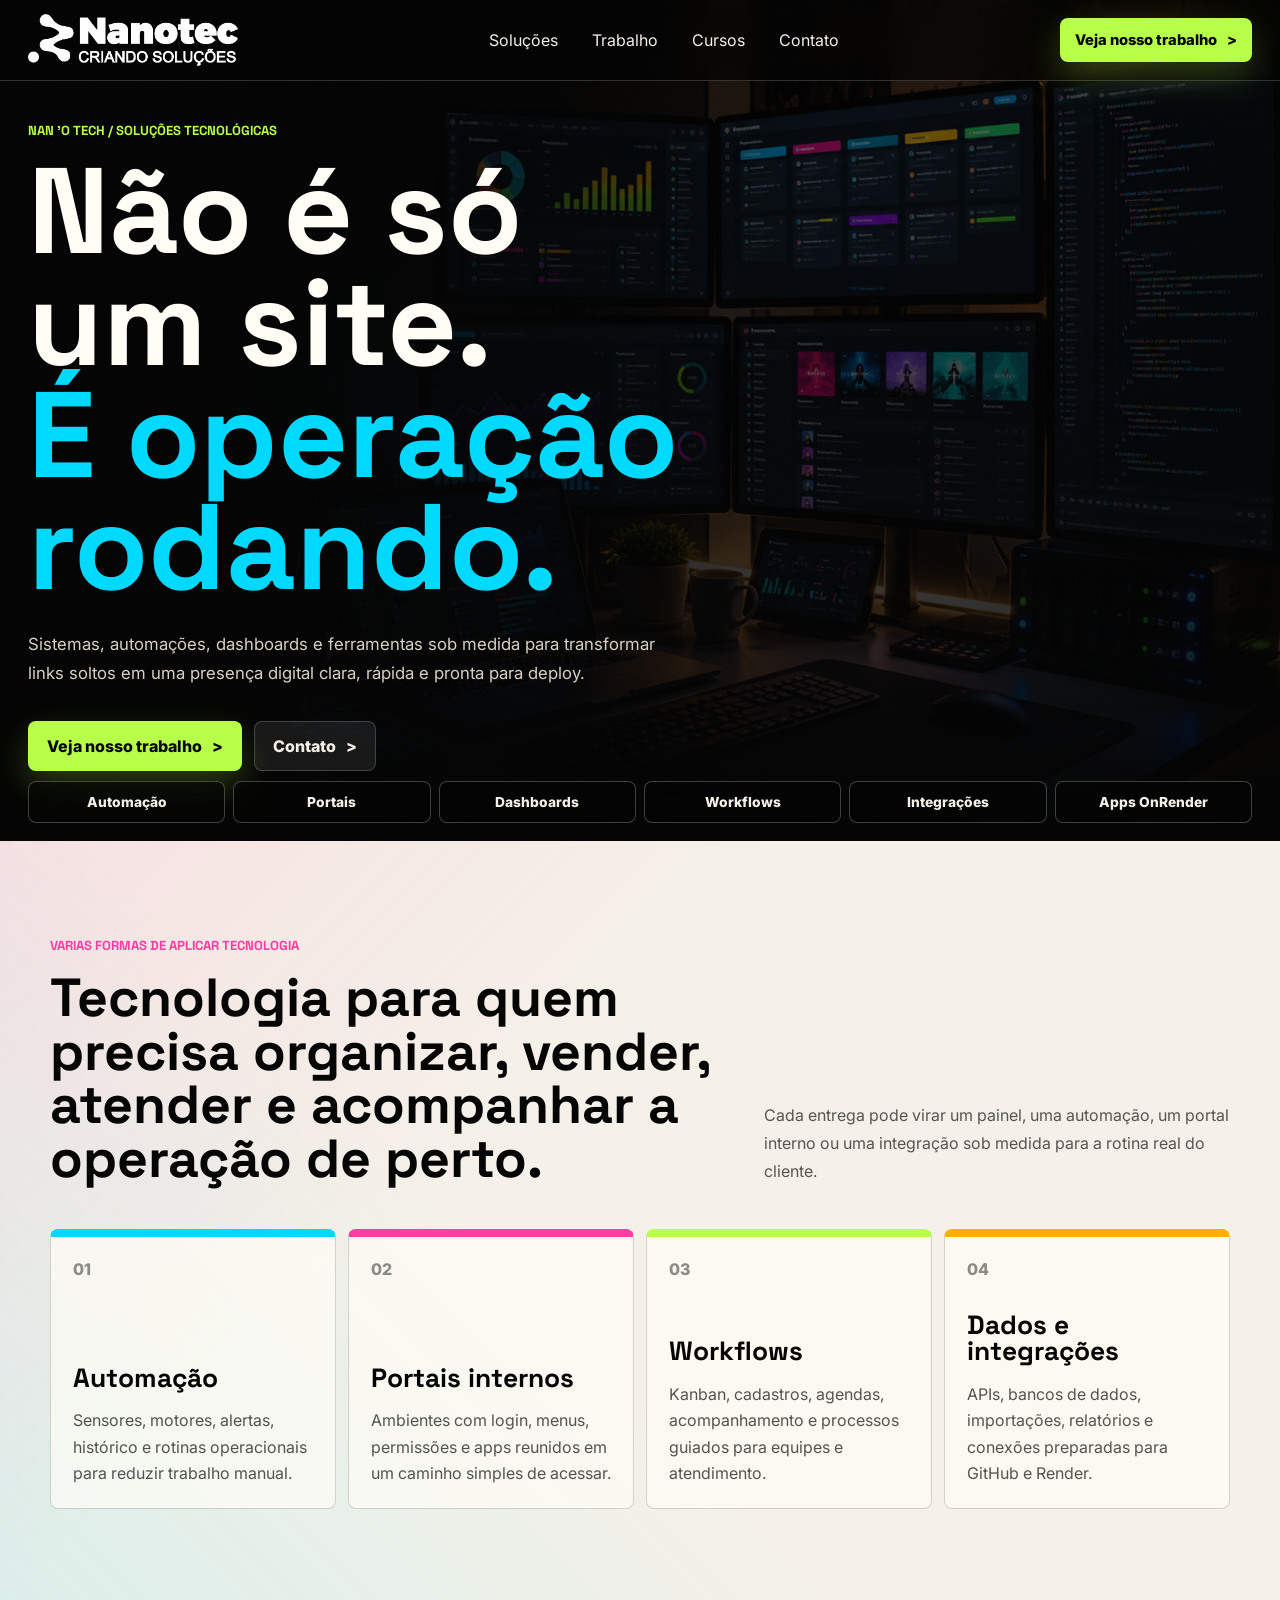
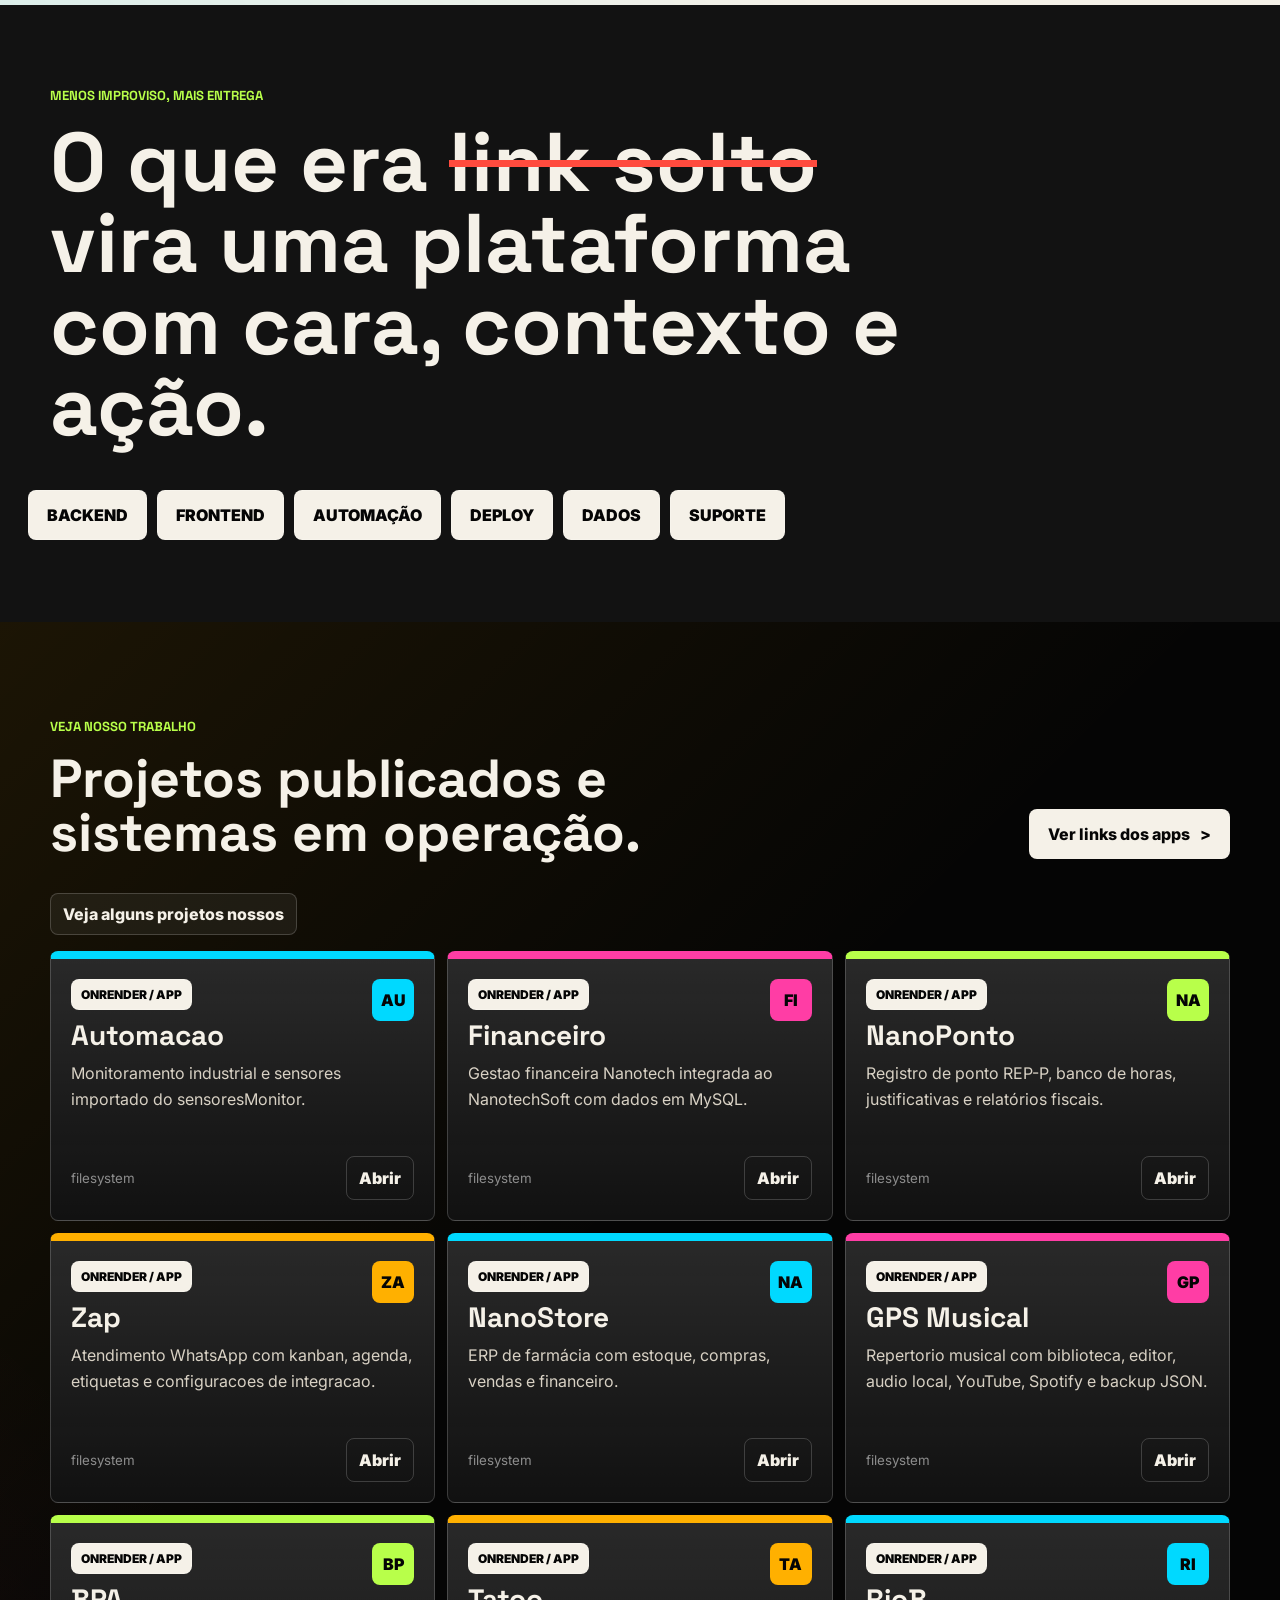
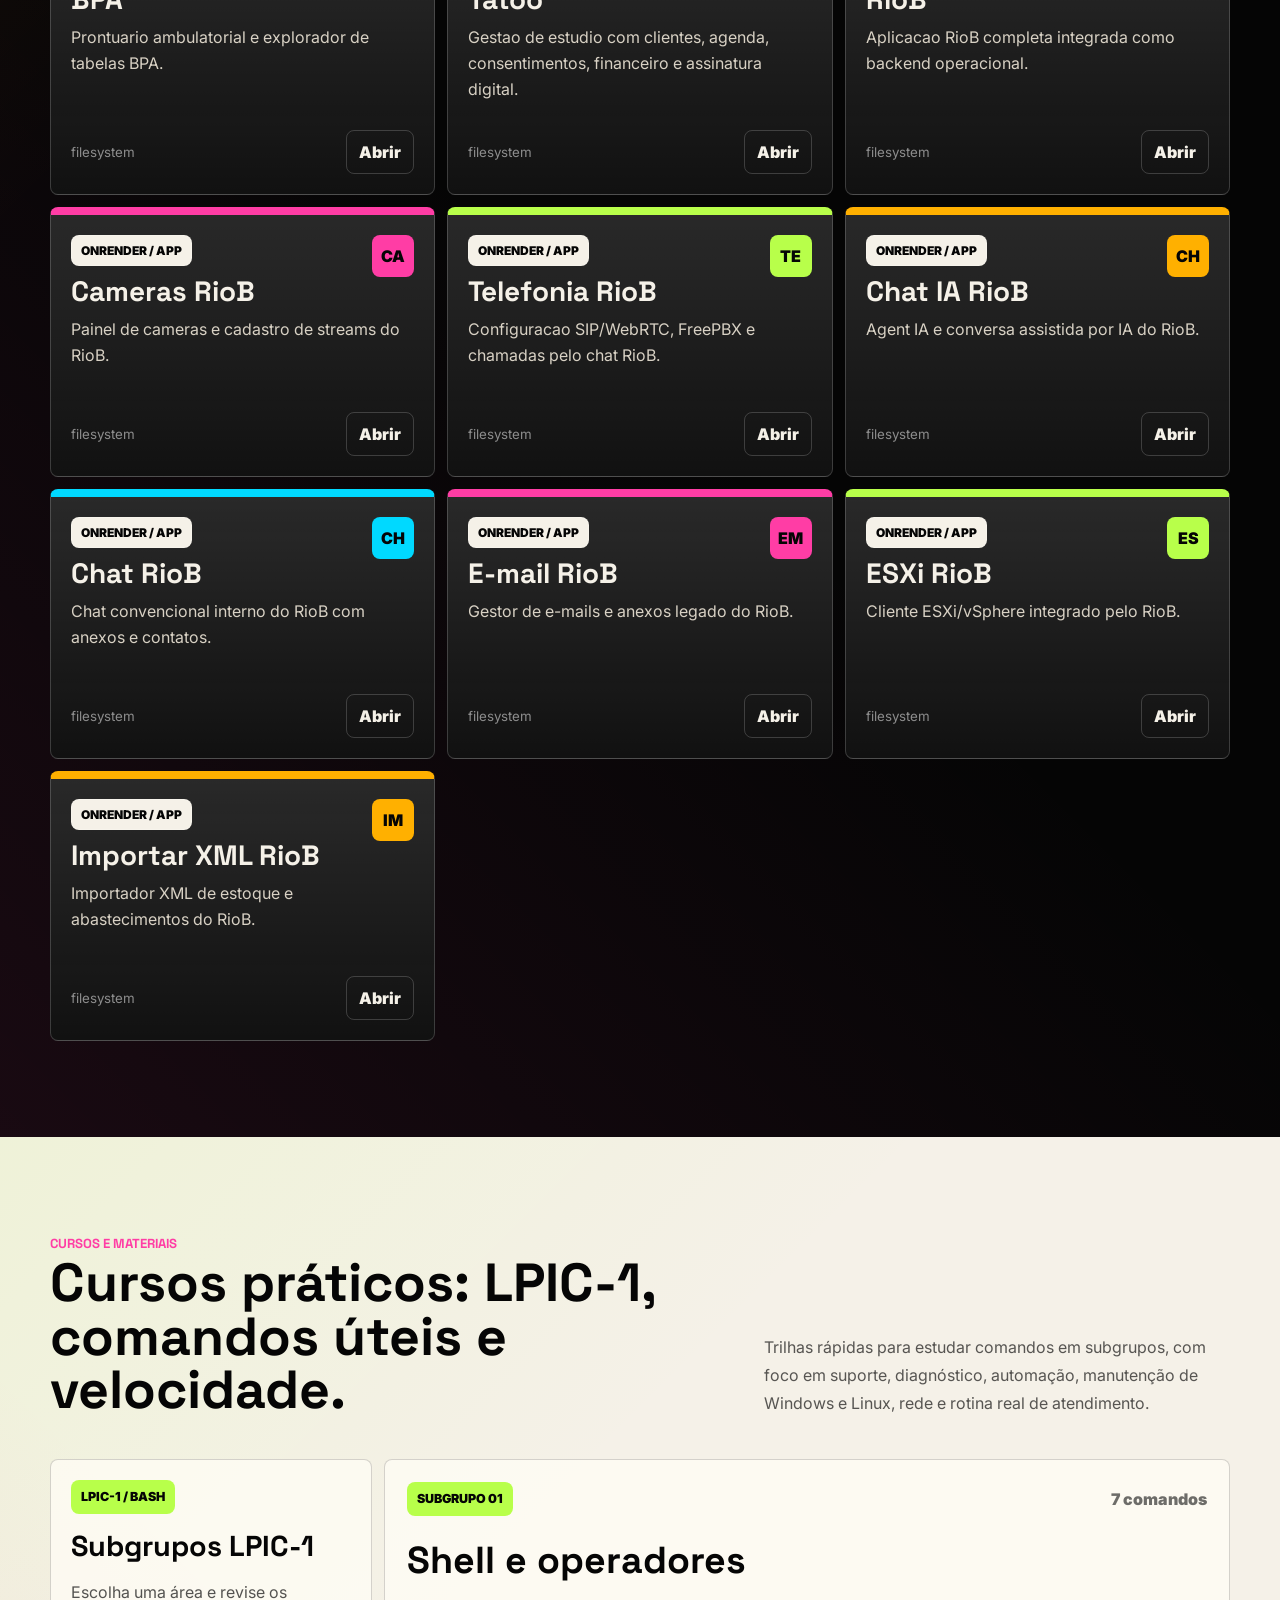
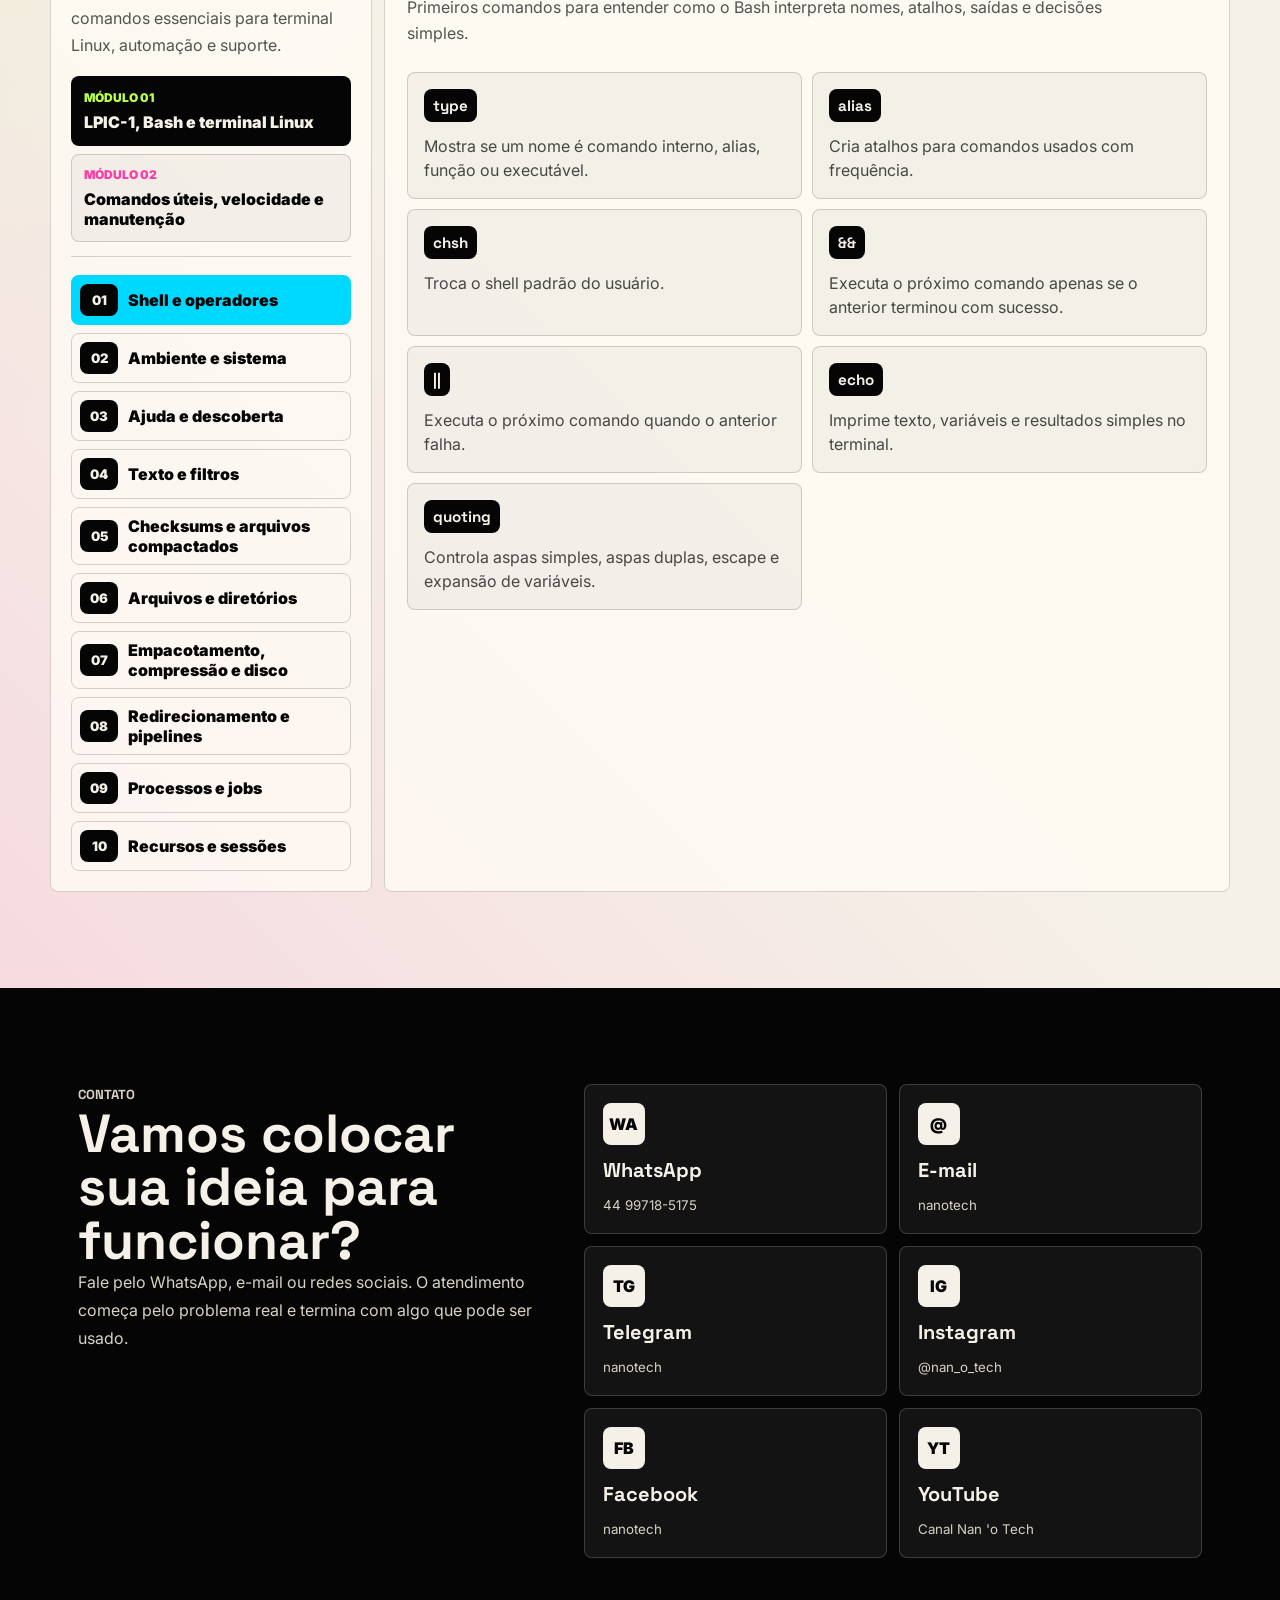
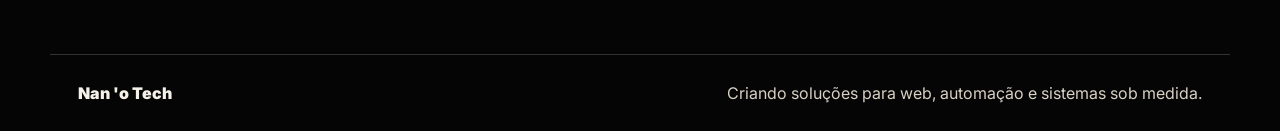
==== index.html @ 8a118ae2 "Ajusta resumo da vitrine de projetos" ====
<!doctype html>
<html lang="pt-BR">
<head>
  <meta charset="utf-8" />
  <meta name="viewport" content="width=device-width, initial-scale=1" />
  <title>Nan 'o Tech | Soluções Tecnológicas</title>
  <meta
    name="description"
    content="Nan 'o Tech cria sistemas, automações, portais, dashboards, integrações, cursos e materiais para colocar tecnologia para rodar."
  />
  <meta property="og:title" content="Nan 'o Tech | Soluções Tecnológicas" />
  <meta
    property="og:description"
    content="Soluções digitais, automações e apps publicados no Render para organizar rotina, atendimento, dados e operação."
  />
  <meta property="og:type" content="website" />
  <meta property="og:image" content="assets/hero-nanotech.png" />
  <link rel="preload" href="assets/hero-nanotech.png" as="image" />
  <link rel="preconnect" href="https://fonts.googleapis.com" />
  <link rel="preconnect" href="https://fonts.gstatic.com" crossorigin />
  <link
    href="https://fonts.googleapis.com/css2?family=Space+Grotesk:wght@500;600;700&family=Inter:wght@400;500;700;800&display=swap"
    rel="stylesheet"
  />
  <link rel="stylesheet" href="style.css" />
</head>
<body>
  <header class="site-header" id="top">
    <a class="brand-link" href="#top" aria-label="Nan 'o Tech">
      <img src="logo.png" alt="Nanotech Criando Soluções" />
    </a>

    <nav class="desktop-nav" aria-label="Menu principal">
      <a href="#solucoes">Soluções</a>
      <a href="#trabalho">Trabalho</a>
      <a href="#cursos">Cursos</a>
      <a href="#contato">Contato</a>
    </nav>

    <div class="header-actions">
      <a class="button button-small button-primary" href="#trabalho">
        Veja nosso trabalho
      </a>
      <button class="menu-toggle" type="button" aria-expanded="false" aria-controls="siteMenu">
        <span class="screen-reader">Abrir menu</span>
        <span></span>
        <span></span>
        <span></span>
      </button>
    </div>
  </header>

  <nav class="menu-panel" id="siteMenu" hidden aria-label="Menu mobile">
    <a href="#solucoes">Soluções</a>
    <a href="#trabalho">Veja nosso trabalho</a>
    <a href="#cursos">Cursos e materiais</a>
    <a href="#contato">Contato</a>
    <a href="#trabalho">Apps publicados</a>
  </nav>

  <main>
    <section class="hero" aria-label="Apresentação da Nan 'o Tech">
      <div class="hero-content reveal">
        <p class="eyebrow">Nan 'o Tech / Soluções Tecnológicas</p>
        <h1>
          Não é só um site.
          <span>É operação rodando.</span>
        </h1>
        <p class="hero-text">
          Sistemas, automações, dashboards e ferramentas sob medida para transformar links soltos em uma presença
          digital clara, rápida e pronta para deploy.
        </p>
        <div class="hero-actions">
          <a class="button button-primary" href="#trabalho">
            Veja nosso trabalho
          </a>
          <a class="button button-secondary" href="#contato">Contato</a>
        </div>
      </div>

      <div class="hero-strip" aria-label="Resumo dos serviços">
        <span>Automação</span>
        <span>Portais</span>
        <span>Dashboards</span>
        <span>Workflows</span>
        <span>Integrações</span>
        <span>Apps OnRender</span>
      </div>
    </section>

    <section class="section section-paper" id="solucoes">
      <div class="section-heading reveal">
        <div>
          <p class="eyebrow dark">Varias formas de aplicar tecnologia</p>
          <h2>Tecnologia para quem precisa organizar, vender, atender e acompanhar a operação de perto.</h2>
        </div>
        <p>
          Cada entrega pode virar um painel, uma automação, um portal interno ou uma integração sob medida para a rotina
          real do cliente.
        </p>
      </div>

      <div class="solution-grid">
        <article class="solution-card reveal" data-tone="cyan">
          <span>01</span>
          <h3>Automação</h3>
          <p>Sensores, motores, alertas, histórico e rotinas operacionais para reduzir trabalho manual.</p>
        </article>
        <article class="solution-card reveal" data-tone="magenta">
          <span>02</span>
          <h3>Portais internos</h3>
          <p>Ambientes com login, menus, permissões e apps reunidos em um caminho simples de acessar.</p>
        </article>
        <article class="solution-card reveal" data-tone="lime">
          <span>03</span>
          <h3>Workflows</h3>
          <p>Kanban, cadastros, agendas, acompanhamento e processos guiados para equipes e atendimento.</p>
        </article>
        <article class="solution-card reveal" data-tone="amber">
          <span>04</span>
          <h3>Dados e integrações</h3>
          <p>APIs, bancos de dados, importações, relatórios e conexões preparadas para GitHub e Render.</p>
        </article>
      </div>
    </section>

    <section class="statement-section">
      <div class="statement-content reveal">
        <p class="eyebrow">Menos improviso, mais entrega</p>
        <h2>
          O que era <span class="strike">link solto</span> vira uma plataforma com cara, contexto e ação.
        </h2>
      </div>
      <div class="statement-rail" aria-hidden="true">
        <span>backend</span>
        <span>frontend</span>
        <span>automação</span>
        <span>deploy</span>
        <span>dados</span>
        <span>suporte</span>
      </div>
    </section>

    <section class="section section-dark" id="trabalho">
      <div class="work-heading reveal">
        <div>
          <p class="eyebrow">Veja nosso trabalho</p>
          <h2>Projetos publicados e sistemas em operação.</h2>
        </div>
        <a class="button button-light" href="#projectsGrid">
          Ver links dos apps
        </a>
      </div>

      <div class="work-summary reveal">
        <span id="workCount">Veja alguns projetos nossos</span>
      </div>

      <div class="project-grid" id="projectsGrid" aria-live="polite"></div>
    </section>

    <section class="section section-paper course-section" id="cursos">
      <div class="course-intro reveal">
        <div>
          <p class="eyebrow dark">Cursos e materiais</p>
          <h2>Cursos práticos: LPIC-1, comandos úteis e velocidade.</h2>
        </div>
        <p>
          Trilhas rápidas para estudar comandos em subgrupos, com foco em suporte, diagnóstico, automação, manutenção
          de Windows e Linux, rede e rotina real de atendimento.
        </p>
      </div>

      <div class="course-shell reveal">
        <aside class="course-map">
          <span class="course-badge" id="courseModuleBadge">LPIC-1 / Bash</span>
          <h3 id="courseMapTitle">Subgrupos de estudo</h3>
          <p id="courseMapText">Escolha uma área e revise os comandos essenciais junto com o objetivo de cada grupo.</p>
          <div class="course-module-tabs" id="courseModuleTabs" role="tablist" aria-label="Módulos de cursos"></div>
          <div class="course-tabs" id="courseTabs" role="tablist" aria-label="Subgrupos do curso LPIC-1"></div>
        </aside>

        <article class="course-panel" id="coursePanel" aria-live="polite">
          <span class="course-badge">Carregando</span>
          <h3>Preparando conteúdo do curso</h3>
          <p>Os subgrupos aparecem aqui automaticamente.</p>
        </article>
      </div>
    </section>

    <section class="contact-section" id="contato">
      <div class="contact-copy reveal">
        <p class="eyebrow">Contato</p>
        <h2>Vamos colocar sua ideia para funcionar?</h2>
        <p>
          Fale pelo WhatsApp, e-mail ou redes sociais. O atendimento começa pelo problema real e termina com algo que
          pode ser usado.
        </p>
      </div>

      <div class="contact-grid reveal">
        <a class="contact-card" href="https://api.whatsapp.com/send?phone=5544997185175&text=Contato%20Pelo%20Google%20Sites" target="_blank" rel="noreferrer">
          <span>WA</span>
          <strong>WhatsApp</strong>
          <small>44 99718-5175</small>
        </a>
        <a class="contact-card" href="mailto:solucoestecnologicasrenan@gmail.com">
          <span>@</span>
          <strong>E-mail</strong>
          <small>nanotech</small>
        </a>
        <a class="contact-card" href="https://t.me/Renan_Santos" target="_blank" rel="noreferrer">
          <span>TG</span>
          <strong>Telegram</strong>
          <small>nanotech</small>
        </a>
        <a class="contact-card" href="https://www.instagram.com/nan_o_tech/" target="_blank" rel="noreferrer">
          <span>IG</span>
          <strong>Instagram</strong>
          <small>@nan_o_tech</small>
        </a>
        <a class="contact-card" href="https://www.facebook.com/renansolucoes/" target="_blank" rel="noreferrer">
          <span>FB</span>
          <strong>Facebook</strong>
          <small>nanotech</small>
        </a>
        <a class="contact-card" href="https://www.youtube.com/channel/UCf3v3RG-D69wr-7ULrUVE5w" target="_blank" rel="noreferrer">
          <span>YT</span>
          <strong>YouTube</strong>
          <small>Canal Nan 'o Tech</small>
        </a>
      </div>
    </section>
  </main>

  <footer class="site-footer">
    <span>Nan 'o Tech</span>
    <span>Criando soluções para web, automação e sistemas sob medida.</span>
  </footer>

  <script src="script.js"></script>
</body>
</html>
---- style.css ----
:root {
  --ink: #050505;
  --ink-soft: #121212;
  --paper: #f5f1e8;
  --paper-muted: #d8d1c4;
  --muted: #8d8d8d;
  --white: #fffdf6;
  --cyan: #00d9ff;
  --magenta: #ff3da5;
  --lime: #b8ff4a;
  --amber: #ffb000;
  --red: #ff4b3e;
  --line-dark: rgba(255, 255, 255, 0.18);
  --line-light: rgba(5, 5, 5, 0.16);
  --radius: 8px;
  --header-height: 78px;
}

* {
  box-sizing: border-box;
}

html {
  scroll-behavior: smooth;
}

body {
  margin: 0;
  min-height: 100vh;
  color: var(--paper);
  background: var(--ink);
  font-family: "Inter", "Segoe UI", Arial, sans-serif;
}

body::before {
  content: "";
  position: fixed;
  inset: 0;
  pointer-events: none;
  z-index: -1;
  background-image:
    linear-gradient(rgba(255, 255, 255, 0.04) 1px, transparent 1px),
    linear-gradient(90deg, rgba(255, 255, 255, 0.04) 1px, transparent 1px);
  background-size: 54px 54px;
}

img {
  max-width: 100%;
  display: block;
}

a {
  color: inherit;
}

button,
a {
  -webkit-tap-highlight-color: transparent;
}

button {
  font: inherit;
  cursor: pointer;
}

.screen-reader {
  position: absolute;
  width: 1px;
  height: 1px;
  padding: 0;
  overflow: hidden;
  clip: rect(0, 0, 0, 0);
  white-space: nowrap;
  border: 0;
}

.site-header {
  position: fixed;
  top: 0;
  left: 0;
  right: 0;
  z-index: 40;
  min-height: var(--header-height);
  display: grid;
  grid-template-columns: minmax(140px, 240px) 1fr auto;
  align-items: center;
  gap: 22px;
  padding: 14px 28px;
  border-bottom: 1px solid var(--line-dark);
  background: rgba(5, 5, 5, 0.72);
  backdrop-filter: blur(18px);
}

.brand-link {
  display: inline-flex;
  align-items: center;
  text-decoration: none;
}

.brand-link img {
  width: 210px;
  height: auto;
}

.desktop-nav {
  display: flex;
  justify-content: center;
  gap: 4px;
}

.desktop-nav a,
.menu-panel a {
  min-height: 44px;
  display: inline-flex;
  align-items: center;
  padding: 0 14px;
  text-decoration: none;
  color: var(--paper);
  border: 1px solid transparent;
  border-radius: var(--radius);
  transition: color 0.2s ease, border-color 0.2s ease, background 0.2s ease;
}

.desktop-nav a:hover,
.desktop-nav a:focus-visible,
.menu-panel a:hover,
.menu-panel a:focus-visible {
  color: var(--lime);
  border-color: rgba(184, 255, 74, 0.3);
  background: rgba(184, 255, 74, 0.08);
  outline: none;
}

.header-actions {
  display: flex;
  align-items: center;
  justify-content: flex-end;
  gap: 12px;
}

.menu-toggle {
  width: 48px;
  height: 48px;
  display: none;
  place-items: center;
  gap: 5px;
  padding: 10px;
  border: 1px solid var(--line-dark);
  border-radius: var(--radius);
  color: var(--paper);
  background: rgba(255, 255, 255, 0.06);
}

.menu-toggle span:not(.screen-reader) {
  width: 22px;
  height: 2px;
  display: block;
  background: currentColor;
}

.menu-panel {
  position: fixed;
  top: var(--header-height);
  left: 16px;
  right: 16px;
  z-index: 38;
  display: grid;
  gap: 8px;
  padding: 12px;
  border: 1px solid var(--line-dark);
  border-radius: var(--radius);
  background: rgba(5, 5, 5, 0.94);
  box-shadow: 0 26px 70px rgba(0, 0, 0, 0.45);
}

.menu-panel[hidden] {
  display: none;
}

.button {
  min-height: 50px;
  display: inline-flex;
  align-items: center;
  justify-content: center;
  gap: 10px;
  padding: 0 18px;
  border: 1px solid transparent;
  border-radius: var(--radius);
  text-decoration: none;
  font-weight: 800;
  line-height: 1;
  transition: transform 0.2s ease, box-shadow 0.2s ease, border-color 0.2s ease, background 0.2s ease;
}

.button::after {
  content: ">";
  font-weight: 800;
}

.button:hover,
.button:focus-visible {
  transform: translateY(-2px);
  outline: none;
}

.button-small {
  min-height: 44px;
  padding: 0 14px;
  font-size: 0.92rem;
}

.button-primary {
  color: var(--ink);
  background: var(--lime);
  box-shadow: 0 14px 34px rgba(184, 255, 74, 0.22);
}

.button-primary:hover,
.button-primary:focus-visible {
  background: var(--cyan);
  box-shadow: 0 16px 38px rgba(0, 217, 255, 0.2);
}

.button-secondary {
  color: var(--paper);
  border-color: var(--line-dark);
  background: rgba(255, 255, 255, 0.08);
}

.button-light {
  color: var(--ink);
  background: var(--paper);
}

.hero {
  position: relative;
  min-height: 88svh;
  display: grid;
  align-items: center;
  padding: 122px 28px 70px;
  overflow: hidden;
  background:
    linear-gradient(90deg, rgba(5, 5, 5, 0.96) 0%, rgba(5, 5, 5, 0.8) 34%, rgba(5, 5, 5, 0.3) 64%, rgba(5, 5, 5, 0.52) 100%),
    linear-gradient(180deg, rgba(5, 5, 5, 0.28), rgba(5, 5, 5, 0.88)),
    url("assets/hero-nanotech.png") center right / cover no-repeat;
}

.hero::after {
  content: "";
  position: absolute;
  inset: auto 0 0;
  height: 120px;
  pointer-events: none;
  background: linear-gradient(180deg, transparent, var(--ink));
}

.hero-content {
  position: relative;
  z-index: 2;
  width: min(780px, 100%);
}

.eyebrow {
  margin: 0 0 16px;
  color: var(--lime);
  font-family: "Space Grotesk", "Inter", sans-serif;
  font-size: 0.82rem;
  font-weight: 700;
  line-height: 1.4;
  letter-spacing: 0;
  text-transform: uppercase;
}

.eyebrow.dark {
  color: var(--magenta);
}

.hero h1,
.section-heading h2,
.statement-content h2,
.work-heading h2,
.course-intro h2,
.contact-copy h2 {
  margin: 0;
  font-family: "Space Grotesk", "Inter", sans-serif;
  letter-spacing: 0;
}

.hero h1 {
  max-width: 9ch;
  color: var(--white);
  font-size: 3.35rem;
  line-height: 0.92;
  font-weight: 700;
  text-wrap: balance;
}

.hero h1 span {
  display: block;
  color: var(--cyan);
}

.hero-text {
  max-width: 58ch;
  margin: 26px 0 0;
  color: var(--paper-muted);
  font-size: 1.05rem;
  line-height: 1.75;
}

.hero-actions {
  display: flex;
  flex-wrap: wrap;
  gap: 12px;
  margin-top: 32px;
}

.hero-strip {
  position: absolute;
  left: 28px;
  right: 28px;
  bottom: 18px;
  z-index: 3;
  display: grid;
  grid-template-columns: repeat(6, minmax(0, 1fr));
  gap: 8px;
}

.hero-strip span {
  min-height: 42px;
  display: inline-flex;
  align-items: center;
  justify-content: center;
  padding: 0 10px;
  border: 1px solid rgba(255, 255, 255, 0.24);
  border-radius: var(--radius);
  color: var(--paper);
  background: rgba(5, 5, 5, 0.56);
  backdrop-filter: blur(12px);
  font-size: 0.86rem;
  font-weight: 800;
  text-align: center;
}

.section {
  padding: 96px 28px;
}

.section-paper {
  color: var(--ink);
  background:
    linear-gradient(135deg, rgba(255, 61, 165, 0.09), transparent 38%),
    linear-gradient(45deg, rgba(0, 217, 255, 0.1), transparent 42%),
    var(--paper);
}

.section-dark {
  color: var(--paper);
  background:
    linear-gradient(135deg, rgba(255, 176, 0, 0.09), transparent 36%),
    linear-gradient(45deg, rgba(255, 61, 165, 0.08), transparent 42%),
    var(--ink);
}

.section-heading,
.work-heading,
.course-intro,
.course-shell,
.contact-section,
.site-footer {
  width: min(1180px, 100%);
  margin: 0 auto;
}

.section-heading {
  display: grid;
  grid-template-columns: minmax(0, 0.95fr) minmax(280px, 0.65fr);
  gap: 32px;
  align-items: end;
}

.section-heading h2,
.work-heading h2,
.course-intro h2,
.contact-copy h2 {
  font-size: 2.65rem;
  line-height: 1;
}

.section-heading p:not(.eyebrow),
.course-intro p,
.contact-copy p {
  margin: 0;
  color: rgba(5, 5, 5, 0.66);
  line-height: 1.75;
}

.solution-grid {
  width: min(1180px, 100%);
  display: grid;
  grid-template-columns: repeat(4, minmax(0, 1fr));
  gap: 12px;
  margin: 44px auto 0;
}

.solution-card,
.project-card,
.course-map,
.course-panel,
.command-card,
.contact-card {
  border-radius: var(--radius);
}

.solution-card {
  min-height: 280px;
  display: flex;
  flex-direction: column;
  justify-content: space-between;
  padding: 22px;
  border: 1px solid var(--line-light);
  color: var(--ink);
  background: rgba(255, 253, 246, 0.66);
}

.solution-card[data-tone="cyan"] {
  border-top: 8px solid var(--cyan);
}

.solution-card[data-tone="magenta"] {
  border-top: 8px solid var(--magenta);
}

.solution-card[data-tone="lime"] {
  border-top: 8px solid var(--lime);
}

.solution-card[data-tone="amber"] {
  border-top: 8px solid var(--amber);
}

.solution-card span {
  color: rgba(5, 5, 5, 0.45);
  font-weight: 800;
}

.solution-card h3 {
  margin: auto 0 16px;
  font-family: "Space Grotesk", "Inter", sans-serif;
  font-size: 1.65rem;
  line-height: 1;
}

.solution-card p {
  margin: 0;
  color: rgba(5, 5, 5, 0.68);
  line-height: 1.65;
}

.statement-section {
  overflow: hidden;
  padding: 82px 0;
  color: var(--paper);
  background: var(--ink-soft);
}

.statement-content {
  width: min(1180px, calc(100% - 56px));
  margin: 0 auto;
}

.statement-content h2 {
  max-width: 900px;
  font-size: 3.8rem;
  line-height: 0.98;
}

.strike {
  text-decoration-line: line-through;
  text-decoration-color: var(--red);
  text-decoration-thickness: 0.08em;
}

.statement-rail {
  display: flex;
  gap: 10px;
  margin-top: 42px;
  padding: 0 28px;
  animation: rail 22s linear infinite;
}

.statement-rail span {
  min-width: max-content;
  padding: 14px 18px;
  border: 1px solid var(--line-dark);
  border-radius: var(--radius);
  color: var(--ink);
  background: var(--paper);
  font-weight: 900;
  text-transform: uppercase;
}

.work-heading {
  display: flex;
  align-items: end;
  justify-content: space-between;
  gap: 24px;
}

.work-heading h2 {
  max-width: 680px;
}

.work-summary {
  width: min(1180px, 100%);
  display: flex;
  flex-wrap: wrap;
  gap: 8px;
  margin: 34px auto 16px;
}

.work-summary span {
  padding: 10px 12px;
  border: 1px solid var(--line-dark);
  border-radius: var(--radius);
  color: var(--paper);
  background: rgba(255, 255, 255, 0.06);
  font-weight: 800;
}

.project-grid {
  width: min(1180px, 100%);
  display: grid;
  grid-template-columns: repeat(3, minmax(0, 1fr));
  gap: 12px;
  margin: 0 auto;
}

.project-card {
  min-height: 270px;
  display: grid;
  align-content: space-between;
  gap: 28px;
  padding: 20px;
  border: 1px solid var(--line-dark);
  color: var(--paper);
  background:
    linear-gradient(180deg, rgba(255, 255, 255, 0.1), transparent),
    #111;
}

.project-card[data-accent="cyan"] {
  border-top: 8px solid var(--cyan);
}

.project-card[data-accent="magenta"] {
  border-top: 8px solid var(--magenta);
}

.project-card[data-accent="lime"] {
  border-top: 8px solid var(--lime);
}

.project-card[data-accent="amber"] {
  border-top: 8px solid var(--amber);
}

.project-top {
  display: flex;
  justify-content: space-between;
  gap: 12px;
  align-items: start;
}

.project-tag {
  padding: 7px 9px;
  border: 1px solid var(--line-dark);
  border-radius: var(--radius);
  color: var(--ink);
  background: var(--paper);
  font-size: 0.75rem;
  font-weight: 900;
  text-transform: uppercase;
}

.project-icon {
  width: 42px;
  height: 42px;
  display: grid;
  place-items: center;
  border-radius: var(--radius);
  color: var(--ink);
  background: var(--cyan);
  font-weight: 900;
}

.project-card[data-accent="magenta"] .project-icon {
  background: var(--magenta);
}

.project-card[data-accent="lime"] .project-icon {
  background: var(--lime);
}

.project-card[data-accent="amber"] .project-icon {
  background: var(--amber);
}

.project-card h3 {
  margin: 0;
  font-family: "Space Grotesk", "Inter", sans-serif;
  font-size: 1.75rem;
  line-height: 1;
}

.project-card p {
  margin: 12px 0 0;
  color: var(--paper-muted);
  line-height: 1.6;
}

.project-footer {
  display: flex;
  align-items: center;
  justify-content: space-between;
  gap: 12px;
}

.project-footer small {
  color: var(--muted);
  word-break: break-word;
}

.project-footer a {
  min-width: max-content;
  padding: 11px 12px;
  border: 1px solid var(--line-dark);
  border-radius: var(--radius);
  color: var(--paper);
  text-decoration: none;
  font-weight: 900;
}

.project-footer a:hover,
.project-footer a:focus-visible {
  color: var(--ink);
  background: var(--lime);
  outline: none;
}

.course-section {
  background:
    linear-gradient(135deg, rgba(184, 255, 74, 0.1), transparent 34%),
    linear-gradient(45deg, rgba(255, 61, 165, 0.12), transparent 45%),
    var(--paper);
}

.course-intro {
  display: grid;
  grid-template-columns: minmax(0, 0.95fr) minmax(280px, 0.65fr);
  gap: 32px;
  align-items: end;
}

.course-shell {
  display: grid;
  grid-template-columns: minmax(260px, 0.38fr) minmax(0, 1fr);
  gap: 12px;
  margin-top: 42px;
}

.course-map,
.course-panel {
  border: 1px solid var(--line-light);
  background: rgba(255, 253, 246, 0.74);
}

.course-map {
  align-self: start;
  position: sticky;
  top: calc(var(--header-height) + 18px);
  display: grid;
  gap: 18px;
  padding: 20px;
}

.course-badge {
  width: max-content;
  max-width: 100%;
  display: inline-flex;
  align-items: center;
  min-height: 34px;
  padding: 0 10px;
  border-radius: var(--radius);
  color: var(--ink);
  background: var(--lime);
  font-size: 0.78rem;
  font-weight: 900;
  text-transform: uppercase;
}

.course-map h3,
.course-panel h3 {
  margin: 0;
  font-family: "Space Grotesk", "Inter", sans-serif;
  font-size: 1.8rem;
  line-height: 1;
}

.course-map p,
.course-panel p {
  margin: 0;
  color: rgba(5, 5, 5, 0.68);
  line-height: 1.65;
}

.course-module-tabs,
.course-tabs {
  display: grid;
  gap: 8px;
}

.course-module-tabs {
  padding-bottom: 14px;
  border-bottom: 1px solid var(--line-light);
}

.course-module-tab {
  min-height: 70px;
  display: grid;
  gap: 7px;
  align-content: center;
  padding: 12px;
  border: 1px solid var(--line-light);
  border-radius: var(--radius);
  color: var(--ink);
  background: rgba(5, 5, 5, 0.04);
  text-align: left;
  font-weight: 900;
  transition: transform 0.2s ease, background 0.2s ease, border-color 0.2s ease;
}

.course-module-tab span {
  color: var(--magenta);
  font-size: 0.75rem;
  text-transform: uppercase;
}

.course-module-tab:hover,
.course-module-tab:focus-visible {
  transform: translateY(-1px);
  border-color: rgba(255, 61, 165, 0.38);
  outline: none;
}

.course-module-tab.is-active {
  color: var(--paper);
  border-color: transparent;
  background: var(--ink);
}

.course-module-tab.is-active span {
  color: var(--lime);
}

.course-tab {
  min-height: 48px;
  display: grid;
  grid-template-columns: 38px 1fr;
  gap: 10px;
  align-items: center;
  padding: 8px;
  border: 1px solid var(--line-light);
  border-radius: var(--radius);
  color: var(--ink);
  background: transparent;
  text-align: left;
  font-weight: 900;
  transition: transform 0.2s ease, background 0.2s ease, border-color 0.2s ease;
}

.course-tab span {
  min-height: 32px;
  display: grid;
  place-items: center;
  border-radius: var(--radius);
  color: var(--paper);
  background: var(--ink);
  font-size: 0.82rem;
}

.course-tab:hover,
.course-tab:focus-visible {
  transform: translateY(-1px);
  border-color: rgba(255, 61, 165, 0.38);
  outline: none;
}

.course-tab.is-active {
  color: var(--ink);
  border-color: transparent;
  background: var(--cyan);
}

.course-panel {
  min-height: 650px;
  padding: 22px;
}

.course-panel-head {
  display: flex;
  flex-wrap: wrap;
  align-items: center;
  justify-content: space-between;
  gap: 12px;
  margin-bottom: 26px;
}

.course-panel-head > span:last-child {
  color: rgba(5, 5, 5, 0.58);
  font-weight: 900;
}

.course-panel h3 {
  font-size: 2.35rem;
}

.course-panel p {
  max-width: 72ch;
  margin-top: 14px;
}

.command-grid {
  display: grid;
  grid-template-columns: repeat(2, minmax(0, 1fr));
  gap: 10px;
  margin-top: 26px;
}

.command-card {
  min-height: 118px;
  display: grid;
  align-content: start;
  gap: 12px;
  padding: 16px;
  border: 1px solid var(--line-light);
  background: rgba(5, 5, 5, 0.04);
}

.command-card code {
  width: max-content;
  max-width: 100%;
  padding: 7px 9px;
  border-radius: var(--radius);
  color: var(--paper);
  background: var(--ink);
  font-family: "Space Grotesk", "Consolas", monospace;
  font-size: 0.95rem;
  font-weight: 800;
  overflow-wrap: anywhere;
}

.command-card span {
  color: rgba(5, 5, 5, 0.72);
  line-height: 1.5;
}

.contact-section {
  display: grid;
  grid-template-columns: minmax(0, 0.75fr) minmax(320px, 1fr);
  gap: 42px;
  align-items: start;
  padding: 96px 28px;
}

.contact-copy p {
  color: var(--paper-muted);
}

.contact-grid {
  display: grid;
  grid-template-columns: repeat(2, minmax(0, 1fr));
  gap: 12px;
}

.contact-card {
  min-height: 150px;
  display: grid;
  align-content: space-between;
  gap: 12px;
  padding: 18px;
  border: 1px solid var(--line-dark);
  color: var(--paper);
  text-decoration: none;
  background: rgba(255, 255, 255, 0.06);
  transition: transform 0.2s ease, background 0.2s ease, border-color 0.2s ease;
}

.contact-card:hover,
.contact-card:focus-visible {
  transform: translateY(-2px);
  border-color: rgba(0, 217, 255, 0.5);
  background: rgba(0, 217, 255, 0.08);
  outline: none;
}

.contact-card span {
  width: 42px;
  height: 42px;
  display: grid;
  place-items: center;
  border-radius: var(--radius);
  color: var(--ink);
  background: var(--paper);
  font-weight: 900;
}

.contact-card strong,
.contact-card small {
  display: block;
}

.contact-card strong {
  font-family: "Space Grotesk", "Inter", sans-serif;
  font-size: 1.25rem;
}

.contact-card small {
  color: var(--paper-muted);
  line-height: 1.45;
  overflow-wrap: anywhere;
}

.site-footer {
  display: flex;
  justify-content: space-between;
  gap: 20px;
  padding: 28px;
  border-top: 1px solid var(--line-dark);
  color: var(--paper-muted);
}

.site-footer span:first-child {
  color: var(--paper);
  font-weight: 900;
}

.reveal {
  opacity: 0;
  transform: translateY(18px);
  transition: opacity 0.6s ease, transform 0.6s ease;
}

.reveal.is-visible {
  opacity: 1;
  transform: translateY(0);
}

@keyframes rail {
  from {
    transform: translateX(0);
  }

  to {
    transform: translateX(-220px);
  }
}

@media (min-width: 760px) {
  .hero h1 {
    font-size: 5.6rem;
  }

  .section-heading h2,
  .work-heading h2,
  .course-intro h2,
  .contact-copy h2 {
    font-size: 3.35rem;
  }
}

@media (min-width: 1160px) {
  .hero h1 {
    font-size: 7.6rem;
  }

  .statement-content h2 {
    font-size: 5.2rem;
  }
}

@media (max-width: 980px) {
  .site-header {
    grid-template-columns: minmax(120px, 210px) 1fr auto;
    padding-inline: 18px;
  }

  .desktop-nav {
    display: none;
  }

  .menu-toggle {
    display: grid;
  }

  .header-actions .button {
    display: none;
  }

  .hero {
    min-height: 84svh;
    padding-inline: 20px;
    background-position: 62% center;
  }

  .hero-strip,
  .solution-grid,
  .project-grid {
    grid-template-columns: repeat(2, minmax(0, 1fr));
  }

  .section-heading,
  .course-intro,
  .course-shell,
  .contact-section {
    grid-template-columns: 1fr;
  }

  .course-map {
    position: static;
  }

  .course-module-tabs,
  .course-tabs {
    grid-template-columns: repeat(2, minmax(0, 1fr));
  }

  .work-heading {
    align-items: start;
    flex-direction: column;
  }
}

@media (max-width: 620px) {
  :root {
    --header-height: 72px;
  }

  .brand-link img {
    width: 166px;
  }

  .site-header {
    gap: 10px;
    padding: 12px;
  }

  .hero {
    min-height: 82svh;
    padding: 104px 16px 132px;
    background-position: 66% center;
  }

  .hero h1 {
    font-size: 3.1rem;
  }

  .hero-text {
    font-size: 1rem;
  }

  .hero-actions,
  .button {
    width: 100%;
  }

  .hero-strip {
    left: 16px;
    right: 16px;
    grid-template-columns: repeat(2, minmax(0, 1fr));
  }

  .hero-strip span {
    min-height: 36px;
    font-size: 0.78rem;
  }

  .section,
  .contact-section {
    padding: 68px 16px;
  }

  .section-heading h2,
  .statement-content h2,
  .work-heading h2,
  .course-intro h2,
  .contact-copy h2 {
    font-size: 2.25rem;
  }

  .solution-grid,
  .project-grid,
  .course-module-tabs,
  .course-tabs,
  .command-grid,
  .contact-grid {
    grid-template-columns: 1fr;
  }

  .course-shell {
    margin-top: 28px;
  }

  .course-map,
  .course-panel {
    padding: 16px;
  }

  .course-panel {
    min-height: 0;
  }

  .course-panel h3 {
    font-size: 1.85rem;
  }

  .statement-content {
    width: calc(100% - 32px);
  }

  .project-footer {
    align-items: stretch;
    flex-direction: column;
  }

  .project-footer a {
    text-align: center;
  }

  .site-footer {
    flex-direction: column;
    padding-inline: 16px;
  }
}

@media (prefers-reduced-motion: reduce) {
  html {
    scroll-behavior: auto;
  }

  *,
  *::before,
  *::after {
    animation-duration: 0.01ms !important;
    animation-iteration-count: 1 !important;
    transition-duration: 0.01ms !important;
  }
}
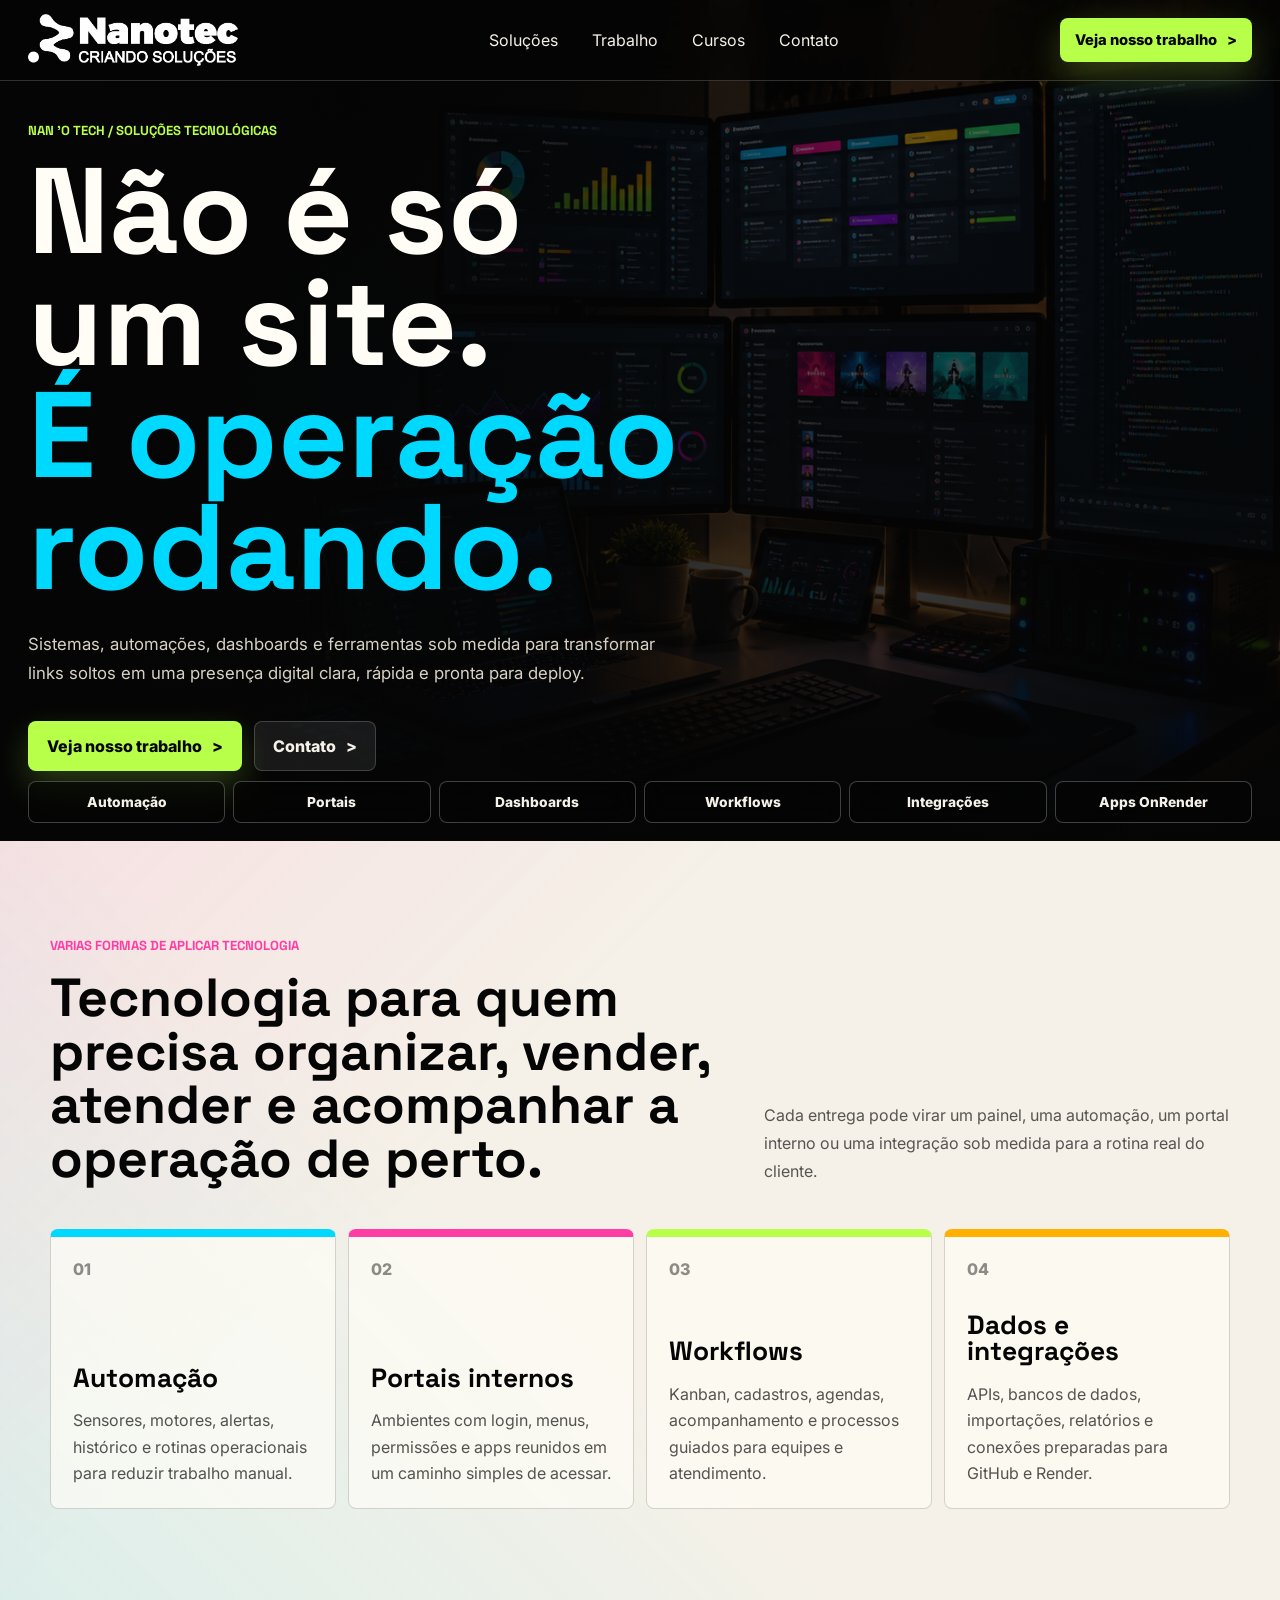
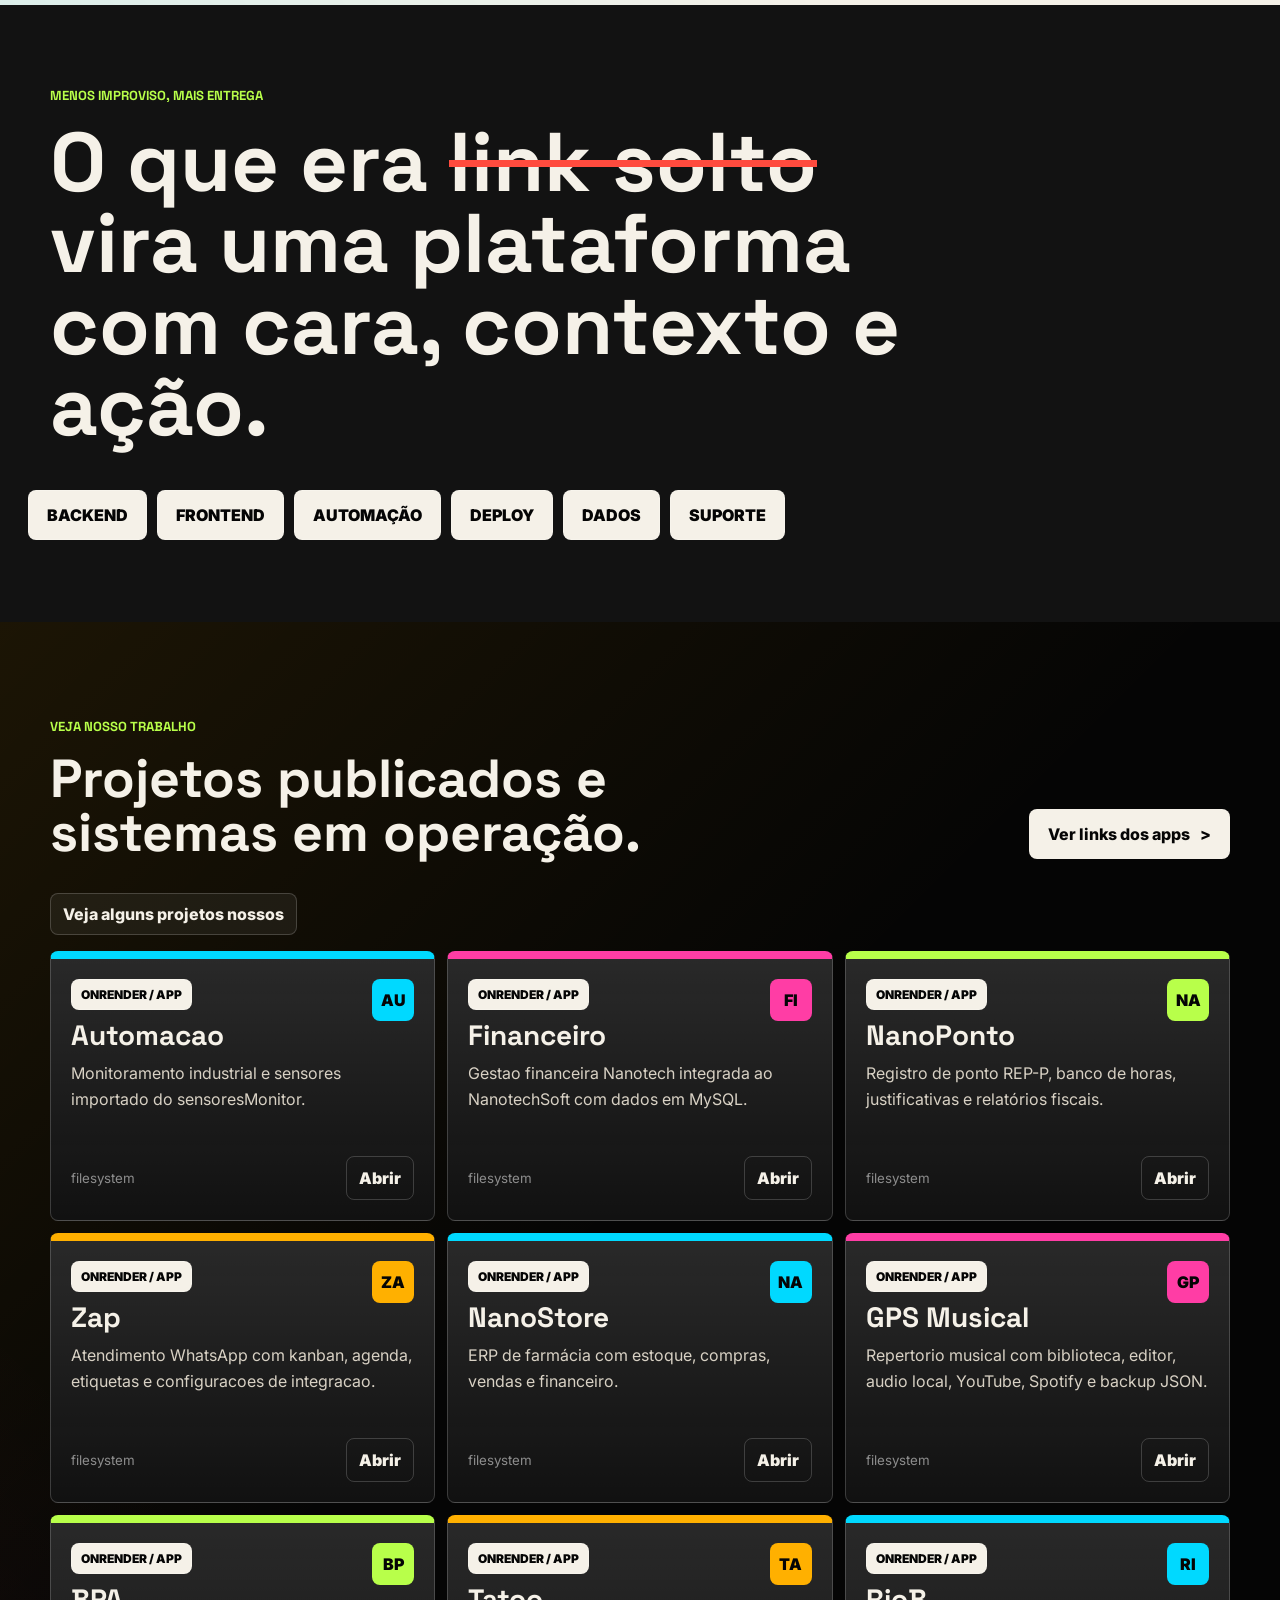
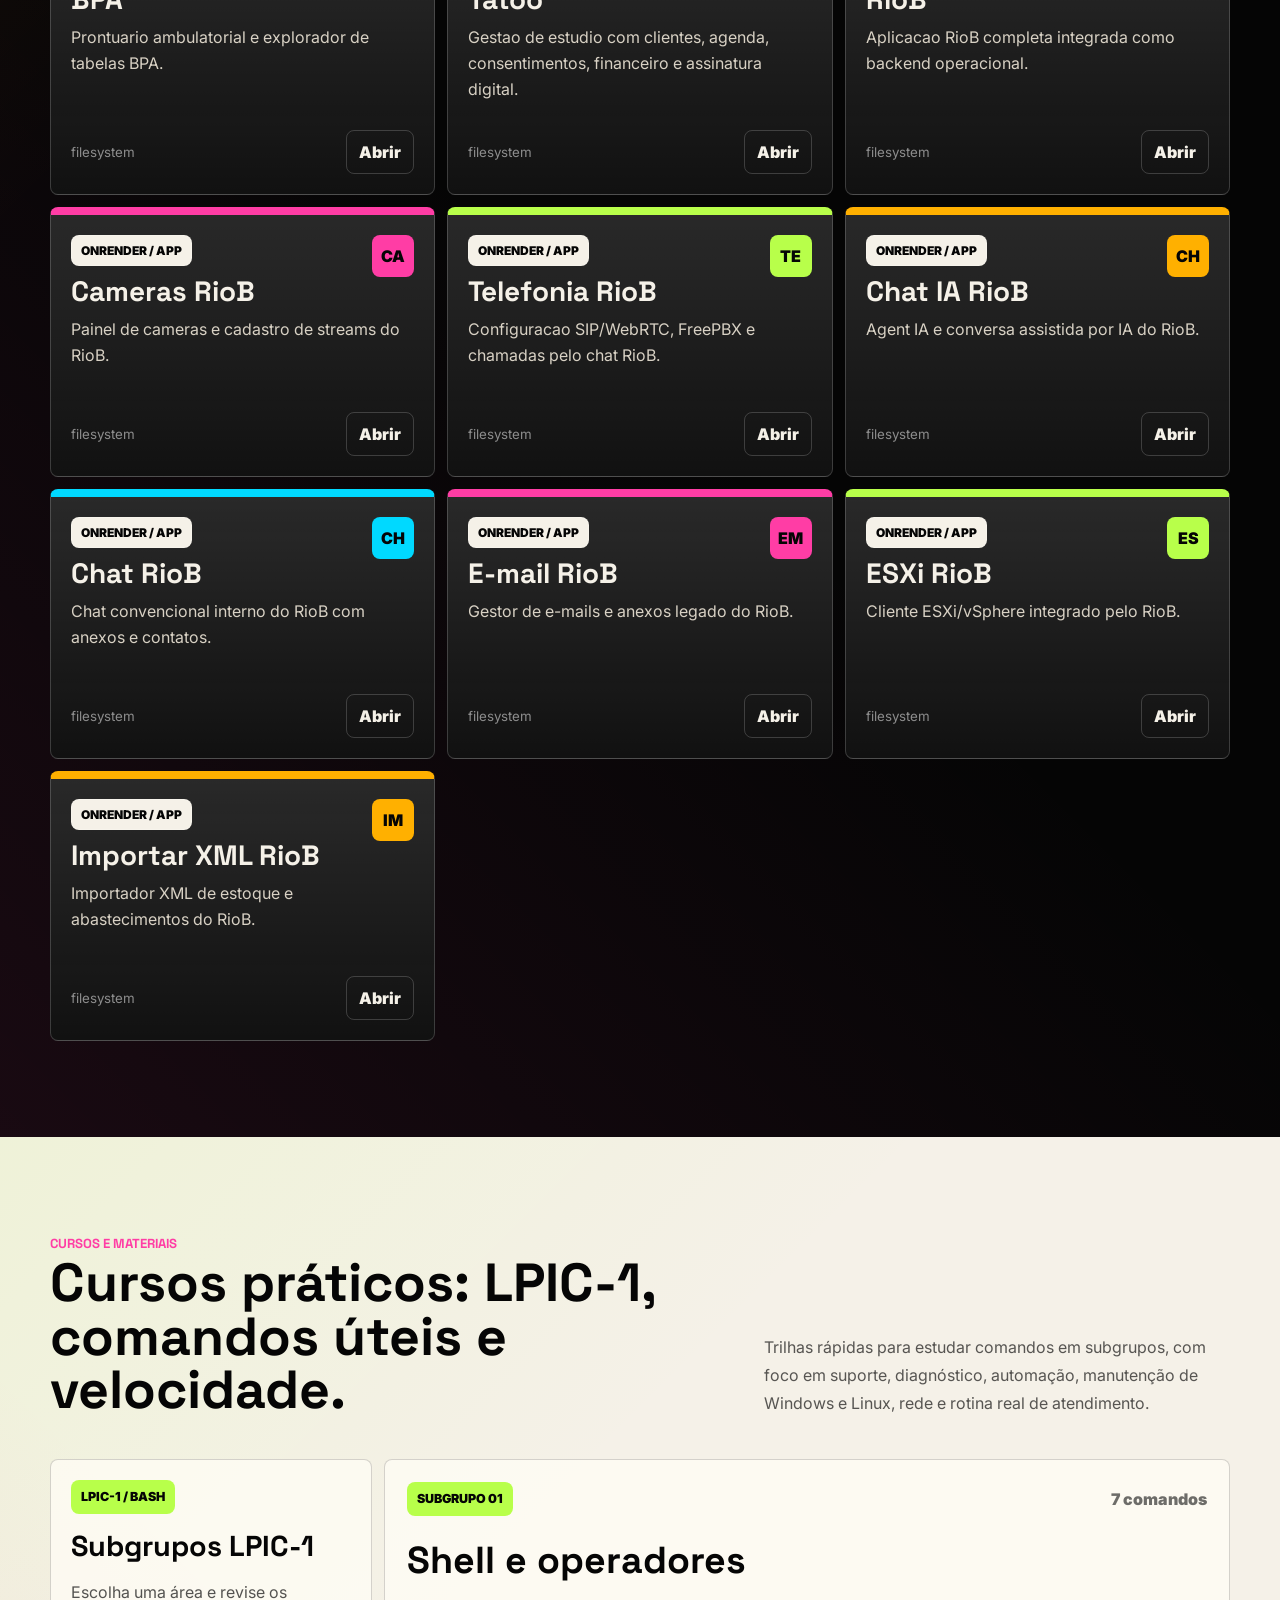
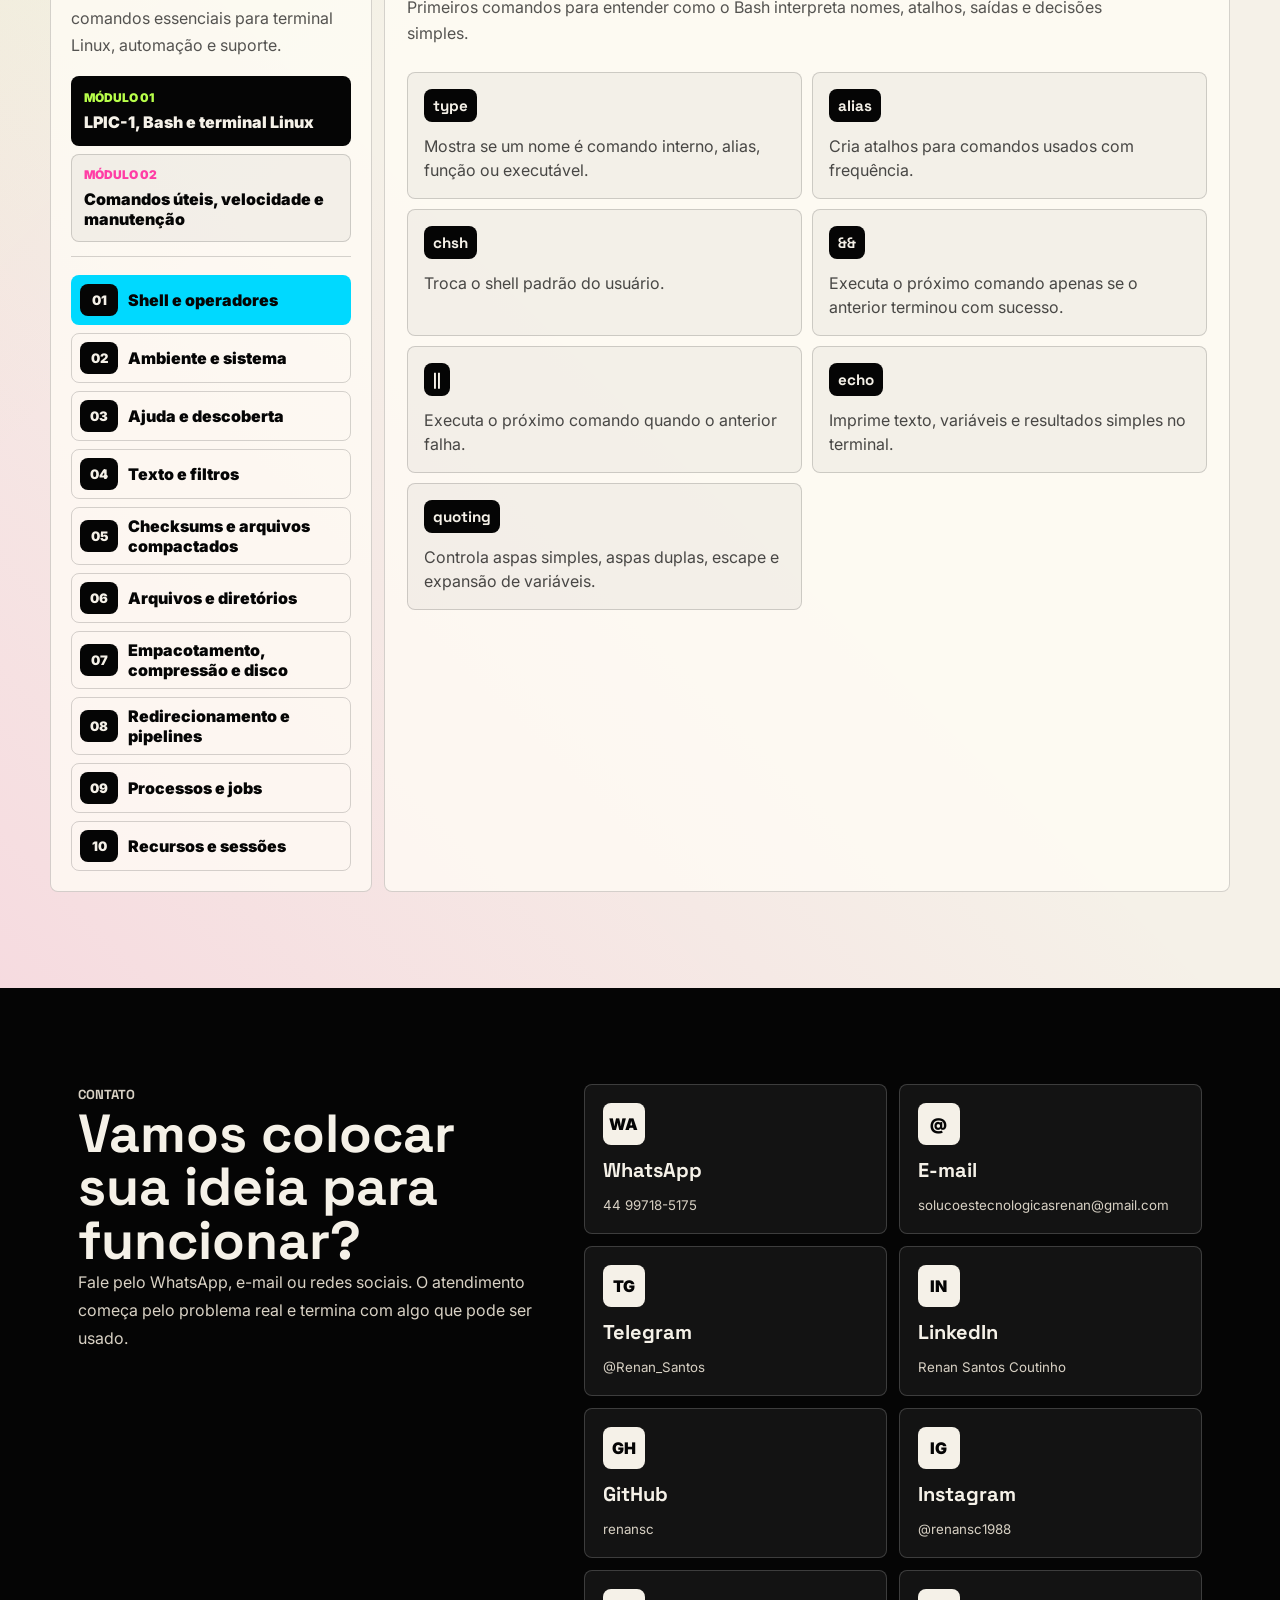
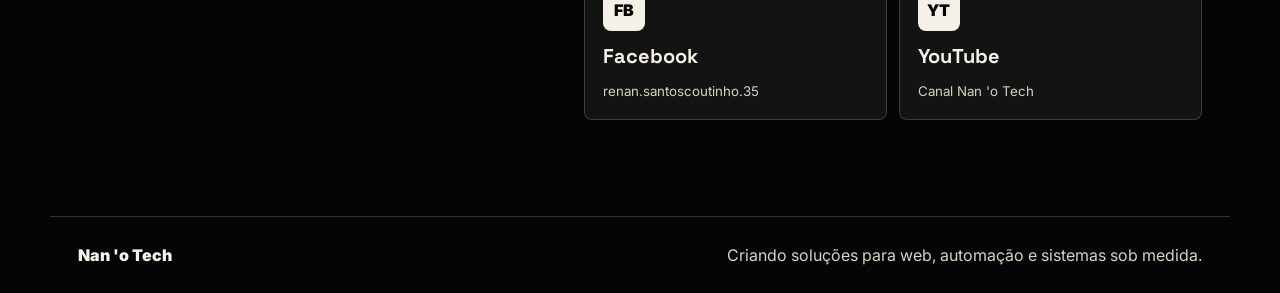
==== commit 157fae37: "Ajusta resumo da vitrine de projetos" ====
--- a/index.html
+++ b/index.html
@@ -207,22 +207,32 @@
         <a class="contact-card" href="mailto:solucoestecnologicasrenan@gmail.com">
           <span>@</span>
           <strong>E-mail</strong>
-          <small>nanotech</small>
+          <small>solucoestecnologicasrenan@gmail.com</small>
         </a>
         <a class="contact-card" href="https://t.me/Renan_Santos" target="_blank" rel="noreferrer">
           <span>TG</span>
           <strong>Telegram</strong>
-          <small>nanotech</small>
-        </a>
-        <a class="contact-card" href="https://www.instagram.com/nan_o_tech/" target="_blank" rel="noreferrer">
+          <small>@Renan_Santos</small>
+        </a>
+        <a class="contact-card" href="https://www.linkedin.com/in/renan-santos-coutinho-812865a3/" target="_blank" rel="noreferrer">
+          <span>IN</span>
+          <strong>LinkedIn</strong>
+          <small>Renan Santos Coutinho</small>
+        </a>
+        <a class="contact-card" href="https://github.com/renansc?tab=repositories" target="_blank" rel="noreferrer">
+          <span>GH</span>
+          <strong>GitHub</strong>
+          <small>renansc</small>
+        </a>
+        <a class="contact-card" href="https://www.instagram.com/renansc1988/" target="_blank" rel="noreferrer">
           <span>IG</span>
           <strong>Instagram</strong>
-          <small>@nan_o_tech</small>
-        </a>
-        <a class="contact-card" href="https://www.facebook.com/renansolucoes/" target="_blank" rel="noreferrer">
+          <small>@renansc1988</small>
+        </a>
+        <a class="contact-card" href="https://www.facebook.com/renan.santoscoutinho.35/" target="_blank" rel="noreferrer">
           <span>FB</span>
           <strong>Facebook</strong>
-          <small>nanotech</small>
+          <small>renan.santoscoutinho.35</small>
         </a>
         <a class="contact-card" href="https://www.youtube.com/channel/UCf3v3RG-D69wr-7ULrUVE5w" target="_blank" rel="noreferrer">
           <span>YT</span>
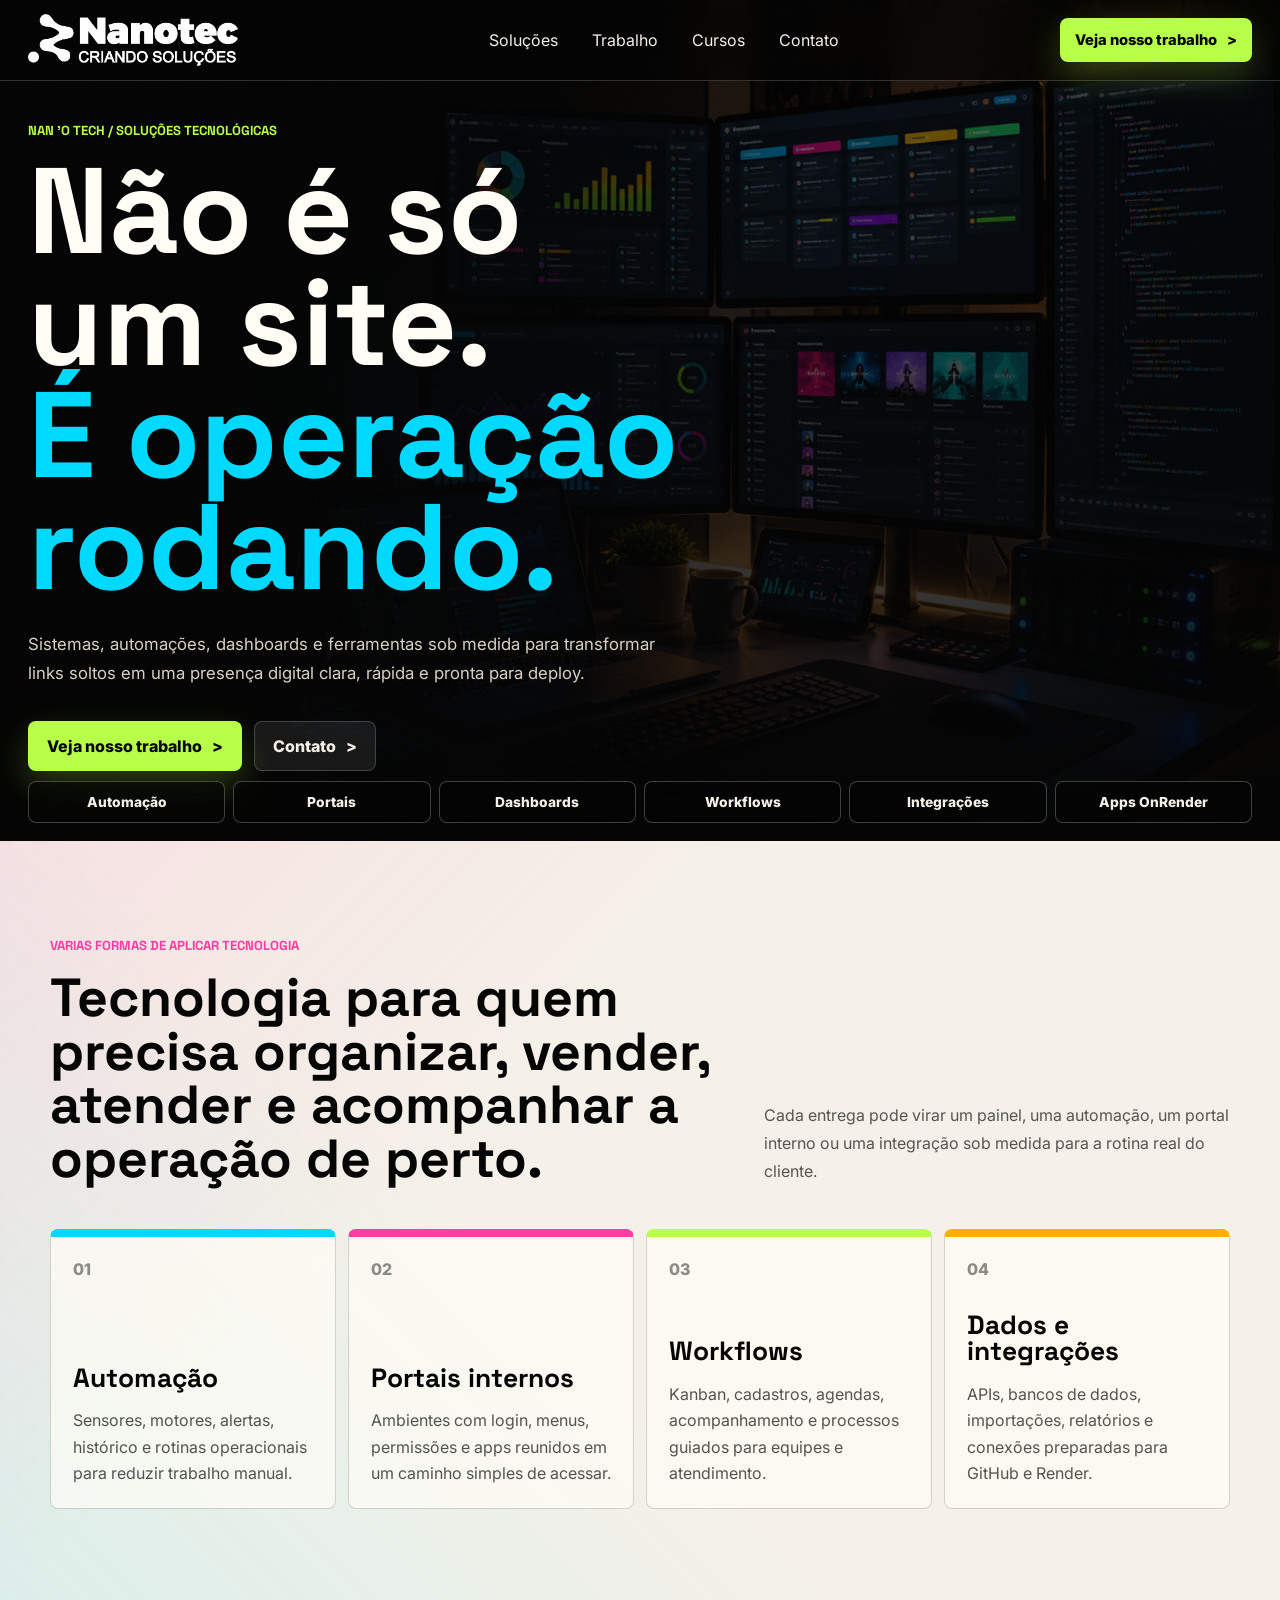
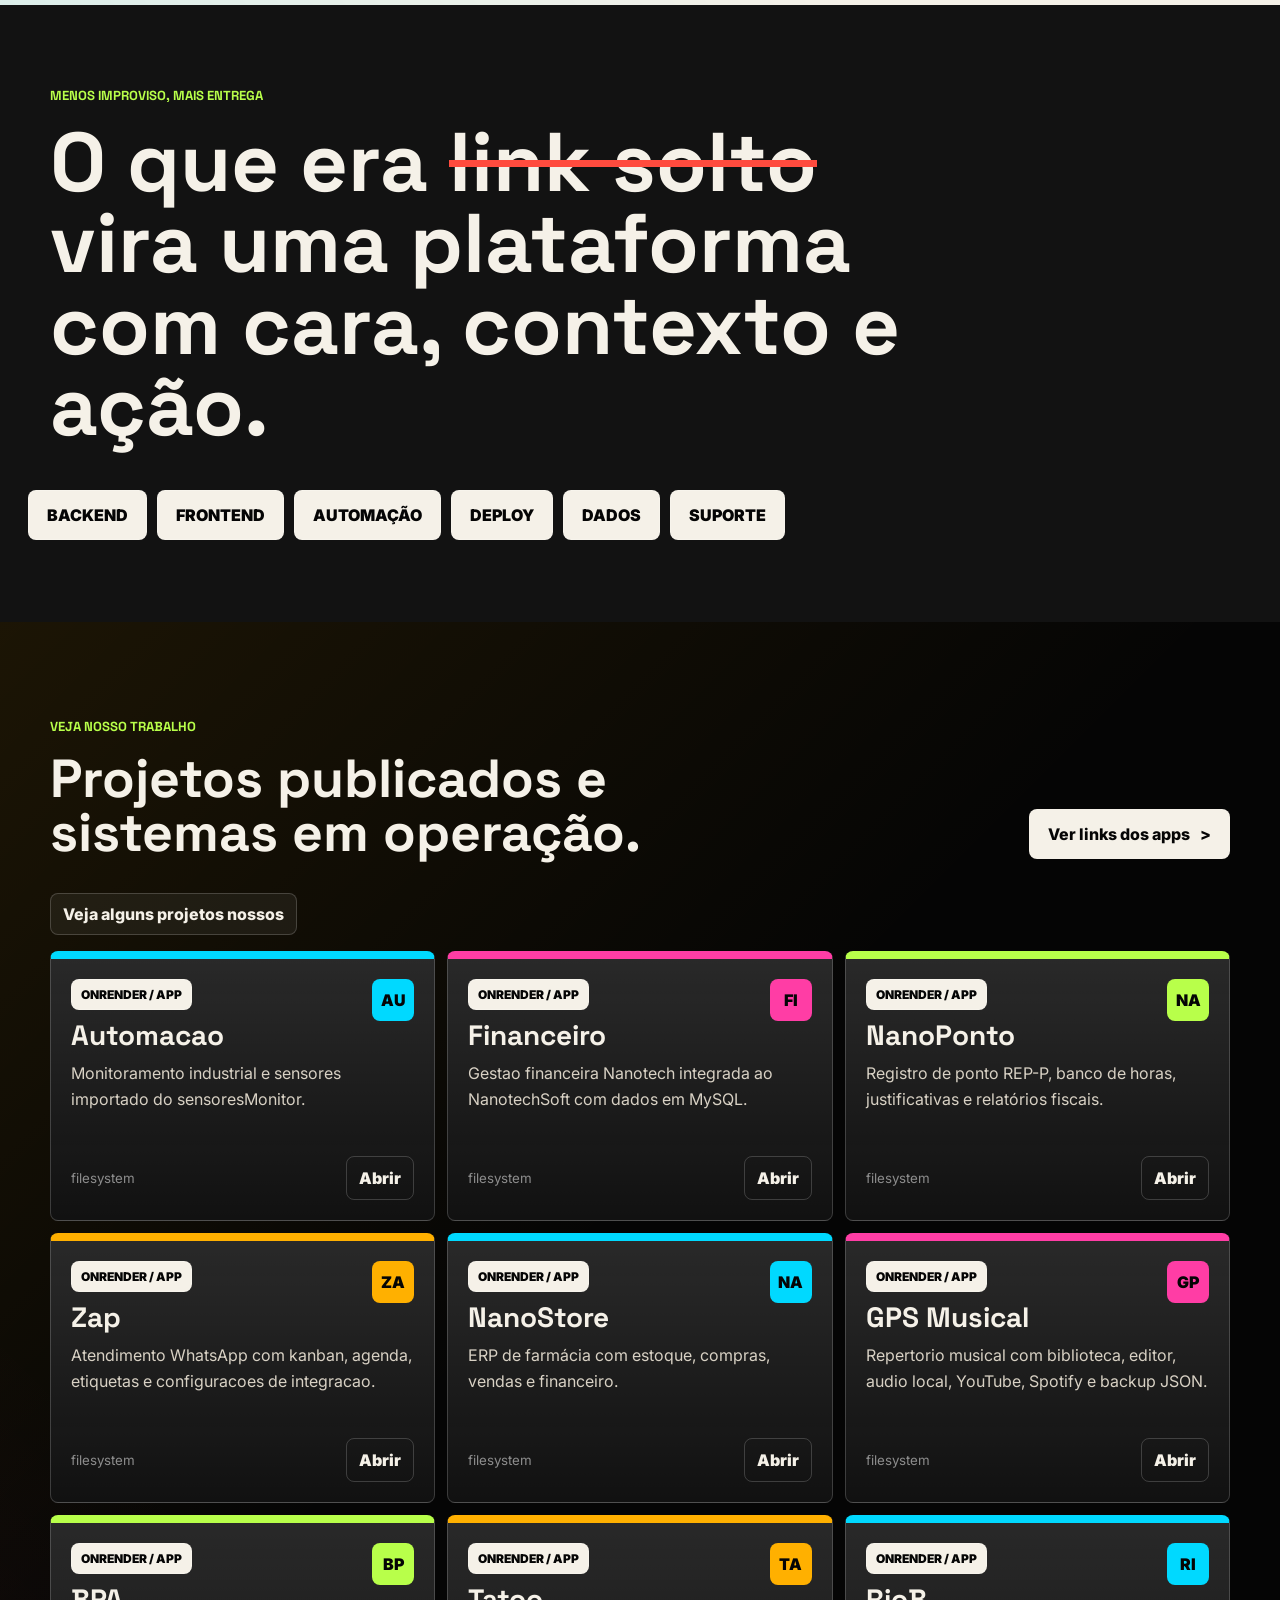
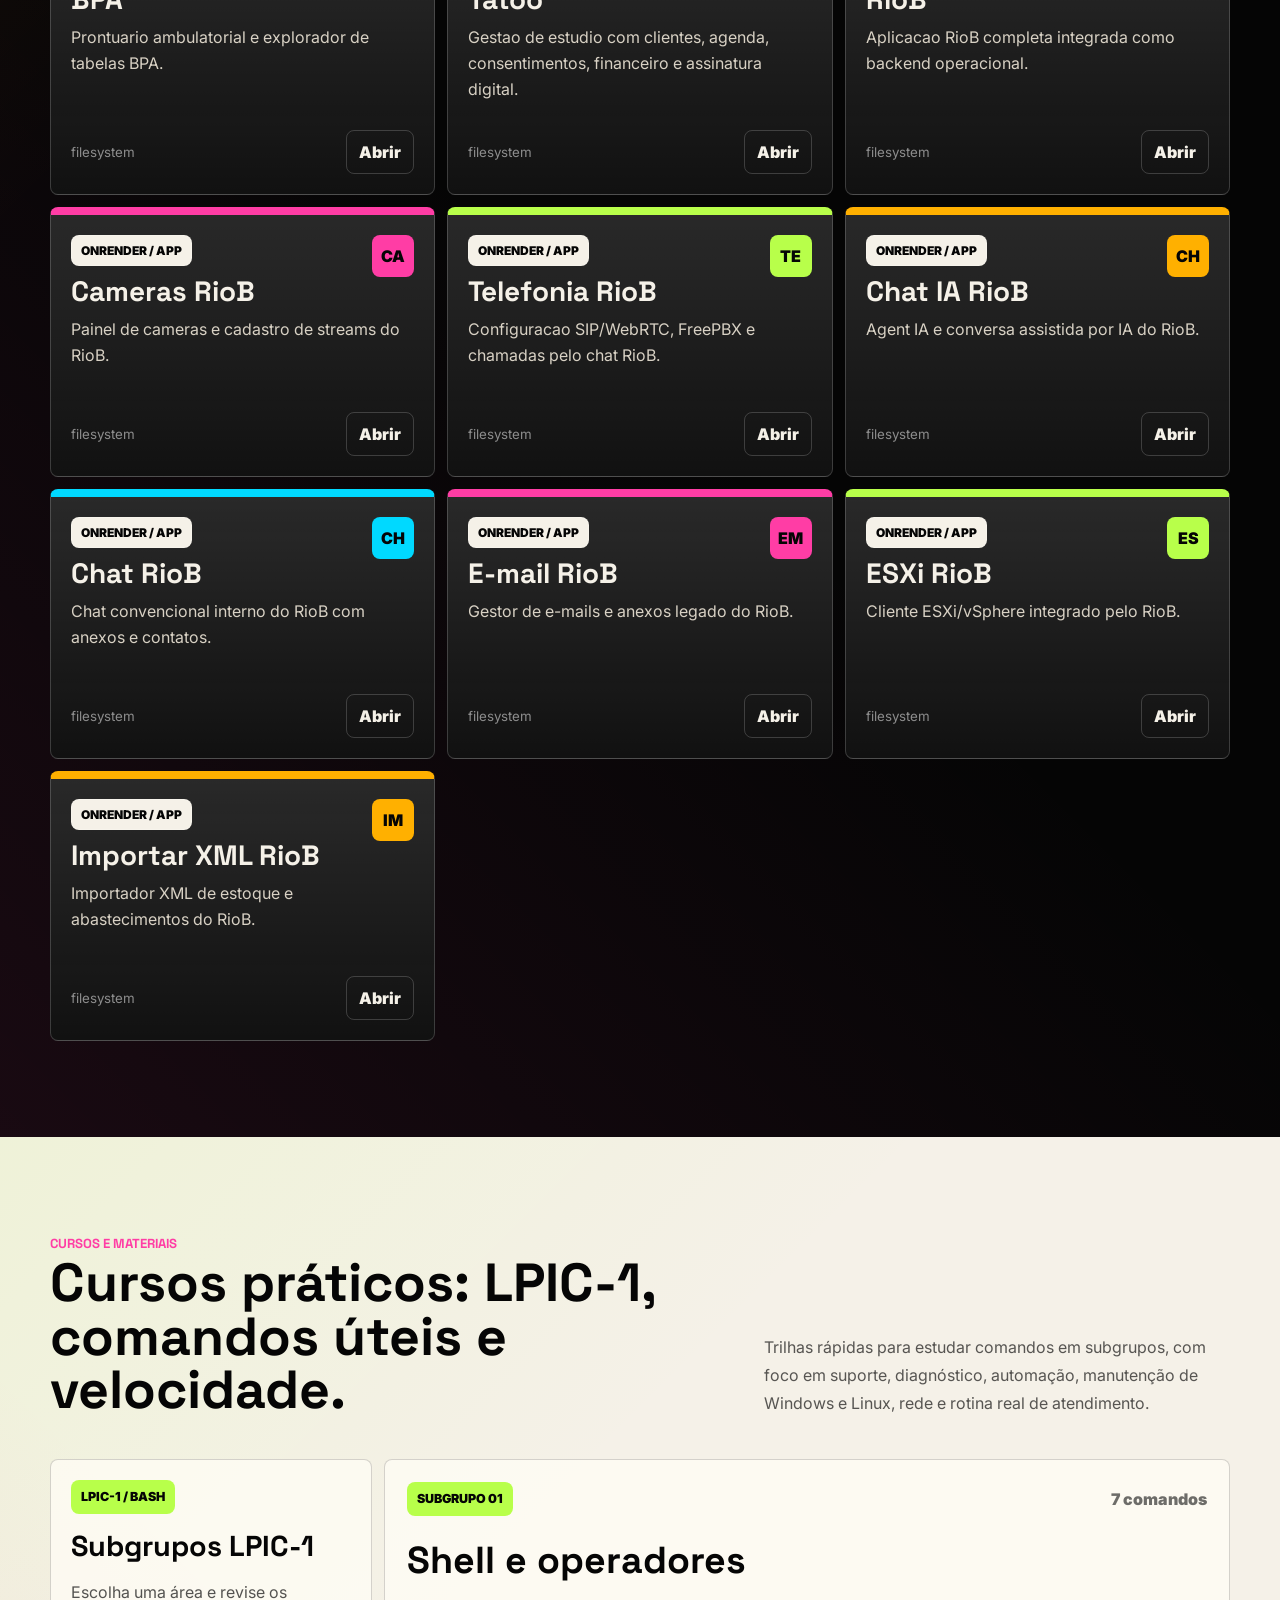
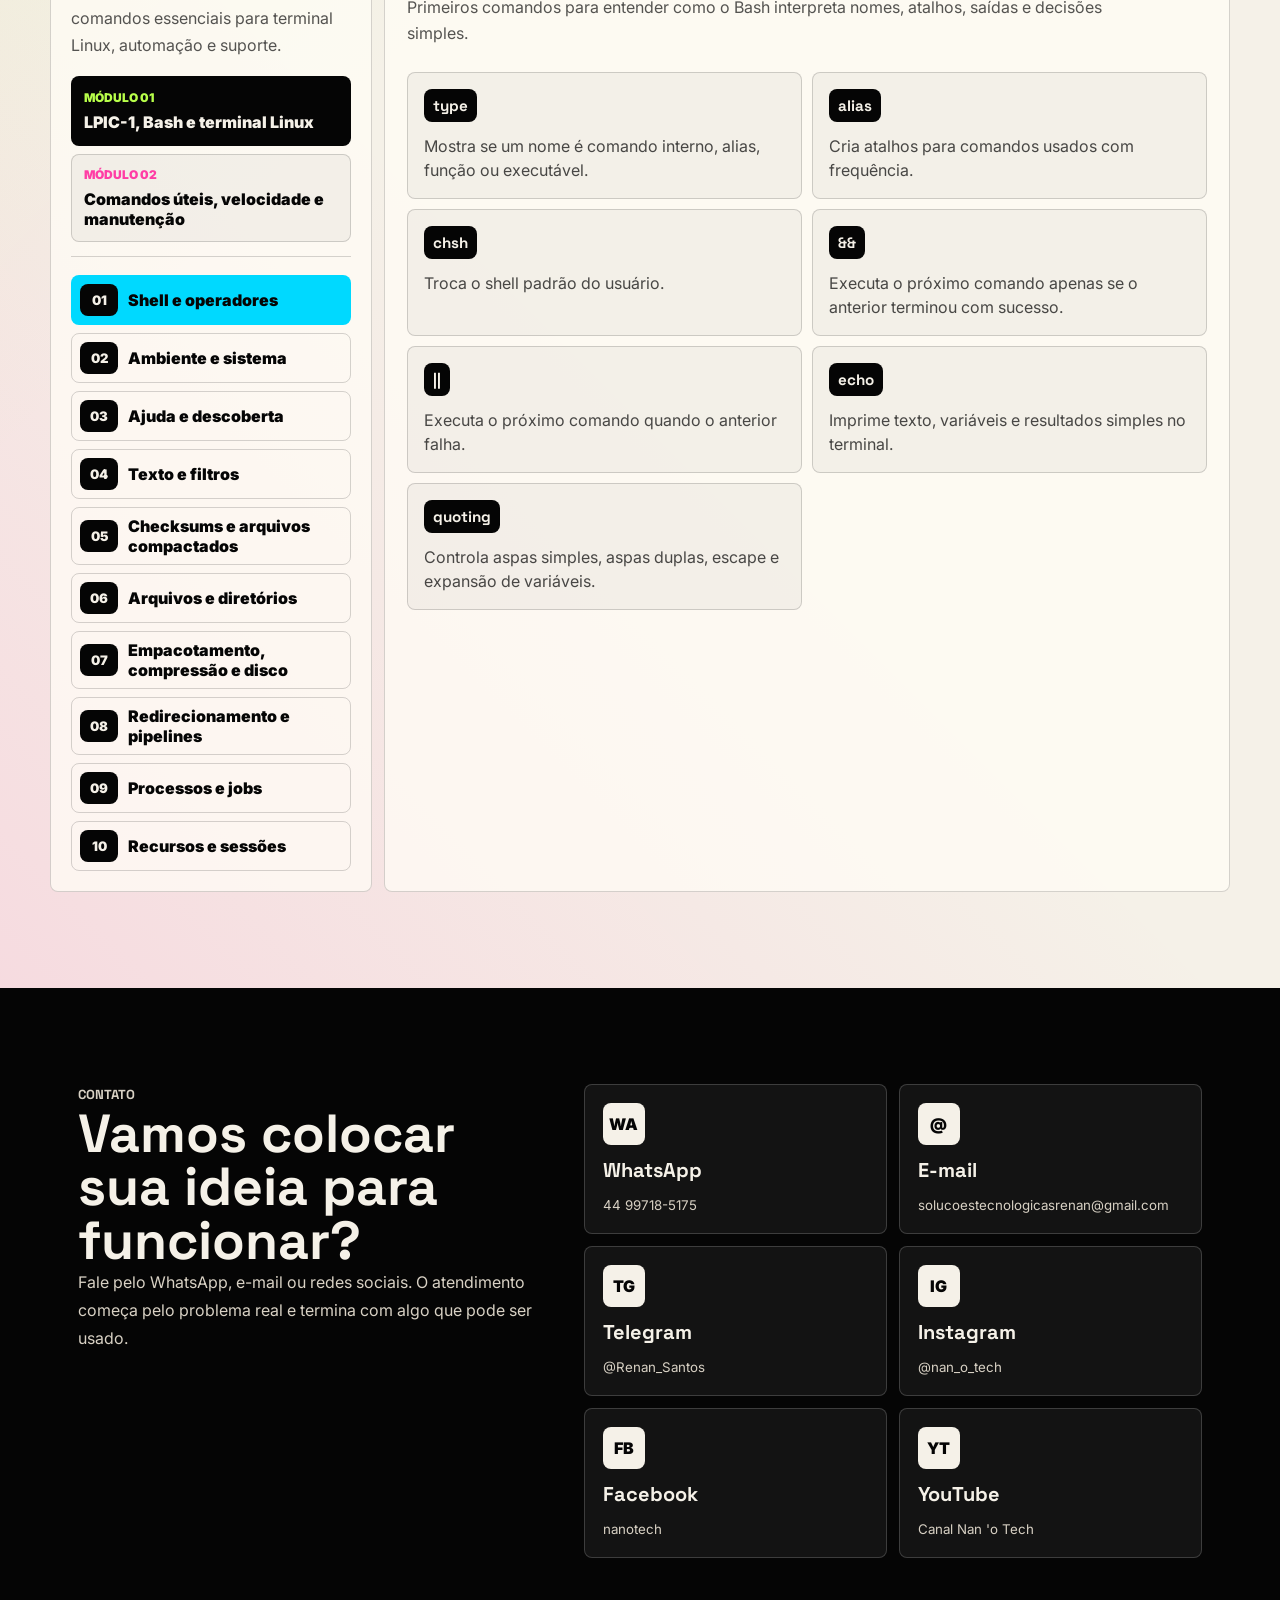
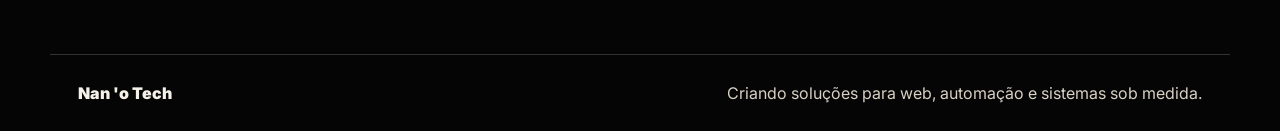
==== commit a18c3042: "Atualiza redes sociais de contato" ====
--- a/index.html
+++ b/index.html
@@ -214,25 +214,15 @@
           <strong>Telegram</strong>
           <small>@Renan_Santos</small>
         </a>
-        <a class="contact-card" href="https://www.linkedin.com/in/renan-santos-coutinho-812865a3/" target="_blank" rel="noreferrer">
-          <span>IN</span>
-          <strong>LinkedIn</strong>
-          <small>Renan Santos Coutinho</small>
-        </a>
-        <a class="contact-card" href="https://github.com/renansc?tab=repositories" target="_blank" rel="noreferrer">
-          <span>GH</span>
-          <strong>GitHub</strong>
-          <small>renansc</small>
-        </a>
-        <a class="contact-card" href="https://www.instagram.com/renansc1988/" target="_blank" rel="noreferrer">
+        <a class="contact-card" href="https://www.instagram.com/nan_o_tech/" target="_blank" rel="noreferrer">
           <span>IG</span>
           <strong>Instagram</strong>
-          <small>@renansc1988</small>
-        </a>
-        <a class="contact-card" href="https://www.facebook.com/renan.santoscoutinho.35/" target="_blank" rel="noreferrer">
+          <small>@nan_o_tech</small>
+        </a>
+        <a class="contact-card" href="https://www.facebook.com/renansolucoes/" target="_blank" rel="noreferrer">
           <span>FB</span>
           <strong>Facebook</strong>
-          <small>renan.santoscoutinho.35</small>
+          <small>nanotech</small>
         </a>
         <a class="contact-card" href="https://www.youtube.com/channel/UCf3v3RG-D69wr-7ULrUVE5w" target="_blank" rel="noreferrer">
           <span>YT</span>
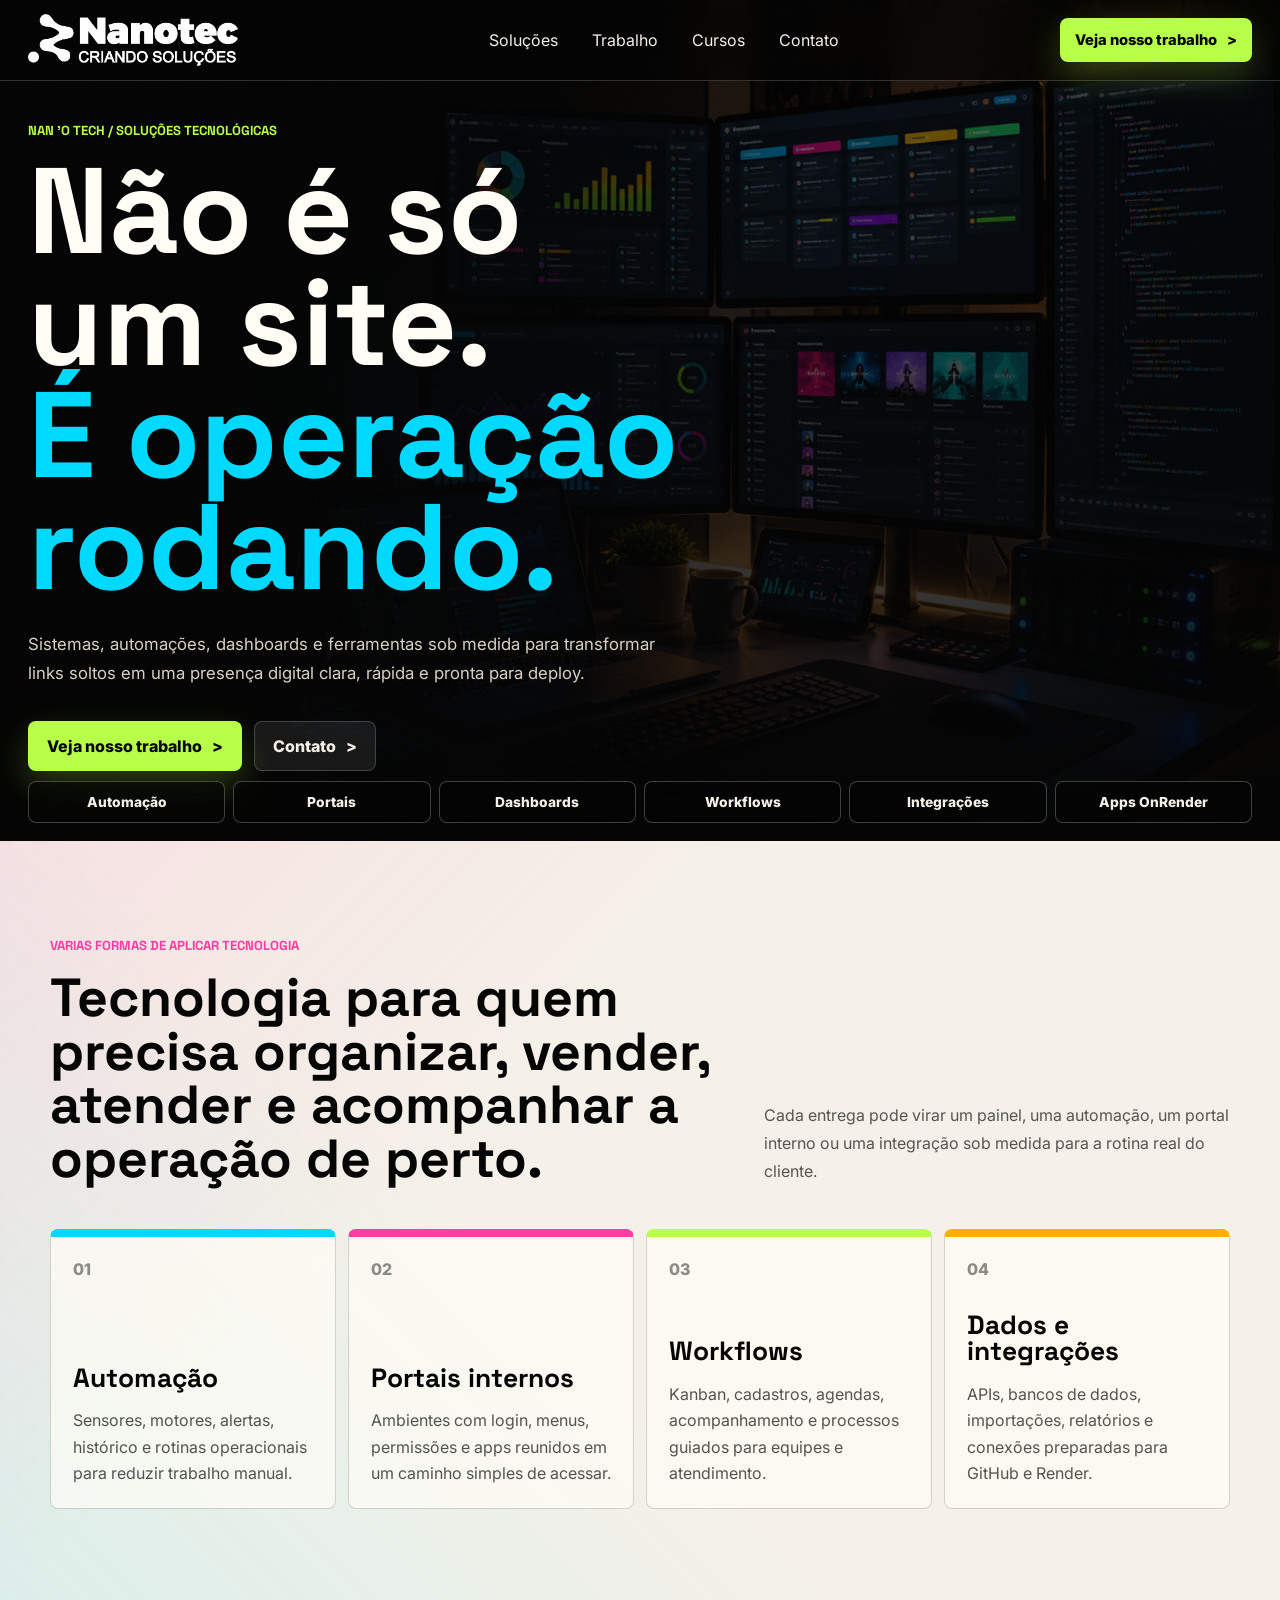
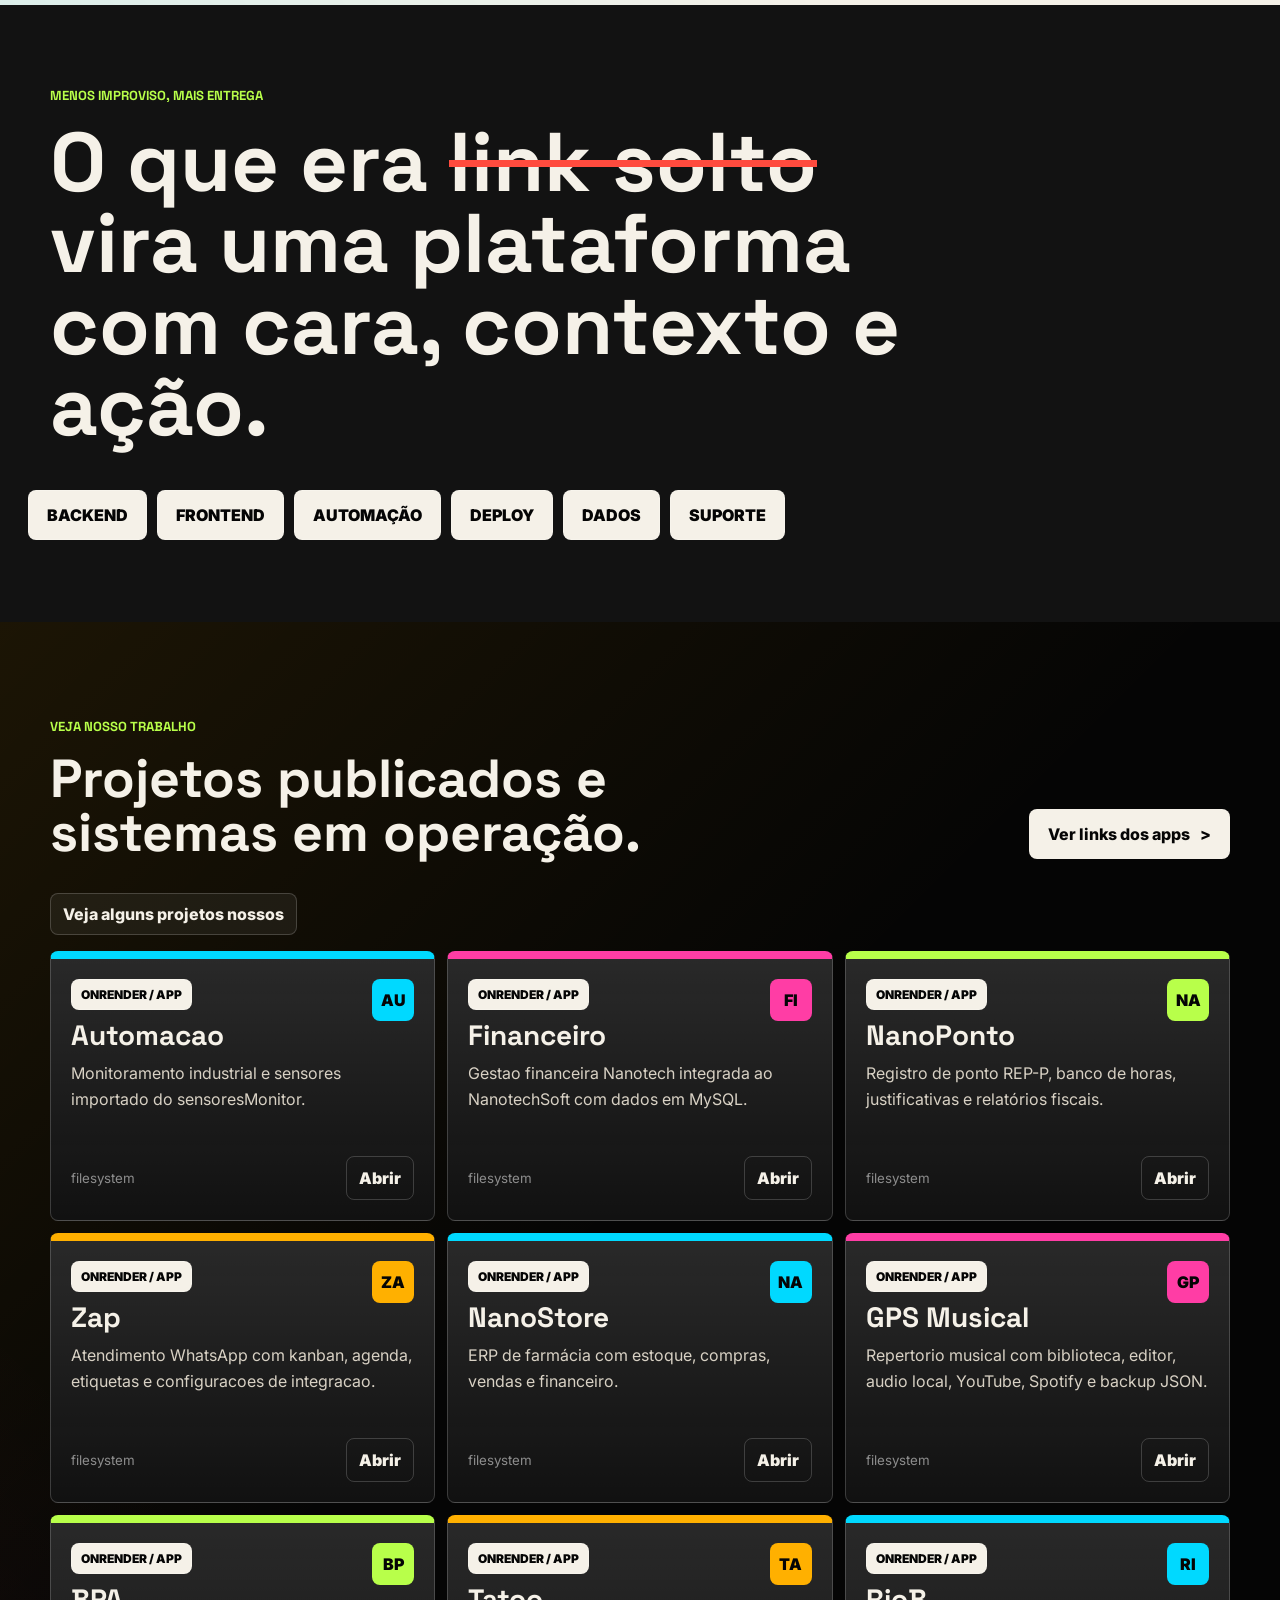
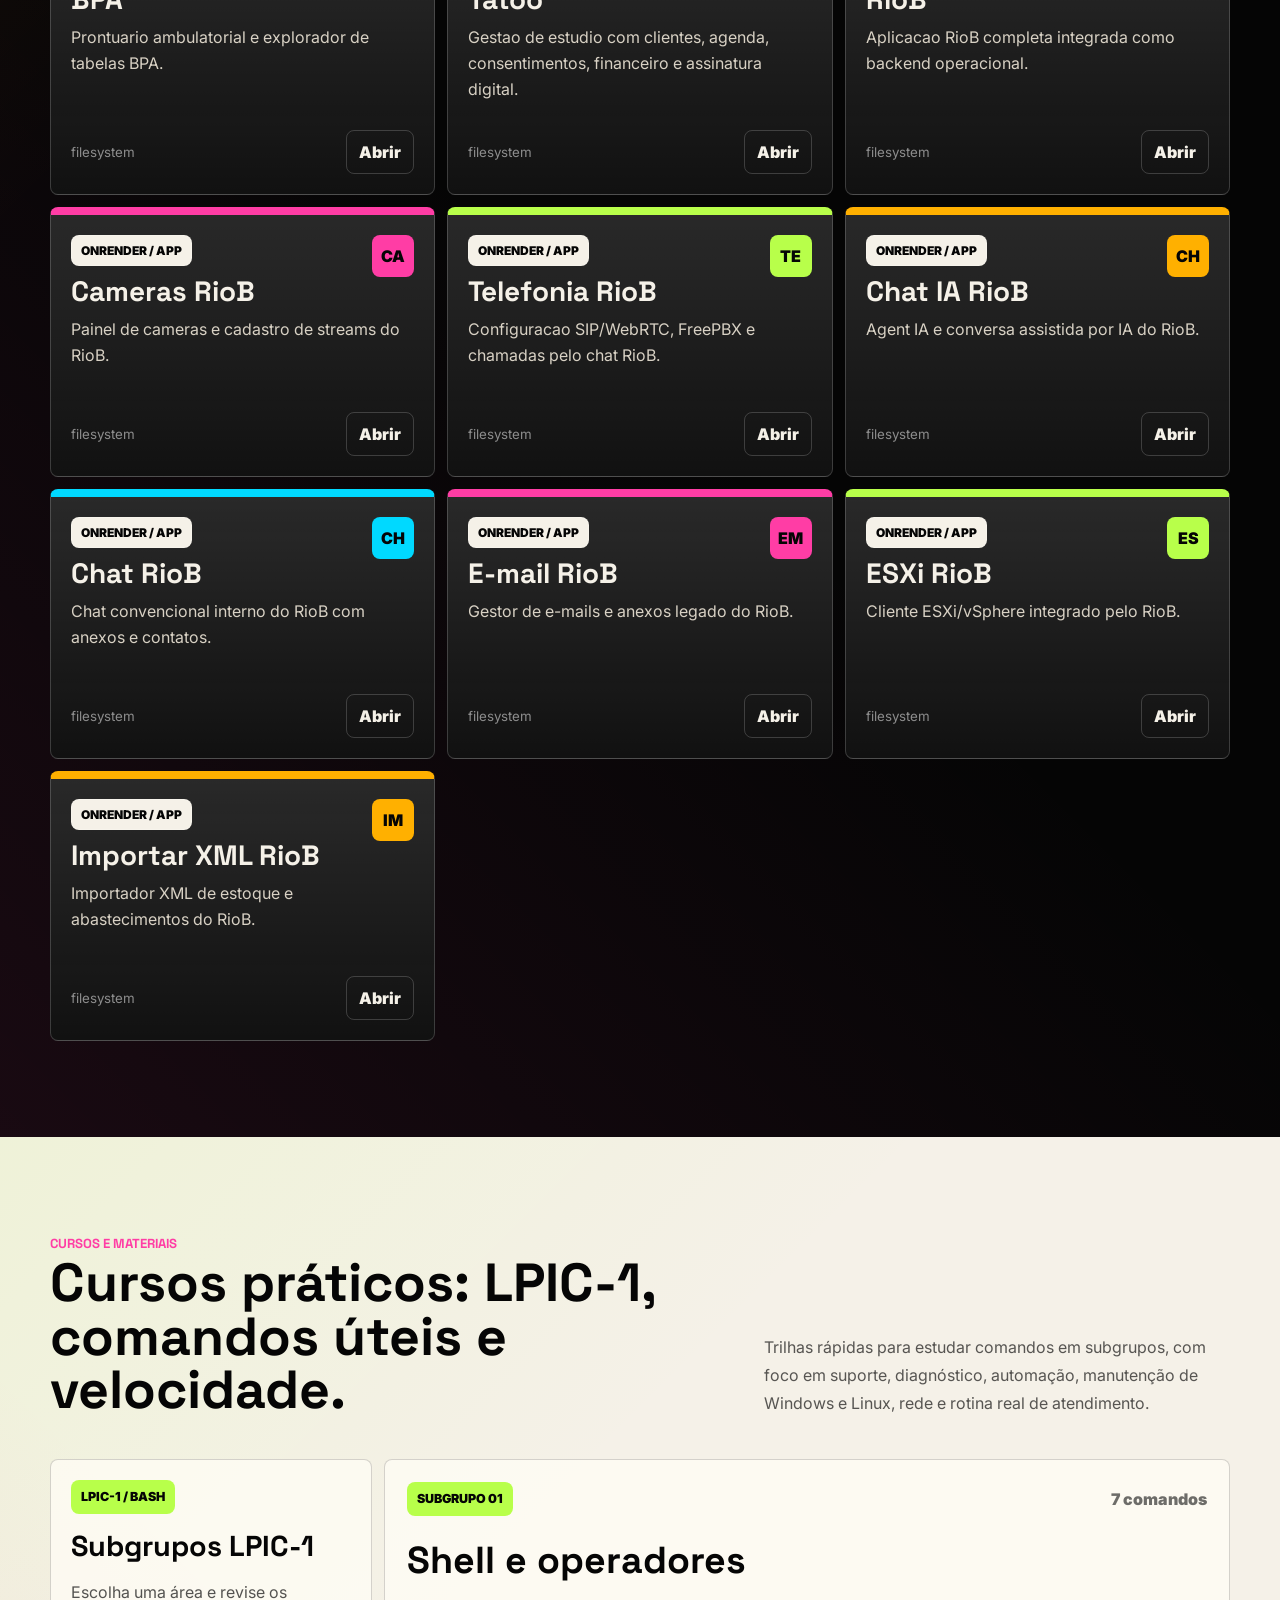
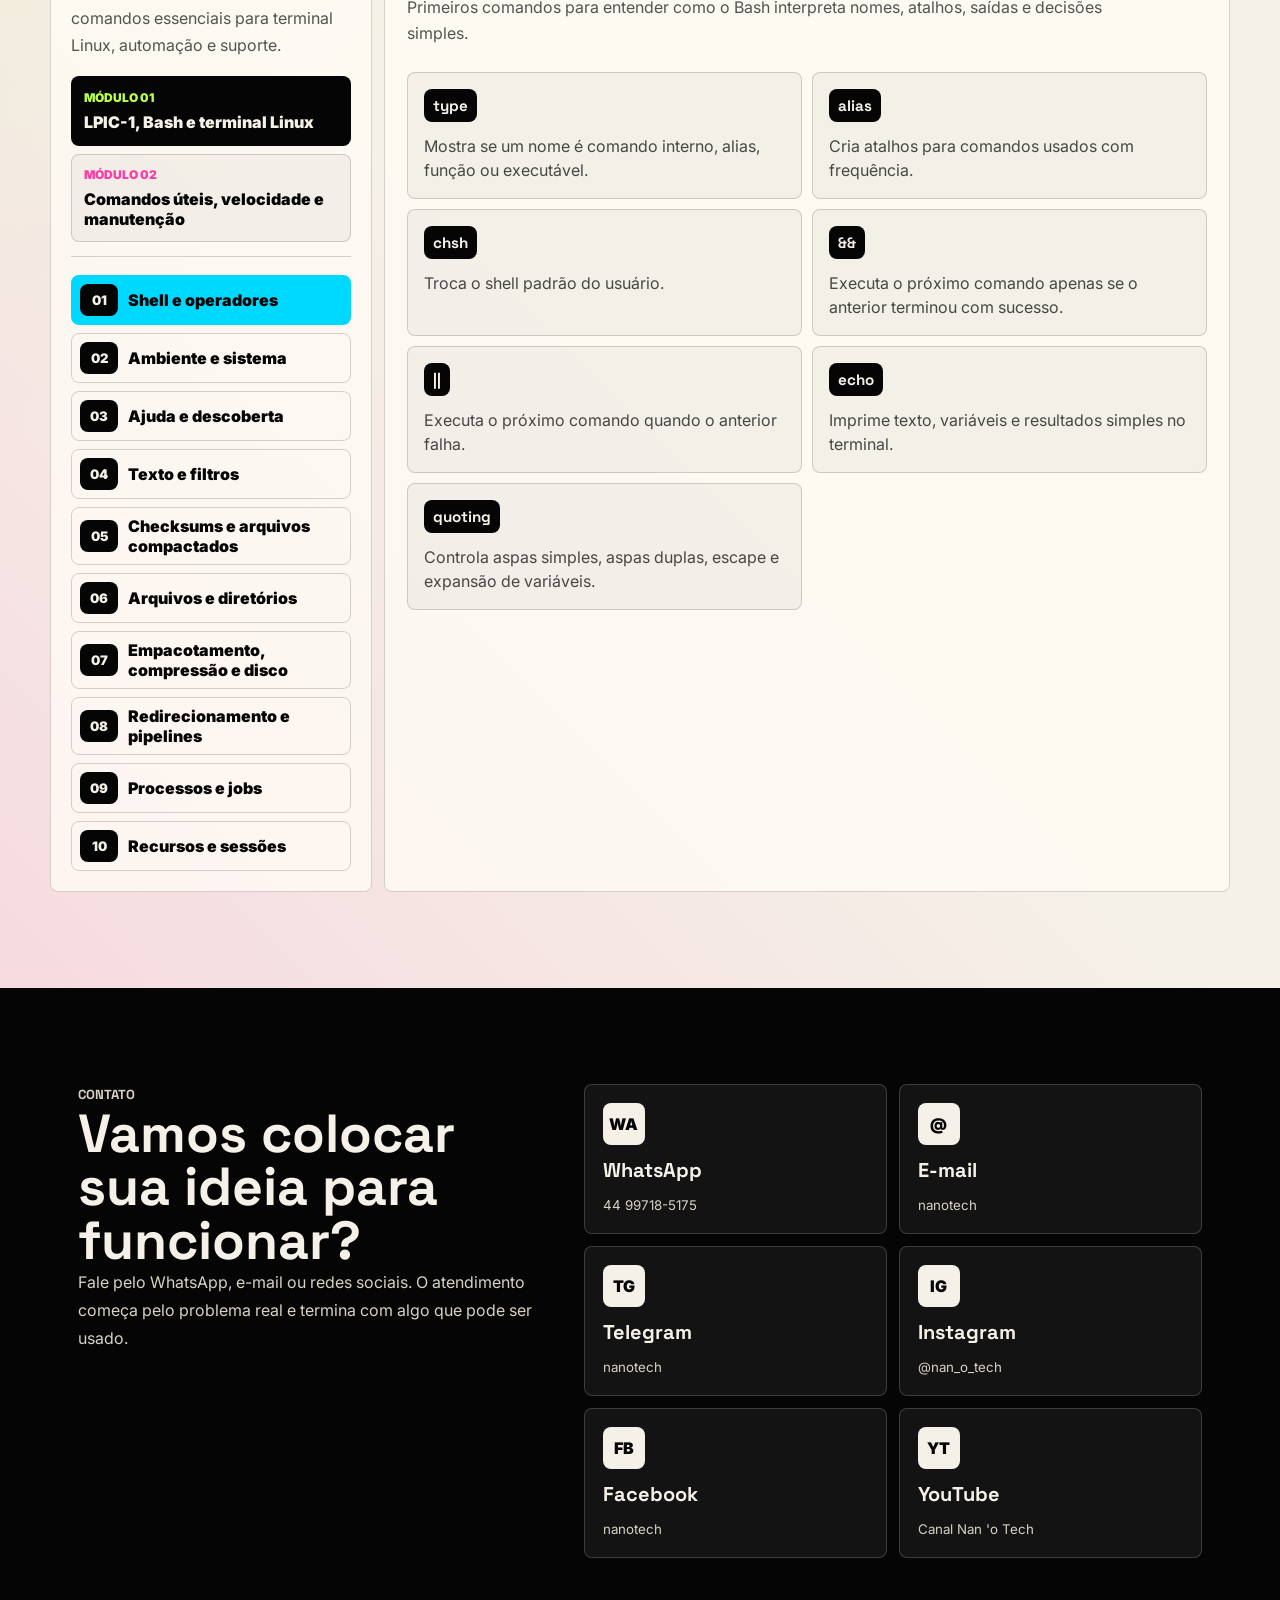
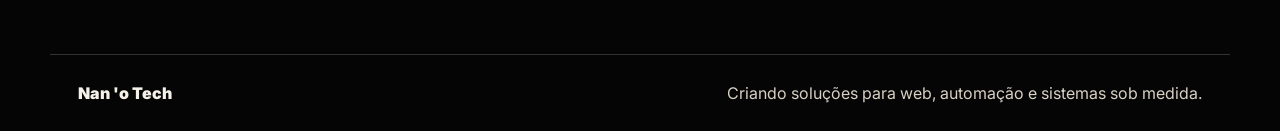
==== commit ac2586d3: "Ajusta nomes visiveis dos contatos" ====
--- a/index.html
+++ b/index.html
@@ -207,12 +207,12 @@
         <a class="contact-card" href="mailto:solucoestecnologicasrenan@gmail.com">
           <span>@</span>
           <strong>E-mail</strong>
-          <small>solucoestecnologicasrenan@gmail.com</small>
+          <small>nanotech</small>
         </a>
         <a class="contact-card" href="https://t.me/Renan_Santos" target="_blank" rel="noreferrer">
           <span>TG</span>
           <strong>Telegram</strong>
-          <small>@Renan_Santos</small>
+          <small>nanotech</small>
         </a>
         <a class="contact-card" href="https://www.instagram.com/nan_o_tech/" target="_blank" rel="noreferrer">
           <span>IG</span>
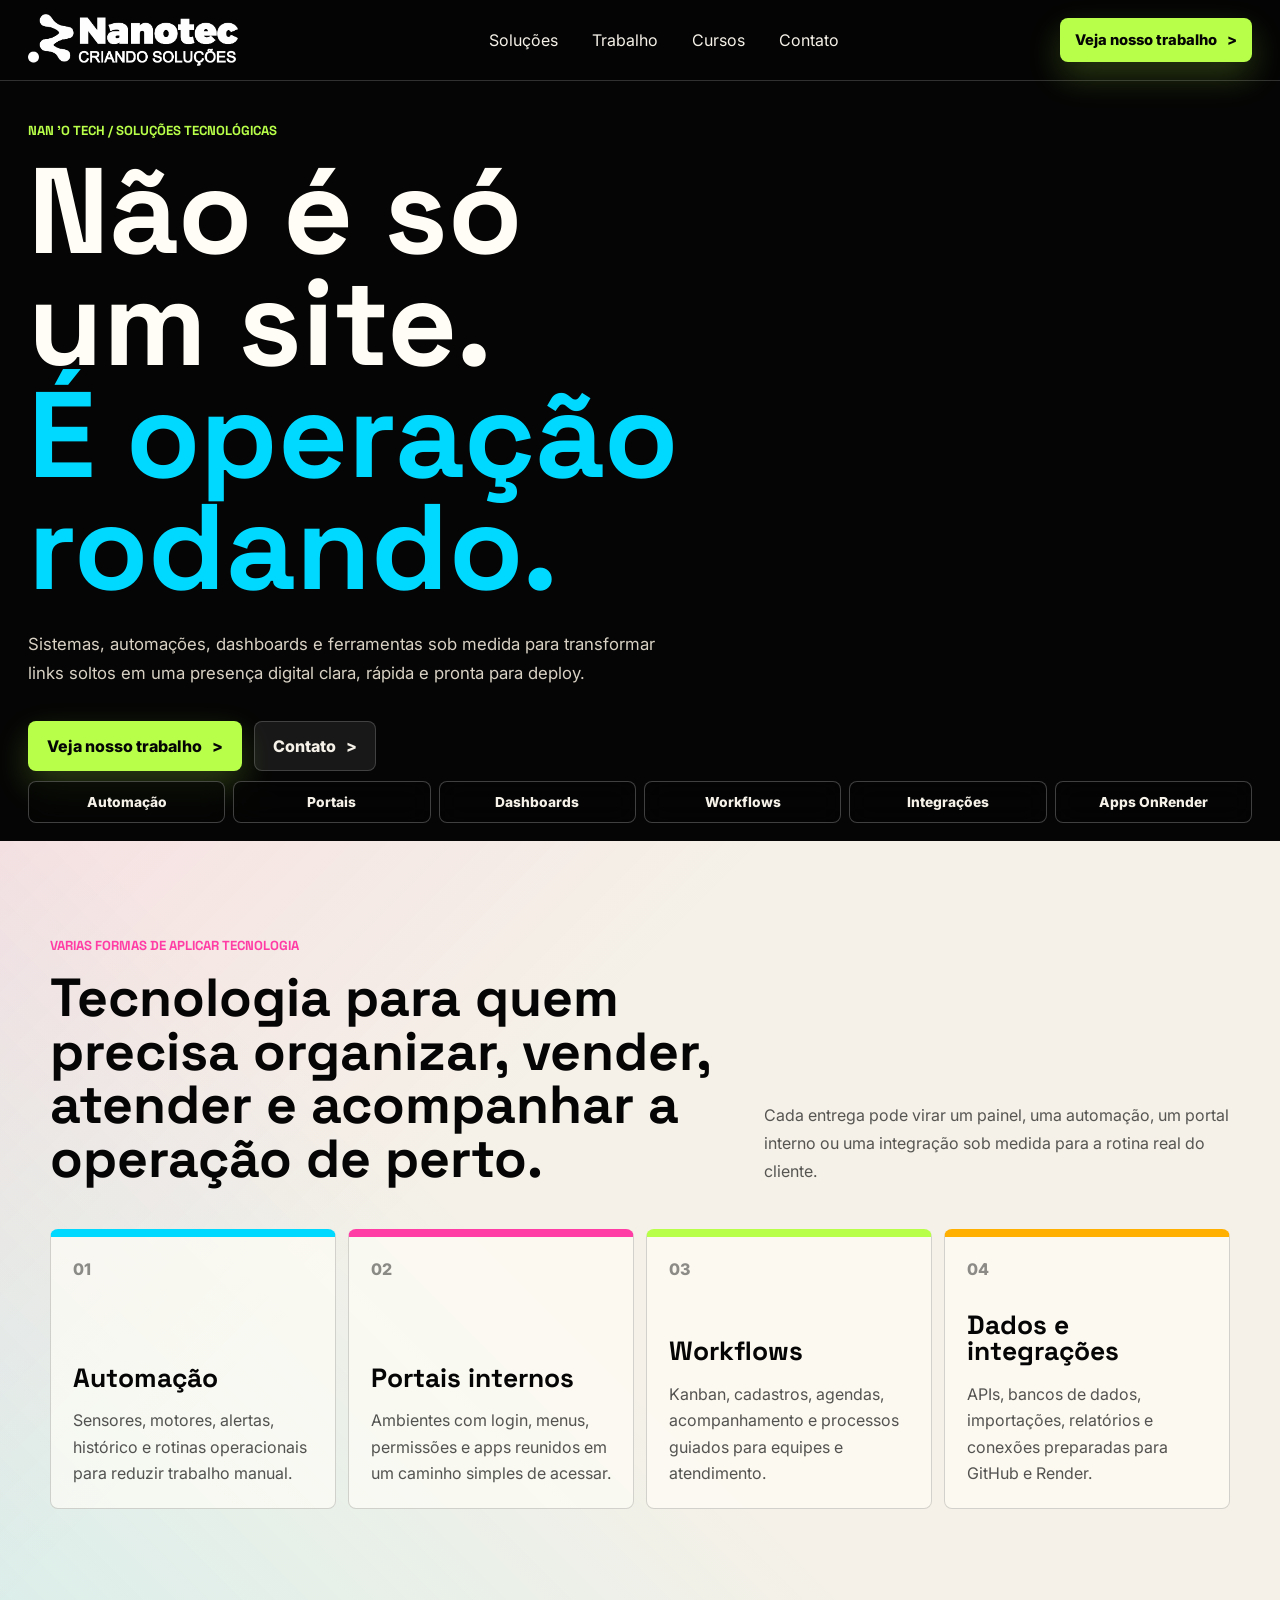
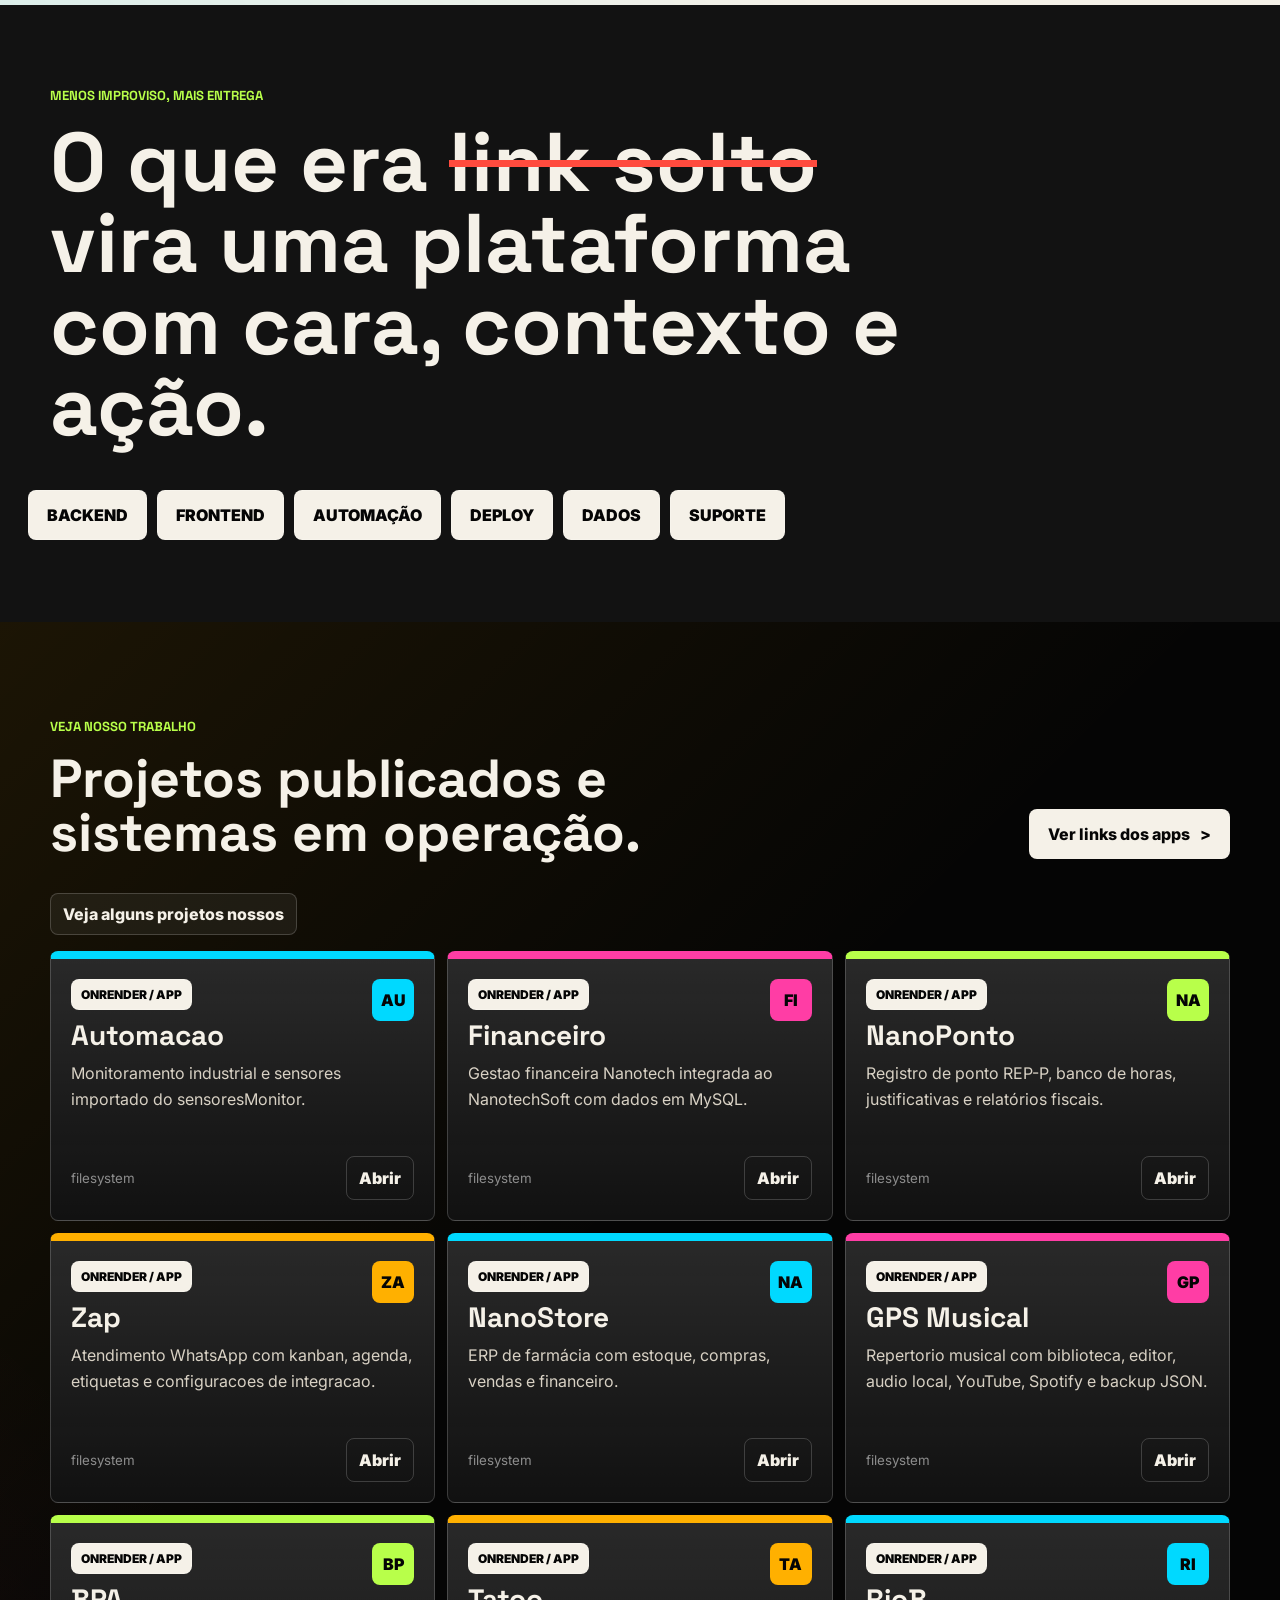
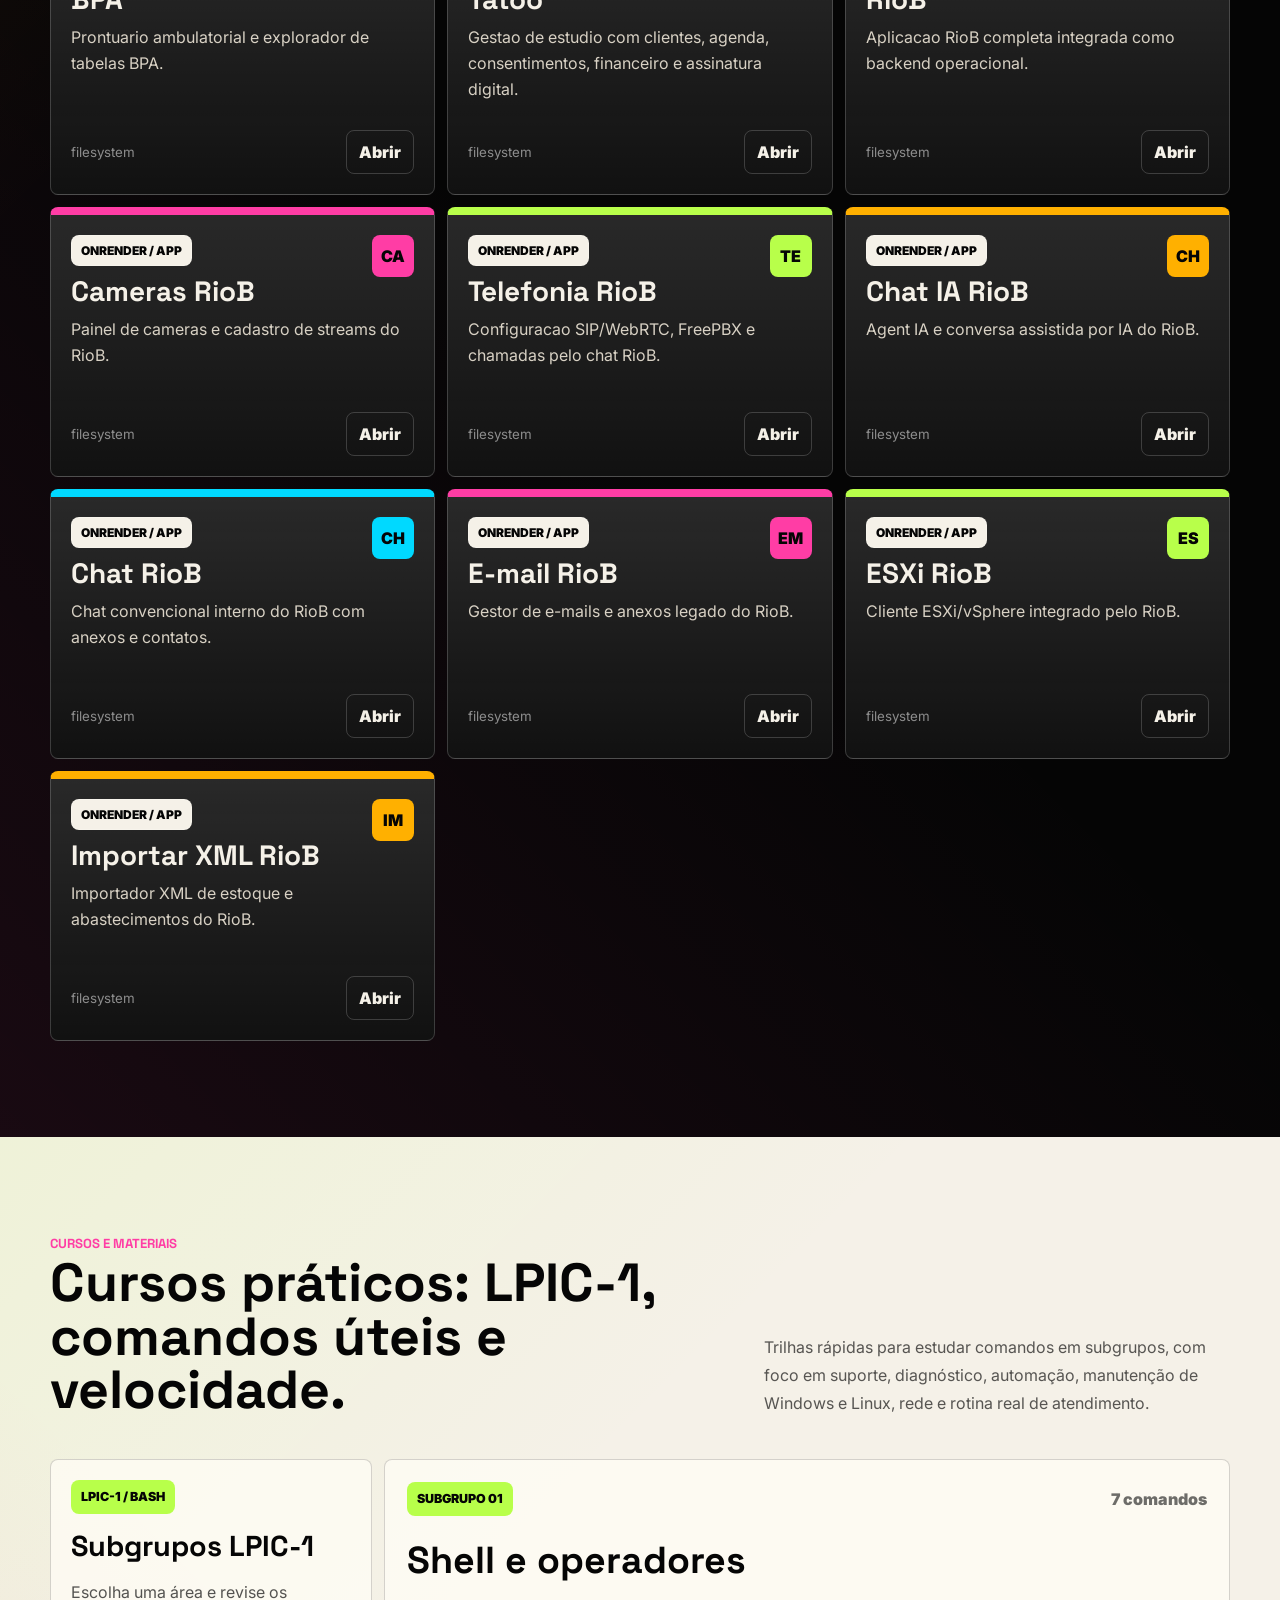
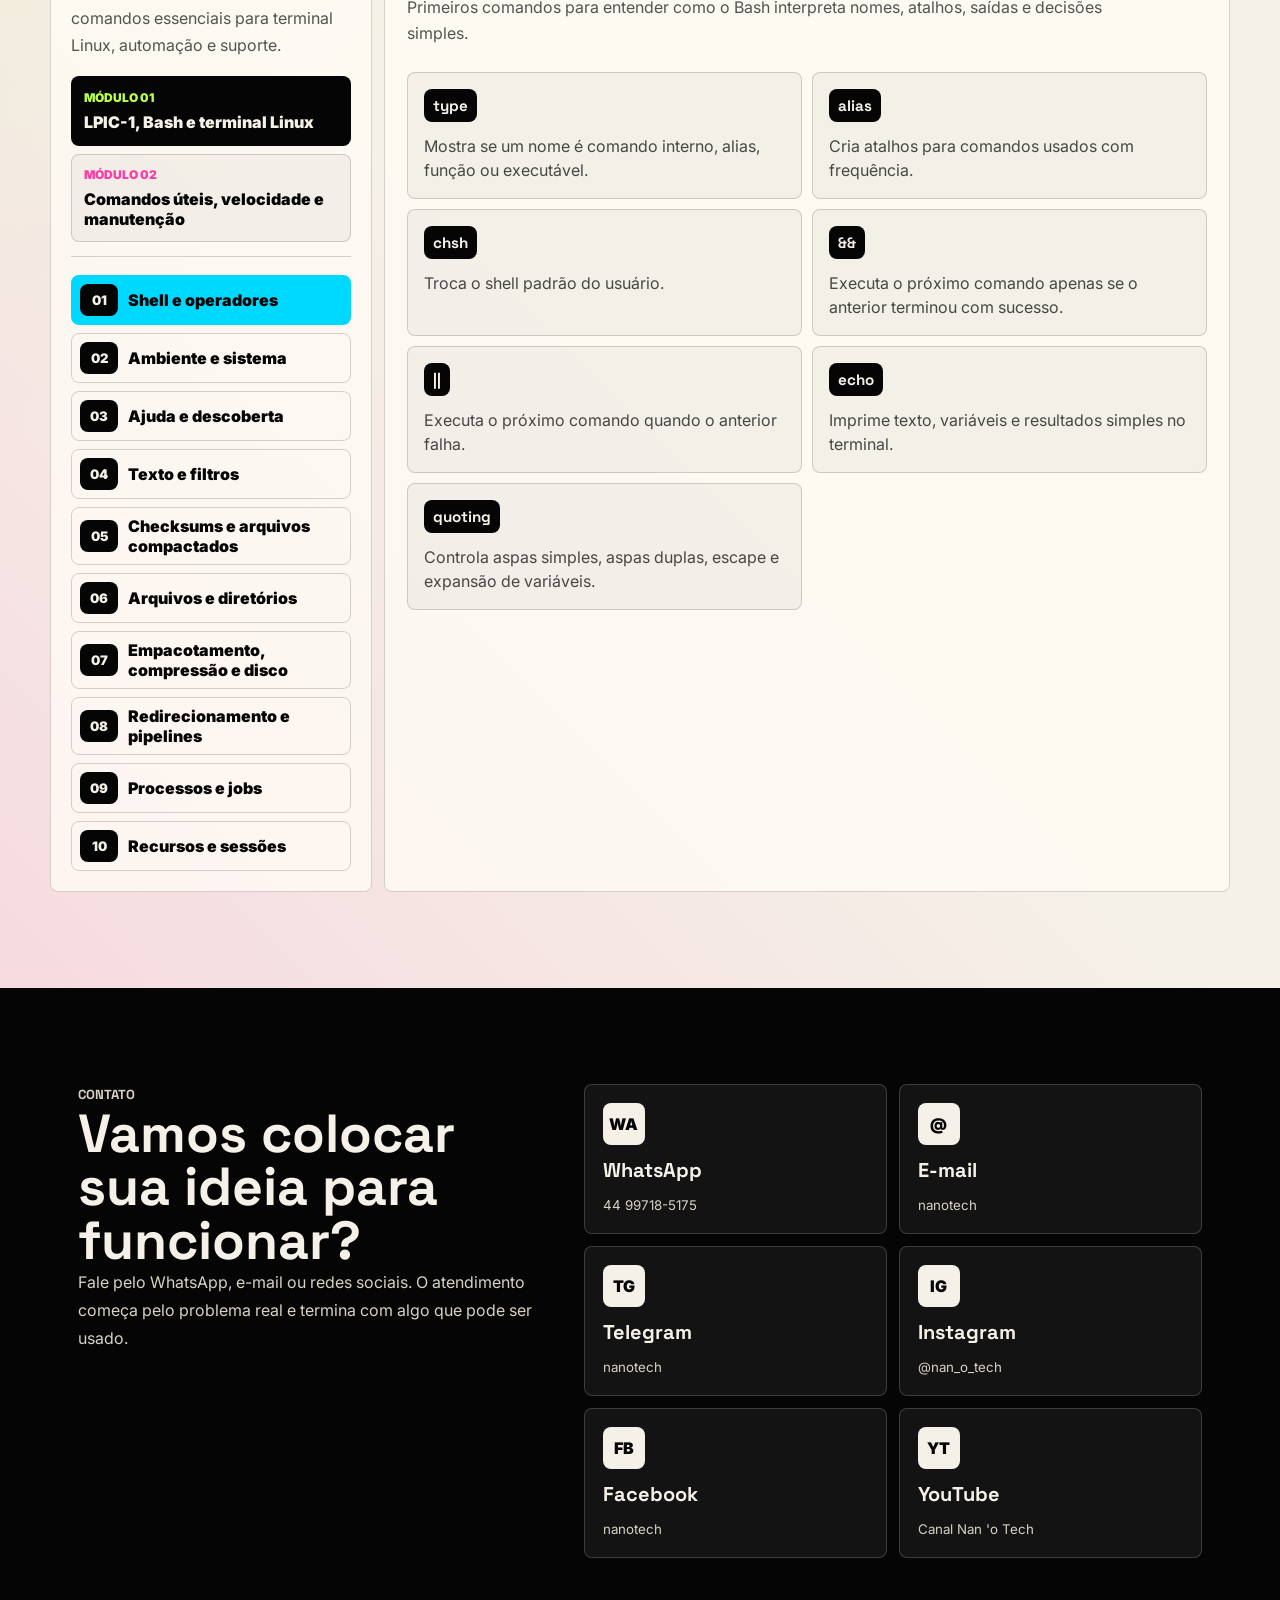
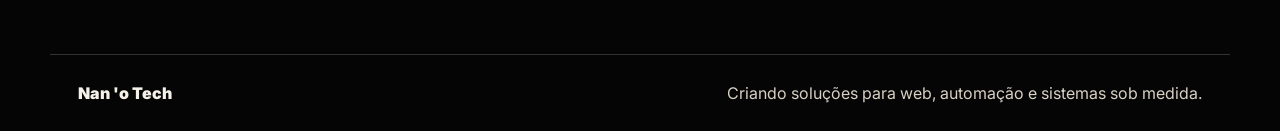
==== commit 76c2cd01: "Sincroniza arquivos publicados do site" ====
--- a/index.html
+++ b/index.html
@@ -14,8 +14,8 @@
     content="Soluções digitais, automações e apps publicados no Render para organizar rotina, atendimento, dados e operação."
   />
   <meta property="og:type" content="website" />
-  <meta property="og:image" content="assets/hero-nanotech.png" />
-  <link rel="preload" href="assets/hero-nanotech.png" as="image" />
+  <meta property="og:image" content="logo.png" />
+  <link rel="preload" href="logo.png" as="image" />
   <link rel="preconnect" href="https://fonts.googleapis.com" />
   <link rel="preconnect" href="https://fonts.gstatic.com" crossorigin />
   <link
--- a/style.css
+++ b/style.css
@@ -242,7 +242,7 @@
   background:
     linear-gradient(90deg, rgba(5, 5, 5, 0.96) 0%, rgba(5, 5, 5, 0.8) 34%, rgba(5, 5, 5, 0.3) 64%, rgba(5, 5, 5, 0.52) 100%),
     linear-gradient(180deg, rgba(5, 5, 5, 0.28), rgba(5, 5, 5, 0.88)),
-    url("assets/hero-nanotech.png") center right / cover no-repeat;
+    var(--ink);
 }
 
 .hero::after {
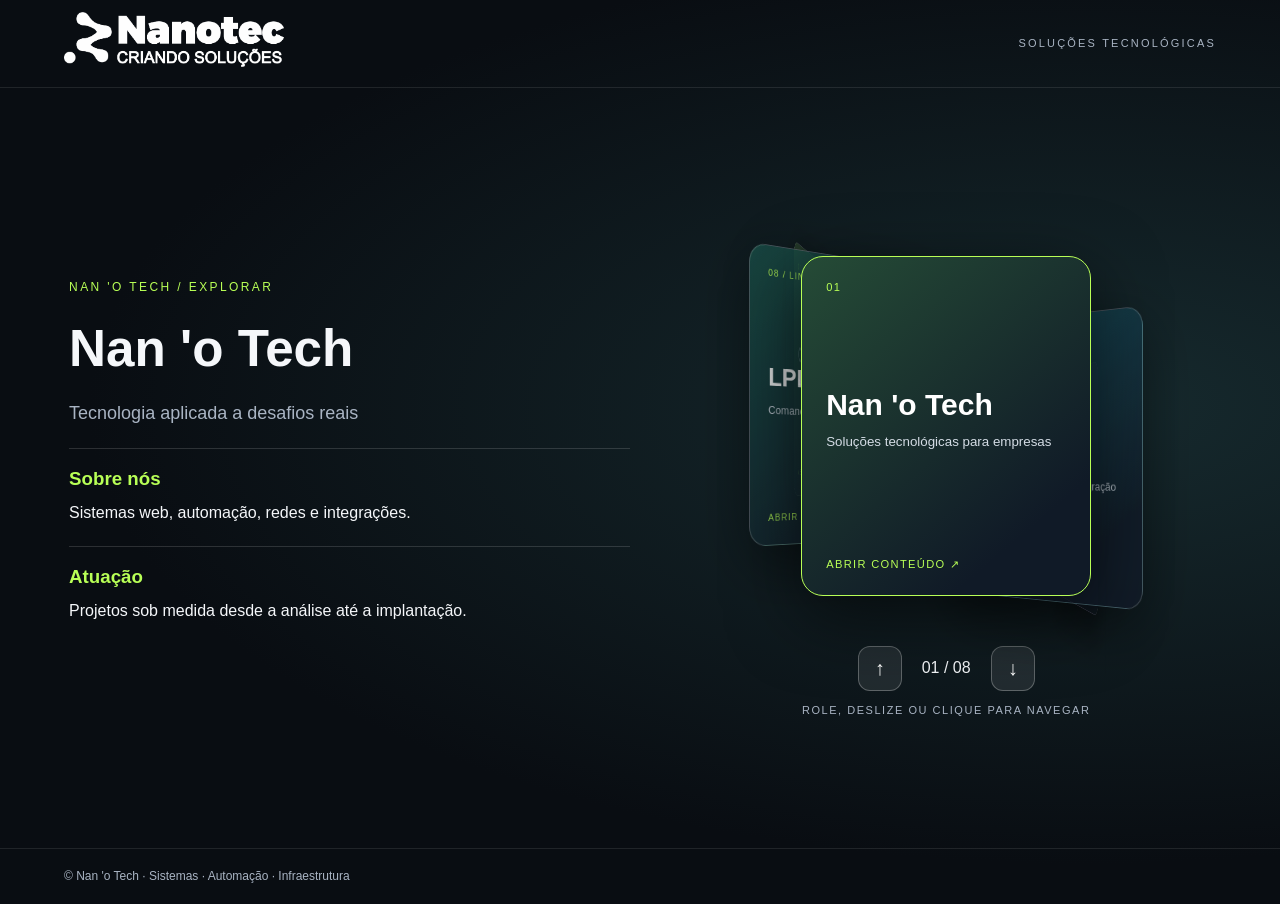
==== commit c566eb1a: "Publica site Nan o Tech com carrossel 3D, logo e bibliotecas de comandos" ====
--- a/index.html
+++ b/index.html
@@ -1,243 +1 @@
-<!doctype html>
-<html lang="pt-BR">
-<head>
-  <meta charset="utf-8" />
-  <meta name="viewport" content="width=device-width, initial-scale=1" />
-  <title>Nan 'o Tech | Soluções Tecnológicas</title>
-  <meta
-    name="description"
-    content="Nan 'o Tech cria sistemas, automações, portais, dashboards, integrações, cursos e materiais para colocar tecnologia para rodar."
-  />
-  <meta property="og:title" content="Nan 'o Tech | Soluções Tecnológicas" />
-  <meta
-    property="og:description"
-    content="Soluções digitais, automações e apps publicados no Render para organizar rotina, atendimento, dados e operação."
-  />
-  <meta property="og:type" content="website" />
-  <meta property="og:image" content="logo.png" />
-  <link rel="preload" href="logo.png" as="image" />
-  <link rel="preconnect" href="https://fonts.googleapis.com" />
-  <link rel="preconnect" href="https://fonts.gstatic.com" crossorigin />
-  <link
-    href="https://fonts.googleapis.com/css2?family=Space+Grotesk:wght@500;600;700&family=Inter:wght@400;500;700;800&display=swap"
-    rel="stylesheet"
-  />
-  <link rel="stylesheet" href="style.css" />
-</head>
-<body>
-  <header class="site-header" id="top">
-    <a class="brand-link" href="#top" aria-label="Nan 'o Tech">
-      <img src="logo.png" alt="Nanotech Criando Soluções" />
-    </a>
-
-    <nav class="desktop-nav" aria-label="Menu principal">
-      <a href="#solucoes">Soluções</a>
-      <a href="#trabalho">Trabalho</a>
-      <a href="#cursos">Cursos</a>
-      <a href="#contato">Contato</a>
-    </nav>
-
-    <div class="header-actions">
-      <a class="button button-small button-primary" href="#trabalho">
-        Veja nosso trabalho
-      </a>
-      <button class="menu-toggle" type="button" aria-expanded="false" aria-controls="siteMenu">
-        <span class="screen-reader">Abrir menu</span>
-        <span></span>
-        <span></span>
-        <span></span>
-      </button>
-    </div>
-  </header>
-
-  <nav class="menu-panel" id="siteMenu" hidden aria-label="Menu mobile">
-    <a href="#solucoes">Soluções</a>
-    <a href="#trabalho">Veja nosso trabalho</a>
-    <a href="#cursos">Cursos e materiais</a>
-    <a href="#contato">Contato</a>
-    <a href="#trabalho">Apps publicados</a>
-  </nav>
-
-  <main>
-    <section class="hero" aria-label="Apresentação da Nan 'o Tech">
-      <div class="hero-content reveal">
-        <p class="eyebrow">Nan 'o Tech / Soluções Tecnológicas</p>
-        <h1>
-          Não é só um site.
-          <span>É operação rodando.</span>
-        </h1>
-        <p class="hero-text">
-          Sistemas, automações, dashboards e ferramentas sob medida para transformar links soltos em uma presença
-          digital clara, rápida e pronta para deploy.
-        </p>
-        <div class="hero-actions">
-          <a class="button button-primary" href="#trabalho">
-            Veja nosso trabalho
-          </a>
-          <a class="button button-secondary" href="#contato">Contato</a>
-        </div>
-      </div>
-
-      <div class="hero-strip" aria-label="Resumo dos serviços">
-        <span>Automação</span>
-        <span>Portais</span>
-        <span>Dashboards</span>
-        <span>Workflows</span>
-        <span>Integrações</span>
-        <span>Apps OnRender</span>
-      </div>
-    </section>
-
-    <section class="section section-paper" id="solucoes">
-      <div class="section-heading reveal">
-        <div>
-          <p class="eyebrow dark">Varias formas de aplicar tecnologia</p>
-          <h2>Tecnologia para quem precisa organizar, vender, atender e acompanhar a operação de perto.</h2>
-        </div>
-        <p>
-          Cada entrega pode virar um painel, uma automação, um portal interno ou uma integração sob medida para a rotina
-          real do cliente.
-        </p>
-      </div>
-
-      <div class="solution-grid">
-        <article class="solution-card reveal" data-tone="cyan">
-          <span>01</span>
-          <h3>Automação</h3>
-          <p>Sensores, motores, alertas, histórico e rotinas operacionais para reduzir trabalho manual.</p>
-        </article>
-        <article class="solution-card reveal" data-tone="magenta">
-          <span>02</span>
-          <h3>Portais internos</h3>
-          <p>Ambientes com login, menus, permissões e apps reunidos em um caminho simples de acessar.</p>
-        </article>
-        <article class="solution-card reveal" data-tone="lime">
-          <span>03</span>
-          <h3>Workflows</h3>
-          <p>Kanban, cadastros, agendas, acompanhamento e processos guiados para equipes e atendimento.</p>
-        </article>
-        <article class="solution-card reveal" data-tone="amber">
-          <span>04</span>
-          <h3>Dados e integrações</h3>
-          <p>APIs, bancos de dados, importações, relatórios e conexões preparadas para GitHub e Render.</p>
-        </article>
-      </div>
-    </section>
-
-    <section class="statement-section">
-      <div class="statement-content reveal">
-        <p class="eyebrow">Menos improviso, mais entrega</p>
-        <h2>
-          O que era <span class="strike">link solto</span> vira uma plataforma com cara, contexto e ação.
-        </h2>
-      </div>
-      <div class="statement-rail" aria-hidden="true">
-        <span>backend</span>
-        <span>frontend</span>
-        <span>automação</span>
-        <span>deploy</span>
-        <span>dados</span>
-        <span>suporte</span>
-      </div>
-    </section>
-
-    <section class="section section-dark" id="trabalho">
-      <div class="work-heading reveal">
-        <div>
-          <p class="eyebrow">Veja nosso trabalho</p>
-          <h2>Projetos publicados e sistemas em operação.</h2>
-        </div>
-        <a class="button button-light" href="#projectsGrid">
-          Ver links dos apps
-        </a>
-      </div>
-
-      <div class="work-summary reveal">
-        <span id="workCount">Veja alguns projetos nossos</span>
-      </div>
-
-      <div class="project-grid" id="projectsGrid" aria-live="polite"></div>
-    </section>
-
-    <section class="section section-paper course-section" id="cursos">
-      <div class="course-intro reveal">
-        <div>
-          <p class="eyebrow dark">Cursos e materiais</p>
-          <h2>Cursos práticos: LPIC-1, comandos úteis e velocidade.</h2>
-        </div>
-        <p>
-          Trilhas rápidas para estudar comandos em subgrupos, com foco em suporte, diagnóstico, automação, manutenção
-          de Windows e Linux, rede e rotina real de atendimento.
-        </p>
-      </div>
-
-      <div class="course-shell reveal">
-        <aside class="course-map">
-          <span class="course-badge" id="courseModuleBadge">LPIC-1 / Bash</span>
-          <h3 id="courseMapTitle">Subgrupos de estudo</h3>
-          <p id="courseMapText">Escolha uma área e revise os comandos essenciais junto com o objetivo de cada grupo.</p>
-          <div class="course-module-tabs" id="courseModuleTabs" role="tablist" aria-label="Módulos de cursos"></div>
-          <div class="course-tabs" id="courseTabs" role="tablist" aria-label="Subgrupos do curso LPIC-1"></div>
-        </aside>
-
-        <article class="course-panel" id="coursePanel" aria-live="polite">
-          <span class="course-badge">Carregando</span>
-          <h3>Preparando conteúdo do curso</h3>
-          <p>Os subgrupos aparecem aqui automaticamente.</p>
-        </article>
-      </div>
-    </section>
-
-    <section class="contact-section" id="contato">
-      <div class="contact-copy reveal">
-        <p class="eyebrow">Contato</p>
-        <h2>Vamos colocar sua ideia para funcionar?</h2>
-        <p>
-          Fale pelo WhatsApp, e-mail ou redes sociais. O atendimento começa pelo problema real e termina com algo que
-          pode ser usado.
-        </p>
-      </div>
-
-      <div class="contact-grid reveal">
-        <a class="contact-card" href="https://api.whatsapp.com/send?phone=5544997185175&text=Contato%20Pelo%20Google%20Sites" target="_blank" rel="noreferrer">
-          <span>WA</span>
-          <strong>WhatsApp</strong>
-          <small>44 99718-5175</small>
-        </a>
-        <a class="contact-card" href="mailto:solucoestecnologicasrenan@gmail.com">
-          <span>@</span>
-          <strong>E-mail</strong>
-          <small>nanotech</small>
-        </a>
-        <a class="contact-card" href="https://t.me/Renan_Santos" target="_blank" rel="noreferrer">
-          <span>TG</span>
-          <strong>Telegram</strong>
-          <small>nanotech</small>
-        </a>
-        <a class="contact-card" href="https://www.instagram.com/nan_o_tech/" target="_blank" rel="noreferrer">
-          <span>IG</span>
-          <strong>Instagram</strong>
-          <small>@nan_o_tech</small>
-        </a>
-        <a class="contact-card" href="https://www.facebook.com/renansolucoes/" target="_blank" rel="noreferrer">
-          <span>FB</span>
-          <strong>Facebook</strong>
-          <small>nanotech</small>
-        </a>
-        <a class="contact-card" href="https://www.youtube.com/channel/UCf3v3RG-D69wr-7ULrUVE5w" target="_blank" rel="noreferrer">
-          <span>YT</span>
-          <strong>YouTube</strong>
-          <small>Canal Nan 'o Tech</small>
-        </a>
-      </div>
-    </section>
-  </main>
-
-  <footer class="site-footer">
-    <span>Nan 'o Tech</span>
-    <span>Criando soluções para web, automação e sistemas sob medida.</span>
-  </footer>
-
-  <script src="script.js"></script>
-</body>
-</html>
+<!doctype html><html lang="pt-BR"><head><meta charset="utf-8"><meta name="viewport" content="width=device-width,initial-scale=1"><title>Nan 'o Tech | Soluções Tecnológicas</title><meta name="description" content="Nan 'o Tech: automação, sistemas, infraestrutura e comandos úteis."><link rel="icon" href="logo.png"><link rel="stylesheet" href="style.css"></head><body><header><button id="menu" aria-label="Abrir menu 3D" aria-expanded="false">☰</button><a href="#" class="brand"><img src="logo.png" alt="Nan 'o Tech — Criando Soluções"></a><span class="tagline">SOLUÇÕES TECNOLÓGICAS</span></header><main><section class="content"><div class="eyebrow">NAN 'O TECH / EXPLORAR</div><h1 id="heading">Soluções tecnológicas</h1><p id="intro">Escolha um card para conhecer nossos serviços.</p><div id="details"></div><div id="links"></div></section><aside class="menu3d" id="menu3d"><button id="close" aria-label="Fechar menu">✕</button><div class="scene" id="scene"></div><div class="controls"><button id="prev" aria-label="Anterior">↑</button><span id="count">01 / 08</span><button id="next" aria-label="Próximo">↓</button></div><p class="hint">ROLE, DESLIZE OU CLIQUE PARA NAVEGAR</p></aside></main><footer>© Nan 'o Tech · Sistemas · Automação · Infraestrutura</footer><script src="script.js"></script></body></html>
--- a/style.css
+++ b/style.css
@@ -1,1158 +1 @@
-:root {
-  --ink: #050505;
-  --ink-soft: #121212;
-  --paper: #f5f1e8;
-  --paper-muted: #d8d1c4;
-  --muted: #8d8d8d;
-  --white: #fffdf6;
-  --cyan: #00d9ff;
-  --magenta: #ff3da5;
-  --lime: #b8ff4a;
-  --amber: #ffb000;
-  --red: #ff4b3e;
-  --line-dark: rgba(255, 255, 255, 0.18);
-  --line-light: rgba(5, 5, 5, 0.16);
-  --radius: 8px;
-  --header-height: 78px;
-}
-
-* {
-  box-sizing: border-box;
-}
-
-html {
-  scroll-behavior: smooth;
-}
-
-body {
-  margin: 0;
-  min-height: 100vh;
-  color: var(--paper);
-  background: var(--ink);
-  font-family: "Inter", "Segoe UI", Arial, sans-serif;
-}
-
-body::before {
-  content: "";
-  position: fixed;
-  inset: 0;
-  pointer-events: none;
-  z-index: -1;
-  background-image:
-    linear-gradient(rgba(255, 255, 255, 0.04) 1px, transparent 1px),
-    linear-gradient(90deg, rgba(255, 255, 255, 0.04) 1px, transparent 1px);
-  background-size: 54px 54px;
-}
-
-img {
-  max-width: 100%;
-  display: block;
-}
-
-a {
-  color: inherit;
-}
-
-button,
-a {
-  -webkit-tap-highlight-color: transparent;
-}
-
-button {
-  font: inherit;
-  cursor: pointer;
-}
-
-.screen-reader {
-  position: absolute;
-  width: 1px;
-  height: 1px;
-  padding: 0;
-  overflow: hidden;
-  clip: rect(0, 0, 0, 0);
-  white-space: nowrap;
-  border: 0;
-}
-
-.site-header {
-  position: fixed;
-  top: 0;
-  left: 0;
-  right: 0;
-  z-index: 40;
-  min-height: var(--header-height);
-  display: grid;
-  grid-template-columns: minmax(140px, 240px) 1fr auto;
-  align-items: center;
-  gap: 22px;
-  padding: 14px 28px;
-  border-bottom: 1px solid var(--line-dark);
-  background: rgba(5, 5, 5, 0.72);
-  backdrop-filter: blur(18px);
-}
-
-.brand-link {
-  display: inline-flex;
-  align-items: center;
-  text-decoration: none;
-}
-
-.brand-link img {
-  width: 210px;
-  height: auto;
-}
-
-.desktop-nav {
-  display: flex;
-  justify-content: center;
-  gap: 4px;
-}
-
-.desktop-nav a,
-.menu-panel a {
-  min-height: 44px;
-  display: inline-flex;
-  align-items: center;
-  padding: 0 14px;
-  text-decoration: none;
-  color: var(--paper);
-  border: 1px solid transparent;
-  border-radius: var(--radius);
-  transition: color 0.2s ease, border-color 0.2s ease, background 0.2s ease;
-}
-
-.desktop-nav a:hover,
-.desktop-nav a:focus-visible,
-.menu-panel a:hover,
-.menu-panel a:focus-visible {
-  color: var(--lime);
-  border-color: rgba(184, 255, 74, 0.3);
-  background: rgba(184, 255, 74, 0.08);
-  outline: none;
-}
-
-.header-actions {
-  display: flex;
-  align-items: center;
-  justify-content: flex-end;
-  gap: 12px;
-}
-
-.menu-toggle {
-  width: 48px;
-  height: 48px;
-  display: none;
-  place-items: center;
-  gap: 5px;
-  padding: 10px;
-  border: 1px solid var(--line-dark);
-  border-radius: var(--radius);
-  color: var(--paper);
-  background: rgba(255, 255, 255, 0.06);
-}
-
-.menu-toggle span:not(.screen-reader) {
-  width: 22px;
-  height: 2px;
-  display: block;
-  background: currentColor;
-}
-
-.menu-panel {
-  position: fixed;
-  top: var(--header-height);
-  left: 16px;
-  right: 16px;
-  z-index: 38;
-  display: grid;
-  gap: 8px;
-  padding: 12px;
-  border: 1px solid var(--line-dark);
-  border-radius: var(--radius);
-  background: rgba(5, 5, 5, 0.94);
-  box-shadow: 0 26px 70px rgba(0, 0, 0, 0.45);
-}
-
-.menu-panel[hidden] {
-  display: none;
-}
-
-.button {
-  min-height: 50px;
-  display: inline-flex;
-  align-items: center;
-  justify-content: center;
-  gap: 10px;
-  padding: 0 18px;
-  border: 1px solid transparent;
-  border-radius: var(--radius);
-  text-decoration: none;
-  font-weight: 800;
-  line-height: 1;
-  transition: transform 0.2s ease, box-shadow 0.2s ease, border-color 0.2s ease, background 0.2s ease;
-}
-
-.button::after {
-  content: ">";
-  font-weight: 800;
-}
-
-.button:hover,
-.button:focus-visible {
-  transform: translateY(-2px);
-  outline: none;
-}
-
-.button-small {
-  min-height: 44px;
-  padding: 0 14px;
-  font-size: 0.92rem;
-}
-
-.button-primary {
-  color: var(--ink);
-  background: var(--lime);
-  box-shadow: 0 14px 34px rgba(184, 255, 74, 0.22);
-}
-
-.button-primary:hover,
-.button-primary:focus-visible {
-  background: var(--cyan);
-  box-shadow: 0 16px 38px rgba(0, 217, 255, 0.2);
-}
-
-.button-secondary {
-  color: var(--paper);
-  border-color: var(--line-dark);
-  background: rgba(255, 255, 255, 0.08);
-}
-
-.button-light {
-  color: var(--ink);
-  background: var(--paper);
-}
-
-.hero {
-  position: relative;
-  min-height: 88svh;
-  display: grid;
-  align-items: center;
-  padding: 122px 28px 70px;
-  overflow: hidden;
-  background:
-    linear-gradient(90deg, rgba(5, 5, 5, 0.96) 0%, rgba(5, 5, 5, 0.8) 34%, rgba(5, 5, 5, 0.3) 64%, rgba(5, 5, 5, 0.52) 100%),
-    linear-gradient(180deg, rgba(5, 5, 5, 0.28), rgba(5, 5, 5, 0.88)),
-    var(--ink);
-}
-
-.hero::after {
-  content: "";
-  position: absolute;
-  inset: auto 0 0;
-  height: 120px;
-  pointer-events: none;
-  background: linear-gradient(180deg, transparent, var(--ink));
-}
-
-.hero-content {
-  position: relative;
-  z-index: 2;
-  width: min(780px, 100%);
-}
-
-.eyebrow {
-  margin: 0 0 16px;
-  color: var(--lime);
-  font-family: "Space Grotesk", "Inter", sans-serif;
-  font-size: 0.82rem;
-  font-weight: 700;
-  line-height: 1.4;
-  letter-spacing: 0;
-  text-transform: uppercase;
-}
-
-.eyebrow.dark {
-  color: var(--magenta);
-}
-
-.hero h1,
-.section-heading h2,
-.statement-content h2,
-.work-heading h2,
-.course-intro h2,
-.contact-copy h2 {
-  margin: 0;
-  font-family: "Space Grotesk", "Inter", sans-serif;
-  letter-spacing: 0;
-}
-
-.hero h1 {
-  max-width: 9ch;
-  color: var(--white);
-  font-size: 3.35rem;
-  line-height: 0.92;
-  font-weight: 700;
-  text-wrap: balance;
-}
-
-.hero h1 span {
-  display: block;
-  color: var(--cyan);
-}
-
-.hero-text {
-  max-width: 58ch;
-  margin: 26px 0 0;
-  color: var(--paper-muted);
-  font-size: 1.05rem;
-  line-height: 1.75;
-}
-
-.hero-actions {
-  display: flex;
-  flex-wrap: wrap;
-  gap: 12px;
-  margin-top: 32px;
-}
-
-.hero-strip {
-  position: absolute;
-  left: 28px;
-  right: 28px;
-  bottom: 18px;
-  z-index: 3;
-  display: grid;
-  grid-template-columns: repeat(6, minmax(0, 1fr));
-  gap: 8px;
-}
-
-.hero-strip span {
-  min-height: 42px;
-  display: inline-flex;
-  align-items: center;
-  justify-content: center;
-  padding: 0 10px;
-  border: 1px solid rgba(255, 255, 255, 0.24);
-  border-radius: var(--radius);
-  color: var(--paper);
-  background: rgba(5, 5, 5, 0.56);
-  backdrop-filter: blur(12px);
-  font-size: 0.86rem;
-  font-weight: 800;
-  text-align: center;
-}
-
-.section {
-  padding: 96px 28px;
-}
-
-.section-paper {
-  color: var(--ink);
-  background:
-    linear-gradient(135deg, rgba(255, 61, 165, 0.09), transparent 38%),
-    linear-gradient(45deg, rgba(0, 217, 255, 0.1), transparent 42%),
-    var(--paper);
-}
-
-.section-dark {
-  color: var(--paper);
-  background:
-    linear-gradient(135deg, rgba(255, 176, 0, 0.09), transparent 36%),
-    linear-gradient(45deg, rgba(255, 61, 165, 0.08), transparent 42%),
-    var(--ink);
-}
-
-.section-heading,
-.work-heading,
-.course-intro,
-.course-shell,
-.contact-section,
-.site-footer {
-  width: min(1180px, 100%);
-  margin: 0 auto;
-}
-
-.section-heading {
-  display: grid;
-  grid-template-columns: minmax(0, 0.95fr) minmax(280px, 0.65fr);
-  gap: 32px;
-  align-items: end;
-}
-
-.section-heading h2,
-.work-heading h2,
-.course-intro h2,
-.contact-copy h2 {
-  font-size: 2.65rem;
-  line-height: 1;
-}
-
-.section-heading p:not(.eyebrow),
-.course-intro p,
-.contact-copy p {
-  margin: 0;
-  color: rgba(5, 5, 5, 0.66);
-  line-height: 1.75;
-}
-
-.solution-grid {
-  width: min(1180px, 100%);
-  display: grid;
-  grid-template-columns: repeat(4, minmax(0, 1fr));
-  gap: 12px;
-  margin: 44px auto 0;
-}
-
-.solution-card,
-.project-card,
-.course-map,
-.course-panel,
-.command-card,
-.contact-card {
-  border-radius: var(--radius);
-}
-
-.solution-card {
-  min-height: 280px;
-  display: flex;
-  flex-direction: column;
-  justify-content: space-between;
-  padding: 22px;
-  border: 1px solid var(--line-light);
-  color: var(--ink);
-  background: rgba(255, 253, 246, 0.66);
-}
-
-.solution-card[data-tone="cyan"] {
-  border-top: 8px solid var(--cyan);
-}
-
-.solution-card[data-tone="magenta"] {
-  border-top: 8px solid var(--magenta);
-}
-
-.solution-card[data-tone="lime"] {
-  border-top: 8px solid var(--lime);
-}
-
-.solution-card[data-tone="amber"] {
-  border-top: 8px solid var(--amber);
-}
-
-.solution-card span {
-  color: rgba(5, 5, 5, 0.45);
-  font-weight: 800;
-}
-
-.solution-card h3 {
-  margin: auto 0 16px;
-  font-family: "Space Grotesk", "Inter", sans-serif;
-  font-size: 1.65rem;
-  line-height: 1;
-}
-
-.solution-card p {
-  margin: 0;
-  color: rgba(5, 5, 5, 0.68);
-  line-height: 1.65;
-}
-
-.statement-section {
-  overflow: hidden;
-  padding: 82px 0;
-  color: var(--paper);
-  background: var(--ink-soft);
-}
-
-.statement-content {
-  width: min(1180px, calc(100% - 56px));
-  margin: 0 auto;
-}
-
-.statement-content h2 {
-  max-width: 900px;
-  font-size: 3.8rem;
-  line-height: 0.98;
-}
-
-.strike {
-  text-decoration-line: line-through;
-  text-decoration-color: var(--red);
-  text-decoration-thickness: 0.08em;
-}
-
-.statement-rail {
-  display: flex;
-  gap: 10px;
-  margin-top: 42px;
-  padding: 0 28px;
-  animation: rail 22s linear infinite;
-}
-
-.statement-rail span {
-  min-width: max-content;
-  padding: 14px 18px;
-  border: 1px solid var(--line-dark);
-  border-radius: var(--radius);
-  color: var(--ink);
-  background: var(--paper);
-  font-weight: 900;
-  text-transform: uppercase;
-}
-
-.work-heading {
-  display: flex;
-  align-items: end;
-  justify-content: space-between;
-  gap: 24px;
-}
-
-.work-heading h2 {
-  max-width: 680px;
-}
-
-.work-summary {
-  width: min(1180px, 100%);
-  display: flex;
-  flex-wrap: wrap;
-  gap: 8px;
-  margin: 34px auto 16px;
-}
-
-.work-summary span {
-  padding: 10px 12px;
-  border: 1px solid var(--line-dark);
-  border-radius: var(--radius);
-  color: var(--paper);
-  background: rgba(255, 255, 255, 0.06);
-  font-weight: 800;
-}
-
-.project-grid {
-  width: min(1180px, 100%);
-  display: grid;
-  grid-template-columns: repeat(3, minmax(0, 1fr));
-  gap: 12px;
-  margin: 0 auto;
-}
-
-.project-card {
-  min-height: 270px;
-  display: grid;
-  align-content: space-between;
-  gap: 28px;
-  padding: 20px;
-  border: 1px solid var(--line-dark);
-  color: var(--paper);
-  background:
-    linear-gradient(180deg, rgba(255, 255, 255, 0.1), transparent),
-    #111;
-}
-
-.project-card[data-accent="cyan"] {
-  border-top: 8px solid var(--cyan);
-}
-
-.project-card[data-accent="magenta"] {
-  border-top: 8px solid var(--magenta);
-}
-
-.project-card[data-accent="lime"] {
-  border-top: 8px solid var(--lime);
-}
-
-.project-card[data-accent="amber"] {
-  border-top: 8px solid var(--amber);
-}
-
-.project-top {
-  display: flex;
-  justify-content: space-between;
-  gap: 12px;
-  align-items: start;
-}
-
-.project-tag {
-  padding: 7px 9px;
-  border: 1px solid var(--line-dark);
-  border-radius: var(--radius);
-  color: var(--ink);
-  background: var(--paper);
-  font-size: 0.75rem;
-  font-weight: 900;
-  text-transform: uppercase;
-}
-
-.project-icon {
-  width: 42px;
-  height: 42px;
-  display: grid;
-  place-items: center;
-  border-radius: var(--radius);
-  color: var(--ink);
-  background: var(--cyan);
-  font-weight: 900;
-}
-
-.project-card[data-accent="magenta"] .project-icon {
-  background: var(--magenta);
-}
-
-.project-card[data-accent="lime"] .project-icon {
-  background: var(--lime);
-}
-
-.project-card[data-accent="amber"] .project-icon {
-  background: var(--amber);
-}
-
-.project-card h3 {
-  margin: 0;
-  font-family: "Space Grotesk", "Inter", sans-serif;
-  font-size: 1.75rem;
-  line-height: 1;
-}
-
-.project-card p {
-  margin: 12px 0 0;
-  color: var(--paper-muted);
-  line-height: 1.6;
-}
-
-.project-footer {
-  display: flex;
-  align-items: center;
-  justify-content: space-between;
-  gap: 12px;
-}
-
-.project-footer small {
-  color: var(--muted);
-  word-break: break-word;
-}
-
-.project-footer a {
-  min-width: max-content;
-  padding: 11px 12px;
-  border: 1px solid var(--line-dark);
-  border-radius: var(--radius);
-  color: var(--paper);
-  text-decoration: none;
-  font-weight: 900;
-}
-
-.project-footer a:hover,
-.project-footer a:focus-visible {
-  color: var(--ink);
-  background: var(--lime);
-  outline: none;
-}
-
-.course-section {
-  background:
-    linear-gradient(135deg, rgba(184, 255, 74, 0.1), transparent 34%),
-    linear-gradient(45deg, rgba(255, 61, 165, 0.12), transparent 45%),
-    var(--paper);
-}
-
-.course-intro {
-  display: grid;
-  grid-template-columns: minmax(0, 0.95fr) minmax(280px, 0.65fr);
-  gap: 32px;
-  align-items: end;
-}
-
-.course-shell {
-  display: grid;
-  grid-template-columns: minmax(260px, 0.38fr) minmax(0, 1fr);
-  gap: 12px;
-  margin-top: 42px;
-}
-
-.course-map,
-.course-panel {
-  border: 1px solid var(--line-light);
-  background: rgba(255, 253, 246, 0.74);
-}
-
-.course-map {
-  align-self: start;
-  position: sticky;
-  top: calc(var(--header-height) + 18px);
-  display: grid;
-  gap: 18px;
-  padding: 20px;
-}
-
-.course-badge {
-  width: max-content;
-  max-width: 100%;
-  display: inline-flex;
-  align-items: center;
-  min-height: 34px;
-  padding: 0 10px;
-  border-radius: var(--radius);
-  color: var(--ink);
-  background: var(--lime);
-  font-size: 0.78rem;
-  font-weight: 900;
-  text-transform: uppercase;
-}
-
-.course-map h3,
-.course-panel h3 {
-  margin: 0;
-  font-family: "Space Grotesk", "Inter", sans-serif;
-  font-size: 1.8rem;
-  line-height: 1;
-}
-
-.course-map p,
-.course-panel p {
-  margin: 0;
-  color: rgba(5, 5, 5, 0.68);
-  line-height: 1.65;
-}
-
-.course-module-tabs,
-.course-tabs {
-  display: grid;
-  gap: 8px;
-}
-
-.course-module-tabs {
-  padding-bottom: 14px;
-  border-bottom: 1px solid var(--line-light);
-}
-
-.course-module-tab {
-  min-height: 70px;
-  display: grid;
-  gap: 7px;
-  align-content: center;
-  padding: 12px;
-  border: 1px solid var(--line-light);
-  border-radius: var(--radius);
-  color: var(--ink);
-  background: rgba(5, 5, 5, 0.04);
-  text-align: left;
-  font-weight: 900;
-  transition: transform 0.2s ease, background 0.2s ease, border-color 0.2s ease;
-}
-
-.course-module-tab span {
-  color: var(--magenta);
-  font-size: 0.75rem;
-  text-transform: uppercase;
-}
-
-.course-module-tab:hover,
-.course-module-tab:focus-visible {
-  transform: translateY(-1px);
-  border-color: rgba(255, 61, 165, 0.38);
-  outline: none;
-}
-
-.course-module-tab.is-active {
-  color: var(--paper);
-  border-color: transparent;
-  background: var(--ink);
-}
-
-.course-module-tab.is-active span {
-  color: var(--lime);
-}
-
-.course-tab {
-  min-height: 48px;
-  display: grid;
-  grid-template-columns: 38px 1fr;
-  gap: 10px;
-  align-items: center;
-  padding: 8px;
-  border: 1px solid var(--line-light);
-  border-radius: var(--radius);
-  color: var(--ink);
-  background: transparent;
-  text-align: left;
-  font-weight: 900;
-  transition: transform 0.2s ease, background 0.2s ease, border-color 0.2s ease;
-}
-
-.course-tab span {
-  min-height: 32px;
-  display: grid;
-  place-items: center;
-  border-radius: var(--radius);
-  color: var(--paper);
-  background: var(--ink);
-  font-size: 0.82rem;
-}
-
-.course-tab:hover,
-.course-tab:focus-visible {
-  transform: translateY(-1px);
-  border-color: rgba(255, 61, 165, 0.38);
-  outline: none;
-}
-
-.course-tab.is-active {
-  color: var(--ink);
-  border-color: transparent;
-  background: var(--cyan);
-}
-
-.course-panel {
-  min-height: 650px;
-  padding: 22px;
-}
-
-.course-panel-head {
-  display: flex;
-  flex-wrap: wrap;
-  align-items: center;
-  justify-content: space-between;
-  gap: 12px;
-  margin-bottom: 26px;
-}
-
-.course-panel-head > span:last-child {
-  color: rgba(5, 5, 5, 0.58);
-  font-weight: 900;
-}
-
-.course-panel h3 {
-  font-size: 2.35rem;
-}
-
-.course-panel p {
-  max-width: 72ch;
-  margin-top: 14px;
-}
-
-.command-grid {
-  display: grid;
-  grid-template-columns: repeat(2, minmax(0, 1fr));
-  gap: 10px;
-  margin-top: 26px;
-}
-
-.command-card {
-  min-height: 118px;
-  display: grid;
-  align-content: start;
-  gap: 12px;
-  padding: 16px;
-  border: 1px solid var(--line-light);
-  background: rgba(5, 5, 5, 0.04);
-}
-
-.command-card code {
-  width: max-content;
-  max-width: 100%;
-  padding: 7px 9px;
-  border-radius: var(--radius);
-  color: var(--paper);
-  background: var(--ink);
-  font-family: "Space Grotesk", "Consolas", monospace;
-  font-size: 0.95rem;
-  font-weight: 800;
-  overflow-wrap: anywhere;
-}
-
-.command-card span {
-  color: rgba(5, 5, 5, 0.72);
-  line-height: 1.5;
-}
-
-.contact-section {
-  display: grid;
-  grid-template-columns: minmax(0, 0.75fr) minmax(320px, 1fr);
-  gap: 42px;
-  align-items: start;
-  padding: 96px 28px;
-}
-
-.contact-copy p {
-  color: var(--paper-muted);
-}
-
-.contact-grid {
-  display: grid;
-  grid-template-columns: repeat(2, minmax(0, 1fr));
-  gap: 12px;
-}
-
-.contact-card {
-  min-height: 150px;
-  display: grid;
-  align-content: space-between;
-  gap: 12px;
-  padding: 18px;
-  border: 1px solid var(--line-dark);
-  color: var(--paper);
-  text-decoration: none;
-  background: rgba(255, 255, 255, 0.06);
-  transition: transform 0.2s ease, background 0.2s ease, border-color 0.2s ease;
-}
-
-.contact-card:hover,
-.contact-card:focus-visible {
-  transform: translateY(-2px);
-  border-color: rgba(0, 217, 255, 0.5);
-  background: rgba(0, 217, 255, 0.08);
-  outline: none;
-}
-
-.contact-card span {
-  width: 42px;
-  height: 42px;
-  display: grid;
-  place-items: center;
-  border-radius: var(--radius);
-  color: var(--ink);
-  background: var(--paper);
-  font-weight: 900;
-}
-
-.contact-card strong,
-.contact-card small {
-  display: block;
-}
-
-.contact-card strong {
-  font-family: "Space Grotesk", "Inter", sans-serif;
-  font-size: 1.25rem;
-}
-
-.contact-card small {
-  color: var(--paper-muted);
-  line-height: 1.45;
-  overflow-wrap: anywhere;
-}
-
-.site-footer {
-  display: flex;
-  justify-content: space-between;
-  gap: 20px;
-  padding: 28px;
-  border-top: 1px solid var(--line-dark);
-  color: var(--paper-muted);
-}
-
-.site-footer span:first-child {
-  color: var(--paper);
-  font-weight: 900;
-}
-
-.reveal {
-  opacity: 0;
-  transform: translateY(18px);
-  transition: opacity 0.6s ease, transform 0.6s ease;
-}
-
-.reveal.is-visible {
-  opacity: 1;
-  transform: translateY(0);
-}
-
-@keyframes rail {
-  from {
-    transform: translateX(0);
-  }
-
-  to {
-    transform: translateX(-220px);
-  }
-}
-
-@media (min-width: 760px) {
-  .hero h1 {
-    font-size: 5.6rem;
-  }
-
-  .section-heading h2,
-  .work-heading h2,
-  .course-intro h2,
-  .contact-copy h2 {
-    font-size: 3.35rem;
-  }
-}
-
-@media (min-width: 1160px) {
-  .hero h1 {
-    font-size: 7.6rem;
-  }
-
-  .statement-content h2 {
-    font-size: 5.2rem;
-  }
-}
-
-@media (max-width: 980px) {
-  .site-header {
-    grid-template-columns: minmax(120px, 210px) 1fr auto;
-    padding-inline: 18px;
-  }
-
-  .desktop-nav {
-    display: none;
-  }
-
-  .menu-toggle {
-    display: grid;
-  }
-
-  .header-actions .button {
-    display: none;
-  }
-
-  .hero {
-    min-height: 84svh;
-    padding-inline: 20px;
-    background-position: 62% center;
-  }
-
-  .hero-strip,
-  .solution-grid,
-  .project-grid {
-    grid-template-columns: repeat(2, minmax(0, 1fr));
-  }
-
-  .section-heading,
-  .course-intro,
-  .course-shell,
-  .contact-section {
-    grid-template-columns: 1fr;
-  }
-
-  .course-map {
-    position: static;
-  }
-
-  .course-module-tabs,
-  .course-tabs {
-    grid-template-columns: repeat(2, minmax(0, 1fr));
-  }
-
-  .work-heading {
-    align-items: start;
-    flex-direction: column;
-  }
-}
-
-@media (max-width: 620px) {
-  :root {
-    --header-height: 72px;
-  }
-
-  .brand-link img {
-    width: 166px;
-  }
-
-  .site-header {
-    gap: 10px;
-    padding: 12px;
-  }
-
-  .hero {
-    min-height: 82svh;
-    padding: 104px 16px 132px;
-    background-position: 66% center;
-  }
-
-  .hero h1 {
-    font-size: 3.1rem;
-  }
-
-  .hero-text {
-    font-size: 1rem;
-  }
-
-  .hero-actions,
-  .button {
-    width: 100%;
-  }
-
-  .hero-strip {
-    left: 16px;
-    right: 16px;
-    grid-template-columns: repeat(2, minmax(0, 1fr));
-  }
-
-  .hero-strip span {
-    min-height: 36px;
-    font-size: 0.78rem;
-  }
-
-  .section,
-  .contact-section {
-    padding: 68px 16px;
-  }
-
-  .section-heading h2,
-  .statement-content h2,
-  .work-heading h2,
-  .course-intro h2,
-  .contact-copy h2 {
-    font-size: 2.25rem;
-  }
-
-  .solution-grid,
-  .project-grid,
-  .course-module-tabs,
-  .course-tabs,
-  .command-grid,
-  .contact-grid {
-    grid-template-columns: 1fr;
-  }
-
-  .course-shell {
-    margin-top: 28px;
-  }
-
-  .course-map,
-  .course-panel {
-    padding: 16px;
-  }
-
-  .course-panel {
-    min-height: 0;
-  }
-
-  .course-panel h3 {
-    font-size: 1.85rem;
-  }
-
-  .statement-content {
-    width: calc(100% - 32px);
-  }
-
-  .project-footer {
-    align-items: stretch;
-    flex-direction: column;
-  }
-
-  .project-footer a {
-    text-align: center;
-  }
-
-  .site-footer {
-    flex-direction: column;
-    padding-inline: 16px;
-  }
-}
-
-@media (prefers-reduced-motion: reduce) {
-  html {
-    scroll-behavior: auto;
-  }
-
-  *,
-  *::before,
-  *::after {
-    animation-duration: 0.01ms !important;
-    animation-iteration-count: 1 !important;
-    transition-duration: 0.01ms !important;
-  }
-}
+:root{color-scheme:dark;--bg:#090d12;--lime:#b8ff56;--muted:#a9b4c3}*{box-sizing:border-box}body{margin:0;background:radial-gradient(ellipse at 85% 45%,#162a2e,#090d12 65%);color:#f5f7fa;font:16px/1.55 Inter,Segoe UI,Arial,sans-serif;min-height:100vh}header{height:88px;display:flex;align-items:center;gap:22px;padding:12px 5%;border-bottom:1px solid #ffffff18}.brand img{width:min(220px,45vw);max-height:65px;object-fit:contain}.tagline{margin-left:auto;letter-spacing:.2em;font-size:11px;color:var(--muted)}main{min-height:calc(100vh - 140px);display:grid;grid-template-columns:minmax(0,1fr) minmax(370px,48%);align-items:center;gap:1rem;padding:1rem 4%}.content{max-height:calc(100vh - 145px);overflow-y:auto;padding:30px 3% 40px}.eyebrow{font-size:12px;letter-spacing:.2em;color:var(--lime)}h1{font-size:clamp(32px,4vw,60px);line-height:1.08;margin:24px 0}#intro{color:var(--muted);font-size:18px}.block{border-top:1px solid #ffffff24;margin-top:20px;padding-top:15px}.block h3{color:var(--lime);margin:0 0 8px}.block p{margin:0;white-space:pre-line}.links{display:flex;flex-wrap:wrap;gap:10px;margin-top:24px}.links a{border:1px solid #b8ff5677;padding:10px 14px;border-radius:10px;color:var(--lime);text-decoration:none}.menu3d{position:relative;min-height:600px;display:flex;flex-direction:column;align-items:center;justify-content:center;perspective:1100px;overflow:hidden}.scene{width:100%;height:440px;position:relative;transform-style:preserve-3d}.card{position:absolute;left:50%;top:50%;width:min(290px,65%);height:340px;margin-left:-145px;margin-top:-170px;border:1px solid #ffffff44;border-radius:22px;padding:24px;display:flex;flex-direction:column;justify-content:space-between;background:linear-gradient(140deg,var(--c),#101a27 80%);box-shadow:0 20px 70px #0009;cursor:pointer;transition:transform .65s cubic-bezier(.2,.7,.2,1),opacity .65s,filter .65s;backface-visibility:hidden;text-align:left;color:white}.card strong{font-size:30px;line-height:1.1}.card p{color:#d4dce5}.card small{color:var(--lime);letter-spacing:.12em}.card.active{border-color:var(--lime)}.controls{display:flex;gap:20px;align-items:center}.controls button,#menu,#close{background:#ffffff16;color:white;border:1px solid #ffffff45;border-radius:12px;cursor:pointer;padding:10px 16px;font-size:20px}.hint{font-size:11px;letter-spacing:.14em;color:var(--muted);text-align:center}#menu,#close{display:none}.category{border:1px solid #ffffff25;border-radius:12px;margin:12px 0;padding:12px}.category summary{cursor:pointer;font-weight:700;color:var(--lime)}.command{padding:12px 0;border-top:1px solid #ffffff20}.command code{display:block;white-space:pre-wrap;overflow-wrap:anywhere;background:#05090d;padding:12px;border-radius:8px;margin:8px 0}.command button{border:1px solid #ffffff45;background:#1b2a32;color:white;border-radius:6px;padding:6px 12px;cursor:pointer}#search{width:100%;background:#111c25;color:white;border:1px solid #ffffff44;padding:13px;border-radius:10px}footer{padding:18px 5%;color:var(--muted);font-size:12px;border-top:1px solid #ffffff18}@media(max-width:800px){header{height:75px}#menu{display:block}.tagline{display:none}main{display:block;padding:0}.content{max-height:none;overflow:visible;padding:30px 6%;min-height:calc(100vh - 135px)}.menu3d{display:none;position:fixed;inset:0;background:#080d13f5;z-index:10;min-height:100dvh}.menu3d.open{display:flex}#close{display:block;position:absolute;right:18px;top:18px;z-index:3}.scene{height:440px}.card{width:250px;margin-left:-125px;height:310px;margin-top:-155px}body.menu-open{overflow:hidden}}@media(prefers-reduced-motion:reduce){.card{transition:none}}
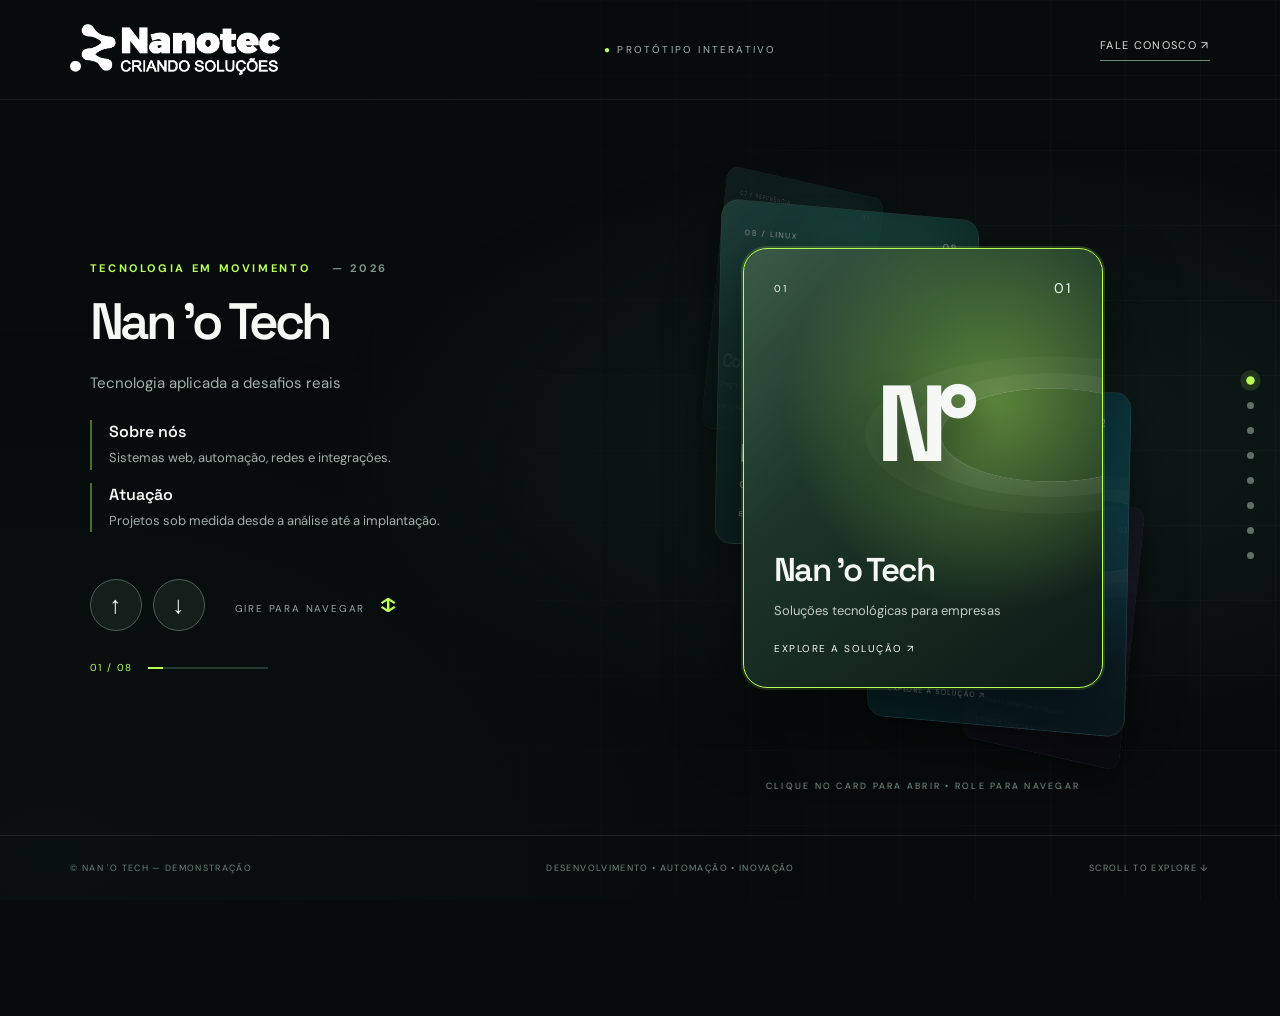
==== commit 704a5cc2: "Add files via upload" ====
--- a/index.html
+++ b/index.html
@@ -1 +1 @@
-<!doctype html><html lang="pt-BR"><head><meta charset="utf-8"><meta name="viewport" content="width=device-width,initial-scale=1"><title>Nan 'o Tech | Soluções Tecnológicas</title><meta name="description" content="Nan 'o Tech: automação, sistemas, infraestrutura e comandos úteis."><link rel="icon" href="logo.png"><link rel="stylesheet" href="style.css"></head><body><header><button id="menu" aria-label="Abrir menu 3D" aria-expanded="false">☰</button><a href="#" class="brand"><img src="logo.png" alt="Nan 'o Tech — Criando Soluções"></a><span class="tagline">SOLUÇÕES TECNOLÓGICAS</span></header><main><section class="content"><div class="eyebrow">NAN 'O TECH / EXPLORAR</div><h1 id="heading">Soluções tecnológicas</h1><p id="intro">Escolha um card para conhecer nossos serviços.</p><div id="details"></div><div id="links"></div></section><aside class="menu3d" id="menu3d"><button id="close" aria-label="Fechar menu">✕</button><div class="scene" id="scene"></div><div class="controls"><button id="prev" aria-label="Anterior">↑</button><span id="count">01 / 08</span><button id="next" aria-label="Próximo">↓</button></div><p class="hint">ROLE, DESLIZE OU CLIQUE PARA NAVEGAR</p></aside></main><footer>© Nan 'o Tech · Sistemas · Automação · Infraestrutura</footer><script src="script.js"></script></body></html>+<!doctype html><html lang="pt-BR"><head><meta charset="utf-8"><meta name="viewport" content="width=device-width,initial-scale=1"><title>Nan 'o Tech | Experiência 3D — Teste</title><meta name="description" content="Protótipo de navegação 3D Nan 'o Tech"><link rel="icon" href="logo.png"><link rel="stylesheet" href="style.css"></head><body><div class="ambient"></div><header><button class="mobile-menu-toggle" id="mobileMenuToggle" type="button" aria-label="Abrir menu de serviços" aria-expanded="false" aria-controls="mobileCarousel"><span></span><span></span><span></span></button><a class="brand" href="#" aria-label="Nan o Tech início"><img src="logo.png" alt="Nan 'o Tech — Criando Soluções" class="brand-logo"></a><div class="test">● PROTÓTIPO INTERATIVO</div><a class="header-contact" href="mailto:solucoestecnologicasrenan@gmail.com">FALE CONOSCO ↗</a></header><main><div class="left"><div class="eyebrow">TECNOLOGIA EM MOVIMENTO <span>— 2026</span></div><section id="detail" class="detail" aria-live="polite"><h1 id="detailTitle">O futuro<br>está em <em>movimento.</em></h1><p class="intro" id="detailIntro">Escolha um card à direita para conhecer a solução. Use a rolagem para trocar de opção.</p><div id="detailBody" class="detail-body"></div><div id="detailLinks" class="detail-links"></div></section><div class="actions"><button id="prev" aria-label="Card anterior">↑</button><button id="next" aria-label="Próximo card">↓</button><span>GIRE PARA NAVEGAR <b>↕</b></span></div><div class="active-info"><span id="counter">01 / 06</span><div class="line"><div id="progress"></div></div><span id="currentLabel">APRESENTAÇÃO</span></div></div><div class="scene" id="mobileCarousel" aria-label="Carrossel tridimensional de serviços"><button class="mobile-close" id="mobileClose" type="button" aria-label="Fechar menu">✕</button><div class="orbit" id="orbit"></div><div class="scene-hint">CLIQUE NO CARD PARA ABRIR • ROLE PARA NAVEGAR</div></div><nav class="dots" id="dots" aria-label="Navegação dos cards"></nav></main><footer><span>© NAN 'O TECH — DEMONSTRAÇÃO</span><span>DESENVOLVIMENTO • AUTOMAÇÃO • INOVAÇÃO</span><span>SCROLL TO EXPLORE ↓</span></footer><script src="script.js"></script></body></html>
--- a/style.css
+++ b/style.css
@@ -1 +1,30 @@
-:root{color-scheme:dark;--bg:#090d12;--lime:#b8ff56;--muted:#a9b4c3}*{box-sizing:border-box}body{margin:0;background:radial-gradient(ellipse at 85% 45%,#162a2e,#090d12 65%);color:#f5f7fa;font:16px/1.55 Inter,Segoe UI,Arial,sans-serif;min-height:100vh}header{height:88px;display:flex;align-items:center;gap:22px;padding:12px 5%;border-bottom:1px solid #ffffff18}.brand img{width:min(220px,45vw);max-height:65px;object-fit:contain}.tagline{margin-left:auto;letter-spacing:.2em;font-size:11px;color:var(--muted)}main{min-height:calc(100vh - 140px);display:grid;grid-template-columns:minmax(0,1fr) minmax(370px,48%);align-items:center;gap:1rem;padding:1rem 4%}.content{max-height:calc(100vh - 145px);overflow-y:auto;padding:30px 3% 40px}.eyebrow{font-size:12px;letter-spacing:.2em;color:var(--lime)}h1{font-size:clamp(32px,4vw,60px);line-height:1.08;margin:24px 0}#intro{color:var(--muted);font-size:18px}.block{border-top:1px solid #ffffff24;margin-top:20px;padding-top:15px}.block h3{color:var(--lime);margin:0 0 8px}.block p{margin:0;white-space:pre-line}.links{display:flex;flex-wrap:wrap;gap:10px;margin-top:24px}.links a{border:1px solid #b8ff5677;padding:10px 14px;border-radius:10px;color:var(--lime);text-decoration:none}.menu3d{position:relative;min-height:600px;display:flex;flex-direction:column;align-items:center;justify-content:center;perspective:1100px;overflow:hidden}.scene{width:100%;height:440px;position:relative;transform-style:preserve-3d}.card{position:absolute;left:50%;top:50%;width:min(290px,65%);height:340px;margin-left:-145px;margin-top:-170px;border:1px solid #ffffff44;border-radius:22px;padding:24px;display:flex;flex-direction:column;justify-content:space-between;background:linear-gradient(140deg,var(--c),#101a27 80%);box-shadow:0 20px 70px #0009;cursor:pointer;transition:transform .65s cubic-bezier(.2,.7,.2,1),opacity .65s,filter .65s;backface-visibility:hidden;text-align:left;color:white}.card strong{font-size:30px;line-height:1.1}.card p{color:#d4dce5}.card small{color:var(--lime);letter-spacing:.12em}.card.active{border-color:var(--lime)}.controls{display:flex;gap:20px;align-items:center}.controls button,#menu,#close{background:#ffffff16;color:white;border:1px solid #ffffff45;border-radius:12px;cursor:pointer;padding:10px 16px;font-size:20px}.hint{font-size:11px;letter-spacing:.14em;color:var(--muted);text-align:center}#menu,#close{display:none}.category{border:1px solid #ffffff25;border-radius:12px;margin:12px 0;padding:12px}.category summary{cursor:pointer;font-weight:700;color:var(--lime)}.command{padding:12px 0;border-top:1px solid #ffffff20}.command code{display:block;white-space:pre-wrap;overflow-wrap:anywhere;background:#05090d;padding:12px;border-radius:8px;margin:8px 0}.command button{border:1px solid #ffffff45;background:#1b2a32;color:white;border-radius:6px;padding:6px 12px;cursor:pointer}#search{width:100%;background:#111c25;color:white;border:1px solid #ffffff44;padding:13px;border-radius:10px}footer{padding:18px 5%;color:var(--muted);font-size:12px;border-top:1px solid #ffffff18}@media(max-width:800px){header{height:75px}#menu{display:block}.tagline{display:none}main{display:block;padding:0}.content{max-height:none;overflow:visible;padding:30px 6%;min-height:calc(100vh - 135px)}.menu3d{display:none;position:fixed;inset:0;background:#080d13f5;z-index:10;min-height:100dvh}.menu3d.open{display:flex}#close{display:block;position:absolute;right:18px;top:18px;z-index:3}.scene{height:440px}.card{width:250px;margin-left:-125px;height:310px;margin-top:-155px}body.menu-open{overflow:hidden}}@media(prefers-reduced-motion:reduce){.card{transition:none}}+@import url('https://fonts.googleapis.com/css2?family=DM+Sans:wght@400;500;600;700&family=Space+Grotesk:wght@400;500;600;700&display=swap');:root{color-scheme:dark;--accent:#b8ff56}*{box-sizing:border-box}html,body{margin:0;min-height:100%;font-family:'DM Sans',sans-serif;background:#070b0b;color:#f5f8f4}body{overflow:hidden}.ambient{position:fixed;inset:0;pointer-events:none;background:radial-gradient(ellipse at 76% 49%,#21463c55,transparent 47%),radial-gradient(ellipse at 4% 95%,#1c373622,transparent 44%)}.ambient:after{content:'';position:absolute;inset:0;background-image:linear-gradient(#ffffff06 1px,transparent 1px),linear-gradient(90deg,#ffffff06 1px,transparent 1px);background-size:75px 75px;mask-image:linear-gradient(90deg,transparent,#000)}header{height:100px;padding:0 5.5%;display:flex;align-items:center;justify-content:space-between;position:relative;z-index:5;border-bottom:1px solid #ffffff12}.brand{display:flex;align-items:center;gap:13px;color:white;text-decoration:none;font-family:'Space Grotesk',sans-serif;font-size:18px;font-weight:700;letter-spacing:.09em}.brand-symbol{width:47px;height:47px;border:2px solid var(--accent);display:grid;place-items:center;border-radius:13px;font-size:26px;letter-spacing:-4px;color:var(--accent)}.brand-symbol span{font-size:14px;align-self:start;letter-spacing:0}.brand b{color:var(--accent)}.brand small{display:block;font-size:8px;color:#8a9a93;letter-spacing:.3em;margin-top:4px}.test{font-size:10px;color:#a5b7ad;letter-spacing:.22em}.test:first-letter{color:var(--accent)}.header-contact{color:#d6e7dc;text-decoration:none;font-size:11px;letter-spacing:.12em;border-bottom:1px solid #6b8c75;padding-bottom:8px}main{min-height:calc(100svh - 165px);display:grid;grid-template-columns:45% 50% 5%;align-items:center;position:relative;padding-left:7%}.left{position:relative;z-index:3}.eyebrow{font-size:11px;color:var(--accent);letter-spacing:.24em;font-weight:700}.eyebrow span{color:#7d9489;margin-left:16px}h1{font-family:'Space Grotesk',sans-serif;font-size:clamp(46px,5.7vw,94px);letter-spacing:-.075em;line-height:1.05;margin:26px 0 23px;font-weight:600}h1 em{font-style:normal;color:var(--accent)}.intro{max-width:420px;color:#a4b1aa;font-size:15px;line-height:1.9}.actions{display:flex;align-items:center;gap:11px;margin-top:42px}.actions button{width:52px;height:52px;background:#141e1b;color:white;border:1px solid #4b6054;border-radius:50%;font-size:24px;cursor:pointer;transition:.25s}.actions button:hover{background:var(--accent);color:#0a110c;transform:scale(1.08)}.actions span{margin-left:19px;font-size:10px;color:#98a99f;letter-spacing:.18em}.actions span b{color:var(--accent);font-size:20px;margin-left:10px}.active-info{display:flex;align-items:center;gap:16px;margin-top:76px;font-size:10px;letter-spacing:.14em;color:#a8b7ad}.active-info #counter{color:var(--accent)}.line{height:2px;width:120px;background:#2a3932}.line div{height:100%;width:16.66%;background:var(--accent);transition:width .65s}.scene{height:min(680px,72vh);position:relative;perspective:1200px;transform-style:preserve-3d;overflow:visible}.orbit{position:absolute;inset:0;transform-style:preserve-3d}.slide{position:absolute;top:50%;left:50%;width:min(360px,78%);height:440px;margin-left:-180px;margin-top:-220px;border:1px solid #ffffff30;border-radius:24px;padding:30px;display:flex;flex-direction:column;justify-content:space-between;overflow:hidden;backface-visibility:hidden;box-shadow:0 30px 70px #0008;transition:transform .75s cubic-bezier(.2,.75,.15,1),opacity .75s,filter .75s;will-change:transform,opacity;background:linear-gradient(145deg,var(--bg1),var(--bg2));}.slide:before{content:'';position:absolute;inset:0;background:radial-gradient(circle at 70% 35%,var(--glow),transparent 55%),linear-gradient(130deg,#ffffff16,transparent 35%);pointer-events:none}.slide:after{content:'';position:absolute;width:220px;height:220px;right:-60px;top:75px;border:1px solid #ffffff40;border-radius:50%;box-shadow:0 0 0 35px #ffffff0c,0 0 0 75px #ffffff08;transform:rotateX(65deg) rotate(-25deg)}.slide .top,.slide .bottom{position:relative;z-index:1}.slide .top{display:flex;justify-content:space-between;align-items:center;font-size:10px;letter-spacing:.2em}.slide .num{font-size:14px}.glyph{font-family:'Space Grotesk';font-size:108px;font-weight:700;letter-spacing:-.1em;line-height:1;text-align:center;position:relative;z-index:1;text-shadow:0 20px 35px #0005}.slide h2{font:600 33px/1.1 'Space Grotesk';letter-spacing:-.05em;margin:0 0 13px}.slide p{font-size:13px;line-height:1.6;max-width:270px;color:#eef3ecce;margin:0}.slide a{display:inline-block;margin-top:20px;color:inherit;font-size:11px;font-weight:700;text-decoration:none;border-bottom:1px solid currentColor;padding-bottom:5px}.scene-hint{position:absolute;bottom:0;left:50%;transform:translateX(-50%);font-size:9px;color:#81988b;letter-spacing:.25em;white-space:nowrap}.dots{display:flex;flex-direction:column;gap:18px;align-items:center;position:relative;z-index:5}.dots button{width:7px;height:7px;border:0;border-radius:100%;background:#5e7167;cursor:pointer;padding:0;transition:.3s}.dots button.active{background:var(--accent);box-shadow:0 0 0 5px #b8ff5620;transform:scale(1.2)}footer{height:65px;padding:0 5.5%;border-top:1px solid #ffffff18;display:flex;align-items:center;justify-content:space-between;font-size:9px;letter-spacing:.15em;color:#778c80}@media(max-width:1000px){main{padding-left:5%;grid-template-columns:48% 47% 5%}.slide{width:300px;height:400px;margin-left:-150px;margin-top:-200px}h1{font-size:clamp(40px,5vw,68px)}}@media(max-width:700px){body{overflow:auto}header{height:76px;padding:0 5%}.test,.header-contact{display:none}main{min-height:calc(100svh - 126px);display:flex;flex-direction:column;padding:30px 18px 20px}.left{width:100%}.eyebrow{font-size:9px}h1{font-size:clamp(42px,10vw,65px);margin:18px 0}.intro{font-size:13px;line-height:1.6}.actions{margin-top:20px}.actions button{width:42px;height:42px}.active-info{margin-top:25px}.scene{width:100%;height:450px;perspective:1000px}.slide{width:260px;height:340px;margin-left:-130px;margin-top:-170px;padding:23px}.glyph{font-size:65px}.slide h2{font-size:25px}.slide p{font-size:11px}.scene-hint{bottom:0}.dots{flex-direction:row;margin:18px auto 0}footer{height:50px;font-size:8px}footer span:nth-child(2),footer span:nth-child(3){display:none}}@media(prefers-reduced-motion:reduce){.slide,.line div{transition:none!important}}
+
+/* Painel de conteúdo acionado pelo menu 3D */
+.left{max-height:calc(100svh - 195px);overflow-y:auto;overscroll-behavior:contain;padding:24px 20px 24px 0;scrollbar-width:thin;scrollbar-color:#4e6a59 transparent}.detail h1{font-size:clamp(35px,4vw,64px);margin:20px 0}.detail-body{margin-top:23px;display:grid;gap:13px;max-width:510px}.detail-section{border-left:2px solid #b8ff5666;padding:1px 0 1px 17px}.detail-section h3{font:600 16px 'Space Grotesk',sans-serif;margin:0 0 5px}.detail-section p{font-size:13px;line-height:1.65;color:#a4b1aa;margin:0}.detail-links{margin-top:22px;display:flex;gap:10px;flex-wrap:wrap}.detail-cta{display:inline-flex;padding:12px 15px;background:#b8ff56;color:#101a13;border-radius:8px;text-decoration:none;font-size:11px;font-weight:800}.detail-cta.secondary{background:#20342a;color:#e9f5e9}.detail-footnote{font-size:10px;color:#789182;letter-spacing:.1em}.slide{cursor:pointer}.slide.selected{border-color:#b8ff56;box-shadow:0 30px 70px #0008,0 0 0 2px #b8ff5633}.slide:focus-visible{outline:3px solid #b8ff56;outline-offset:4px}.actions{margin-top:25px}.active-info{margin-top:30px}@media(max-width:700px){.left{max-height:none;overflow:visible;padding:0}.detail h1{font-size:36px}.detail-body{gap:10px}.detail-section p{font-size:12px}.scene{height:420px}.slide{cursor:pointer}}
+
+/* Menu 3D retrátil exclusivo para telas pequenas */
+.mobile-menu-toggle,.mobile-close{display:none}
+@media(max-width:700px){
+ header{justify-content:flex-start;gap:16px;position:relative;z-index:30}
+ .mobile-menu-toggle{display:flex;flex-direction:column;justify-content:center;gap:5px;flex:none;width:46px;height:46px;border:1px solid #6a826c;border-radius:12px;background:#14221b;padding:12px;cursor:pointer}
+ .mobile-menu-toggle span{height:2px;width:100%;background:#b8ff56;border-radius:2px}
+ .brand{font-size:15px}.brand-symbol{width:39px;height:39px;font-size:22px}
+ main{display:block;min-height:calc(100svh - 126px);padding:25px 22px 45px}
+ .left{max-height:none;overflow:visible;width:100%;padding:0}
+ .scene{display:none;position:fixed;inset:76px 0 0;width:100%;height:calc(100dvh - 76px);z-index:25;background:radial-gradient(ellipse at 50% 40%,#183b30,#070b0b 75%);perspective:950px;overflow:hidden}
+ body.menu-open{overflow:hidden}
+ body.menu-open .scene{display:block}
+ .orbit{inset:0 0 70px}
+ .slide{top:48%;width:min(270px,72vw);height:min(360px,65vh);margin-left:0;margin-top:0;translate:-50% -50%;padding:22px}
+ .scene-hint{bottom:24px;width:90%;text-align:center;white-space:normal;line-height:1.5}
+ .mobile-close{display:grid;place-items:center;position:absolute;right:20px;top:16px;z-index:30;width:42px;height:42px;background:#1c3024;border:1px solid #7c9c7d;border-radius:50%;color:white;font-size:19px;cursor:pointer}
+ .dots{display:none}.actions{display:none}.active-info{margin-top:28px}
+ .detail h1{font-size:clamp(35px,9vw,52px)}.detail-section p{font-size:14px}
+ footer{position:relative}
+}
+
+/* Biblioteca de comandos */
+.command-library{display:grid;gap:12px;width:100%;max-width:590px}.command-library label{font-size:12px;color:#a5b4ab}.command-library input{background:#10231d;border:1px solid #42634f;border-radius:9px;padding:13px;color:white;width:100%}.command-category{border:1px solid #345144;border-radius:10px;background:#102019;overflow:hidden}.command-category summary{cursor:pointer;padding:14px 16px;font-weight:700;color:#d8ffcb}.command-category summary small{float:right;color:#9cad9e;font-weight:400}.command-items{padding:8px 13px;display:grid;gap:12px}.command-item{padding:12px;background:#162a20;border-radius:8px;min-width:0}.command-item h4{margin:0 0 6px;font-size:14px}.command-item p{color:#b6c6ba;font-size:12px;line-height:1.5;margin:5px 0}.command-code{display:flex;gap:7px;align-items:center;justify-content:space-between;background:#081510;border-radius:6px;padding:9px}.command-code code{white-space:pre-wrap;overflow-wrap:anywhere;color:#8df6bd;font-size:12px}.command-code button{border:1px solid #3b7357;background:#20422f;color:white;border-radius:6px;padding:8px;cursor:pointer;flex-shrink:0}.command-item[hidden],.command-category[hidden]{display:none}.command-note{border-left:2px solid #e6ba62;padding-left:8px}
+
+.brand-logo{display:block;width:min(210px,44vw);max-height:58px;object-fit:contain}
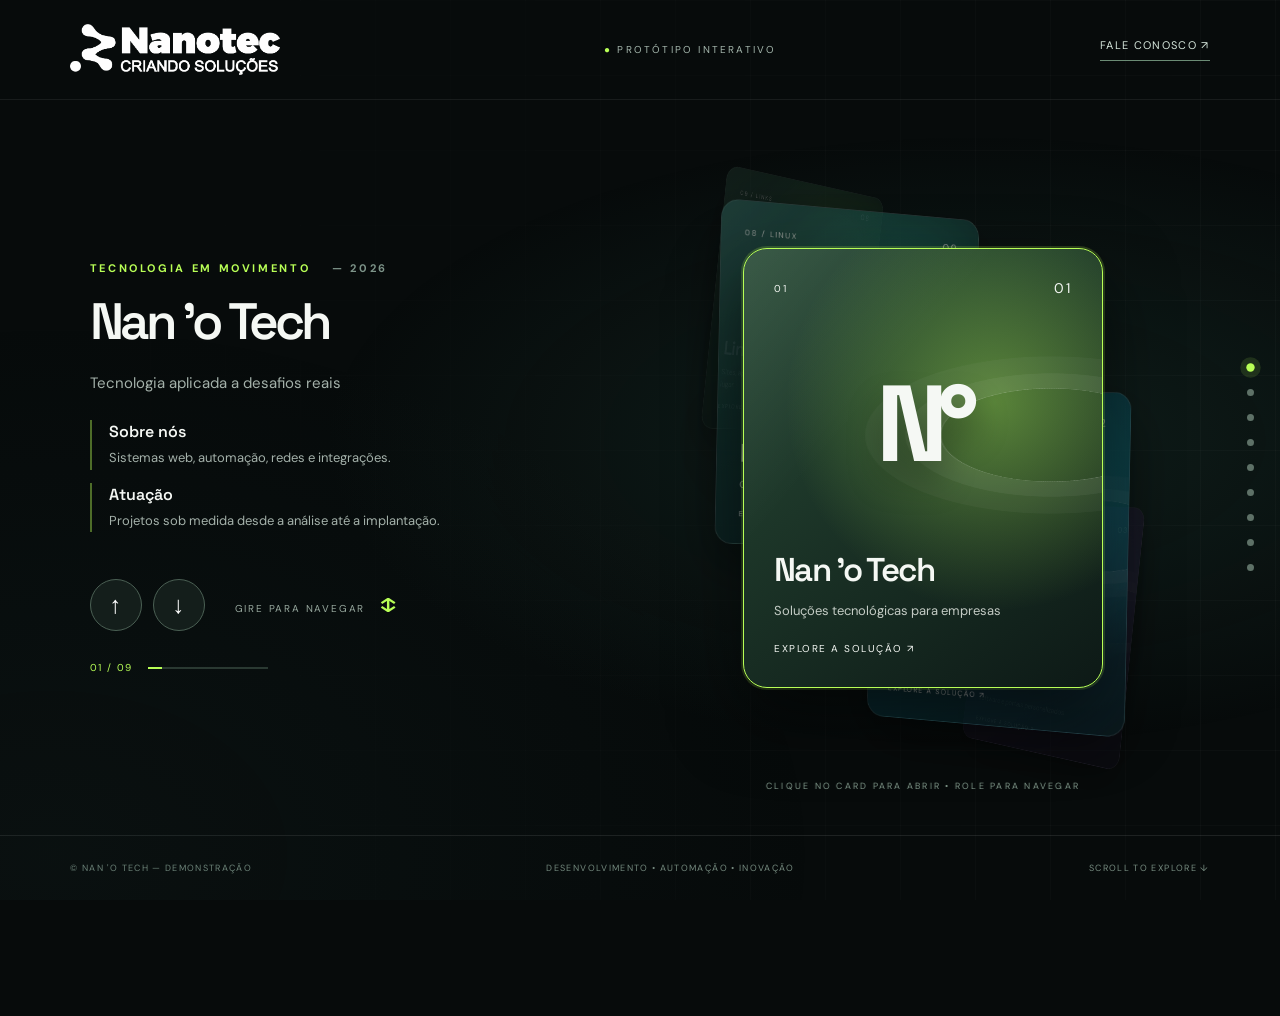
==== commit f8e0f046: "chore: ajustar numeração do carrossel para nove cards" ====
--- a/index.html
+++ b/index.html
@@ -1 +1 @@
-<!doctype html><html lang="pt-BR"><head><meta charset="utf-8"><meta name="viewport" content="width=device-width,initial-scale=1"><title>Nan 'o Tech | Experiência 3D — Teste</title><meta name="description" content="Protótipo de navegação 3D Nan 'o Tech"><link rel="icon" href="logo.png"><link rel="stylesheet" href="style.css"></head><body><div class="ambient"></div><header><button class="mobile-menu-toggle" id="mobileMenuToggle" type="button" aria-label="Abrir menu de serviços" aria-expanded="false" aria-controls="mobileCarousel"><span></span><span></span><span></span></button><a class="brand" href="#" aria-label="Nan o Tech início"><img src="logo.png" alt="Nan 'o Tech — Criando Soluções" class="brand-logo"></a><div class="test">● PROTÓTIPO INTERATIVO</div><a class="header-contact" href="mailto:solucoestecnologicasrenan@gmail.com">FALE CONOSCO ↗</a></header><main><div class="left"><div class="eyebrow">TECNOLOGIA EM MOVIMENTO <span>— 2026</span></div><section id="detail" class="detail" aria-live="polite"><h1 id="detailTitle">O futuro<br>está em <em>movimento.</em></h1><p class="intro" id="detailIntro">Escolha um card à direita para conhecer a solução. Use a rolagem para trocar de opção.</p><div id="detailBody" class="detail-body"></div><div id="detailLinks" class="detail-links"></div></section><div class="actions"><button id="prev" aria-label="Card anterior">↑</button><button id="next" aria-label="Próximo card">↓</button><span>GIRE PARA NAVEGAR <b>↕</b></span></div><div class="active-info"><span id="counter">01 / 06</span><div class="line"><div id="progress"></div></div><span id="currentLabel">APRESENTAÇÃO</span></div></div><div class="scene" id="mobileCarousel" aria-label="Carrossel tridimensional de serviços"><button class="mobile-close" id="mobileClose" type="button" aria-label="Fechar menu">✕</button><div class="orbit" id="orbit"></div><div class="scene-hint">CLIQUE NO CARD PARA ABRIR • ROLE PARA NAVEGAR</div></div><nav class="dots" id="dots" aria-label="Navegação dos cards"></nav></main><footer><span>© NAN 'O TECH — DEMONSTRAÇÃO</span><span>DESENVOLVIMENTO • AUTOMAÇÃO • INOVAÇÃO</span><span>SCROLL TO EXPLORE ↓</span></footer><script src="script.js"></script></body></html>
+<!doctype html><html lang="pt-BR"><head><meta charset="utf-8"><meta name="viewport" content="width=device-width,initial-scale=1"><title>Nan 'o Tech | Experiência 3D — Teste</title><meta name="description" content="Protótipo de navegação 3D Nan 'o Tech"><link rel="icon" href="logo.png"><link rel="stylesheet" href="style.css"></head><body><div class="ambient"></div><header><button class="mobile-menu-toggle" id="mobileMenuToggle" type="button" aria-label="Abrir menu de serviços" aria-expanded="false" aria-controls="mobileCarousel"><span></span><span></span><span></span></button><a class="brand" href="#" aria-label="Nan o Tech início"><img src="logo.png" alt="Nan 'o Tech — Criando Soluções" class="brand-logo"></a><div class="test">● PROTÓTIPO INTERATIVO</div><a class="header-contact" href="mailto:solucoestecnologicasrenan@gmail.com">FALE CONOSCO ↗</a></header><main><div class="left"><div class="eyebrow">TECNOLOGIA EM MOVIMENTO <span>— 2026</span></div><section id="detail" class="detail" aria-live="polite"><h1 id="detailTitle">O futuro<br>está em <em>movimento.</em></h1><p class="intro" id="detailIntro">Escolha um card à direita para conhecer a solução. Use a rolagem para trocar de opção.</p><div id="detailBody" class="detail-body"></div><div id="detailLinks" class="detail-links"></div></section><div class="actions"><button id="prev" aria-label="Card anterior">↑</button><button id="next" aria-label="Próximo card">↓</button><span>GIRE PARA NAVEGAR <b>↕</b></span></div><div class="active-info"><span id="counter">01 / 09</span><div class="line"><div id="progress"></div></div><span id="currentLabel">APRESENTAÇÃO</span></div></div><div class="scene" id="mobileCarousel" aria-label="Carrossel tridimensional de serviços"><button class="mobile-close" id="mobileClose" type="button" aria-label="Fechar menu">✕</button><div class="orbit" id="orbit"></div><div class="scene-hint">CLIQUE NO CARD PARA ABRIR • ROLE PARA NAVEGAR</div></div><nav class="dots" id="dots" aria-label="Navegação dos cards"></nav></main><footer><span>© NAN 'O TECH — DEMONSTRAÇÃO</span><span>DESENVOLVIMENTO • AUTOMAÇÃO • INOVAÇÃO</span><span>SCROLL TO EXPLORE ↓</span></footer><script src="script.js"></script></body></html>
